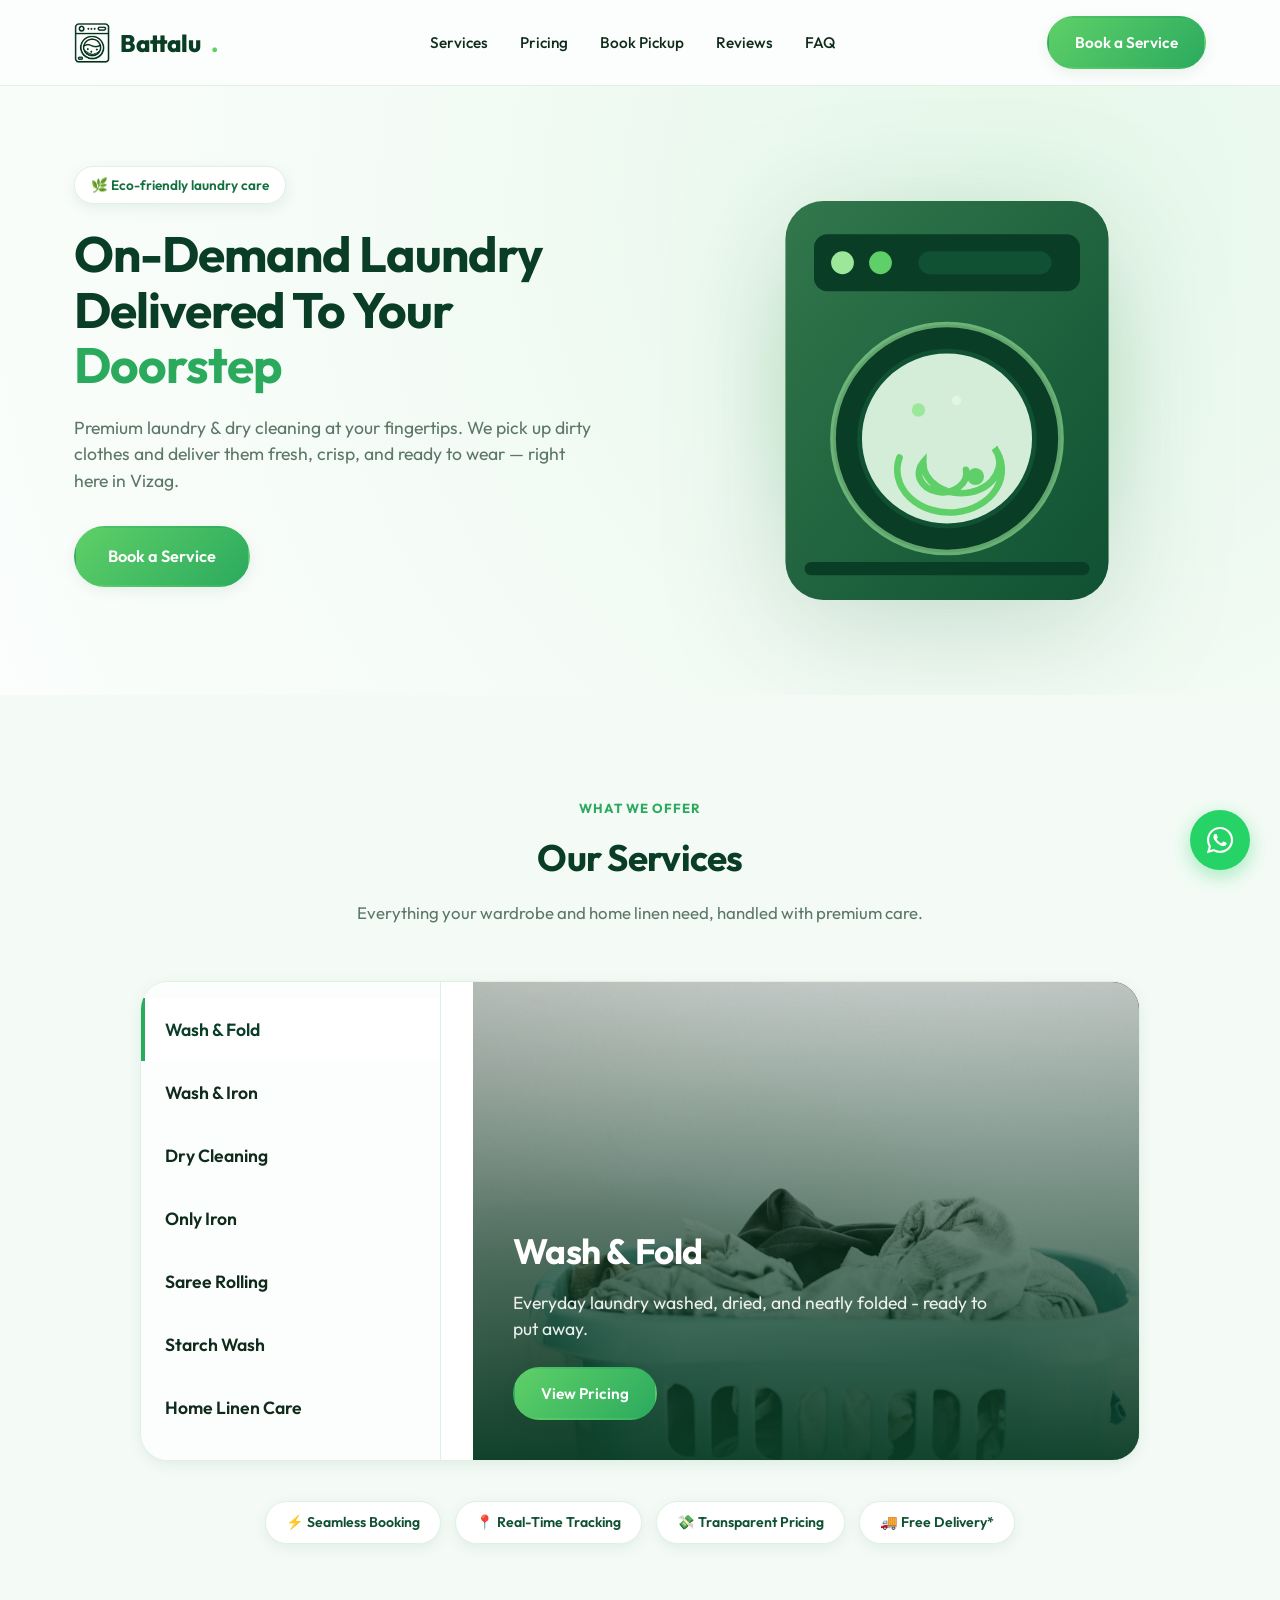
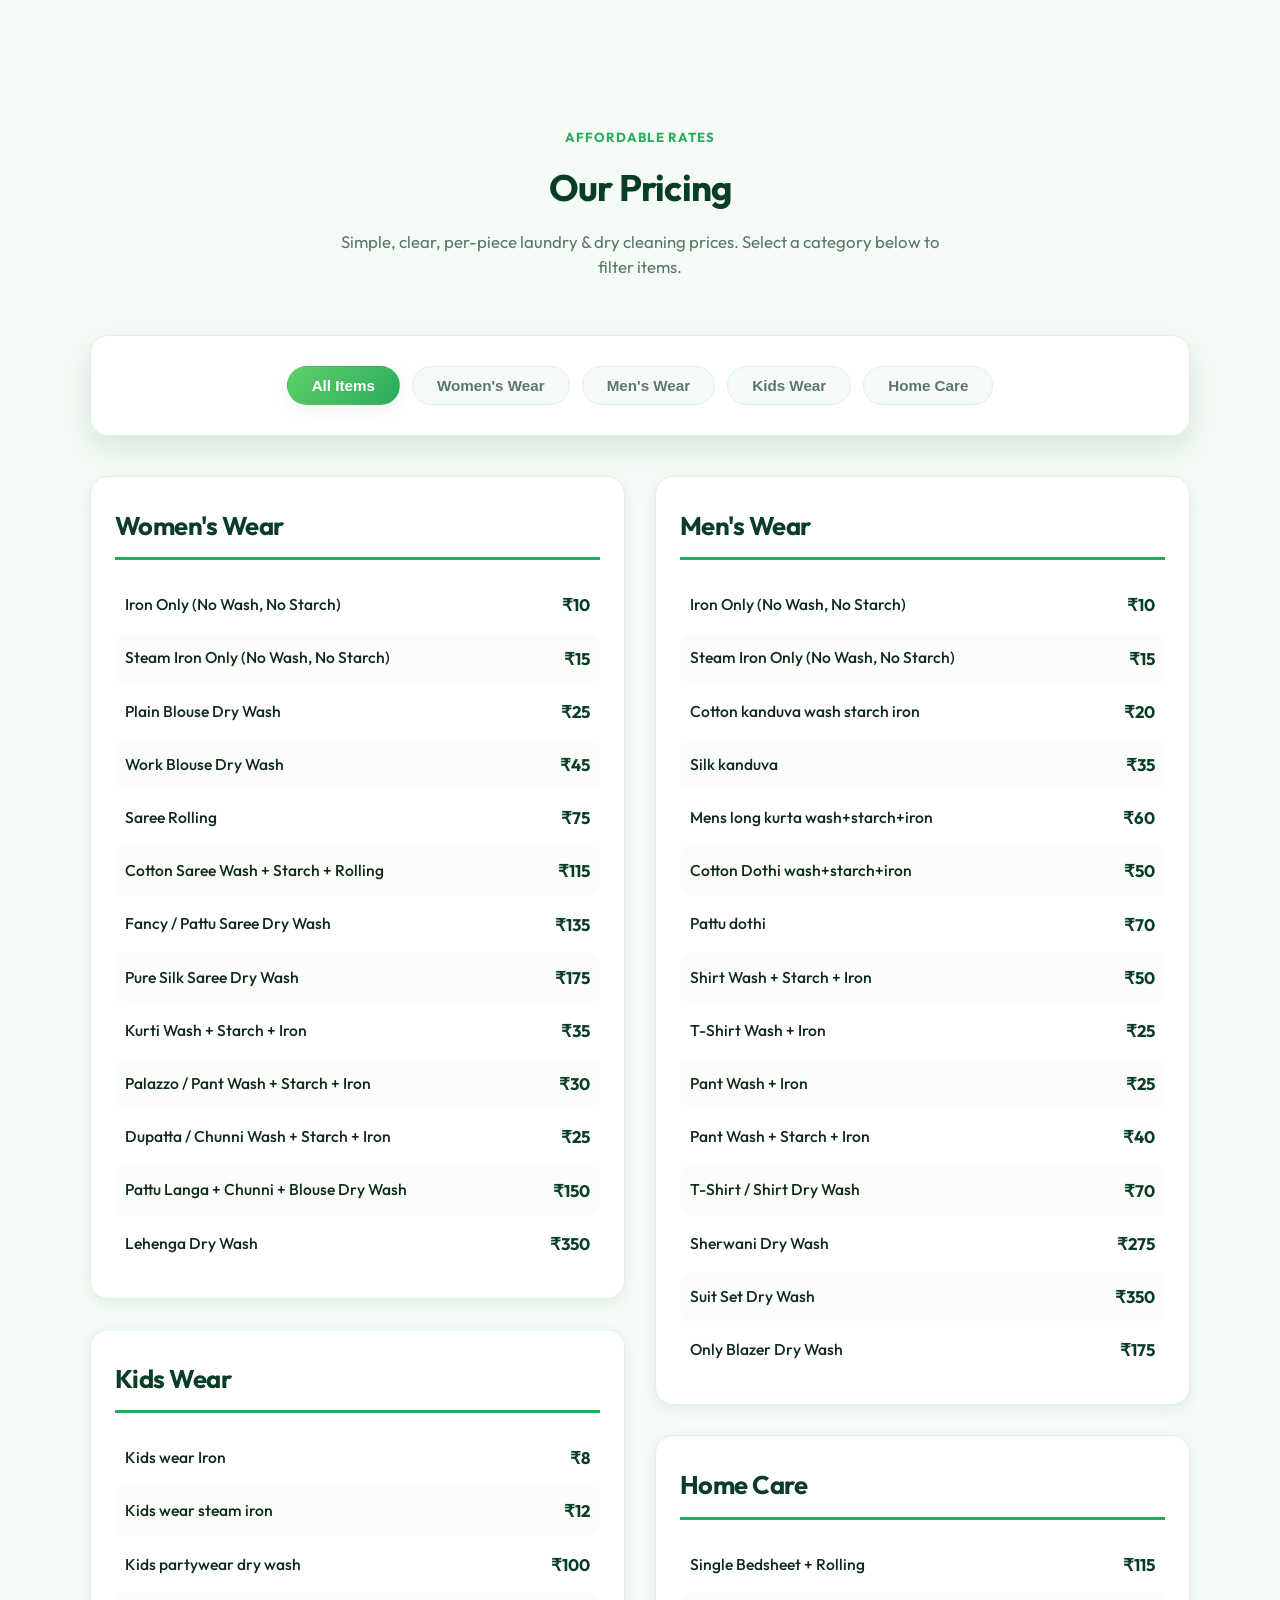
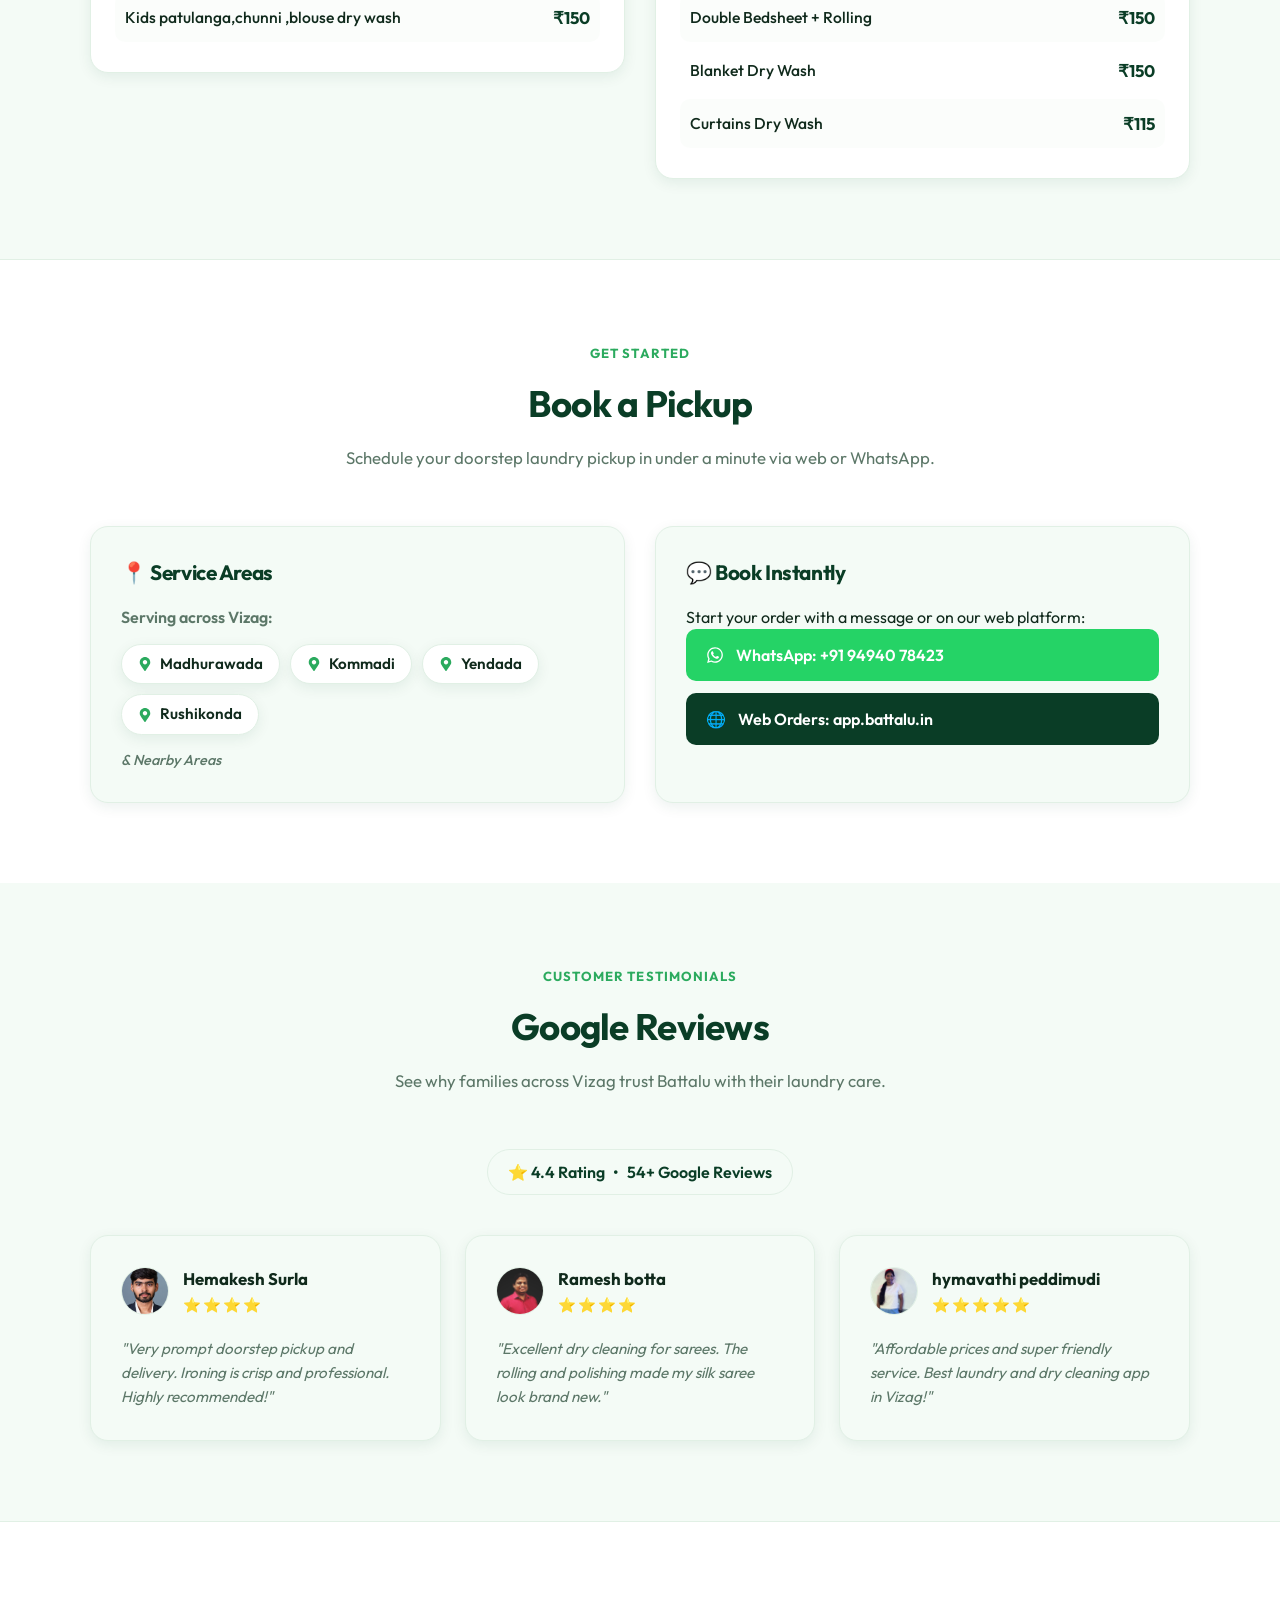
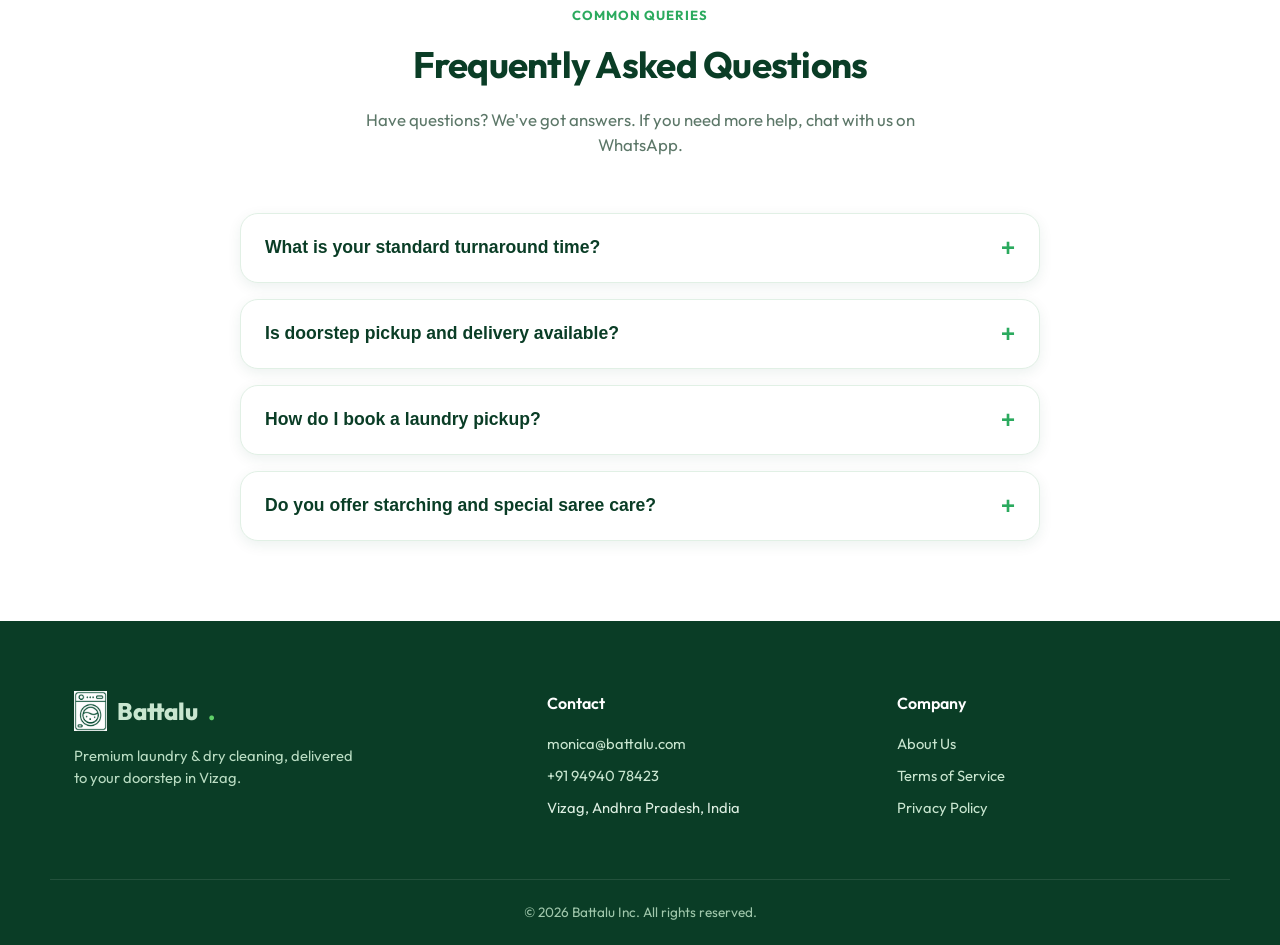
==== index.html @ fcbad914 "google review changes, whatsapp icon" ====
<!DOCTYPE html>
<html lang="en">
<head>
<meta charset="UTF-8">
<meta name="viewport" content="width=device-width, initial-scale=1.0">
<title>Battalu — On-Demand Laundry & Dry Cleaning in Vizag</title>
<meta name="description" content="Premium laundry & dry cleaning at your fingertips. We pick up dirty clothes and deliver them fresh, crisp, and ready to wear. Serving Vizag.">

<!-- Google tag (gtag.js) - Google Analytics -->
<script async src="https://www.googletagmanager.com/gtag/js?id=G-1TDZS9NK8E"></script>
<script>
  window.dataLayer = window.dataLayer || [];
  function gtag(){dataLayer.push(arguments);}
  gtag('js', new Date());

  gtag('config', 'G-1TDZS9NK8E');
</script>

<link rel="preconnect" href="https://fonts.googleapis.com">
<link rel="preconnect" href="https://fonts.gstatic.com" crossorigin>
<link href="https://fonts.googleapis.com/css2?family=Outfit:wght@400;500;600;700;800&display=swap" rel="stylesheet">
<link rel="stylesheet" href="style.css?v=1.0.2">
  <link rel="icon" type="image/png" href="assets/favicon.png">
</head>
<body>

<!-- ===== HEADER ===== -->
<header class="site-header" id="header">
  <div class="container header-inner">
    <a href="#" class="logo" style="display: flex; align-items: center; gap: 10px;">
      <img src="assets/battalu_logo.png" alt="Battalu Logo" style="height: 40px; object-fit: contain;">
      Battalu<span class="dot">.</span>
    </a>

    <nav class="nav-links" id="navLinks">
      <a href="#services">Services</a>
      <a href="#pricing">Pricing</a>
      <a href="#booking">Book Pickup</a>
      <a href="#reviews">Reviews</a>
      <a href="#faq">FAQ</a>
    </nav>

    <div class="header-actions">
      <a href="https://app.battalu.in" class="btn btn-primary">Book a Service</a>
    </div>

    <button class="menu-toggle" id="menuToggle" aria-label="Toggle menu">
      <span></span><span></span><span></span>
    </button>
  </div>
</header>

<!-- ===== HERO ===== -->
<section class="hero">
  <div class="container hero-inner">
    <div class="hero-content">
      <span class="badge">🌿 Eco-friendly laundry care</span>
      <h1>On-Demand Laundry <br> Delivered To Your <span class="text-accent">Doorstep</span></h1>
      <p class="hero-sub">Premium laundry & dry cleaning at your fingertips. We pick up dirty clothes and deliver them fresh, crisp, and ready to wear — right here in Vizag.</p>
      <div class="hero-cta">
        <a href="https://app.battalu.in" class="btn btn-primary btn-lg">Book a Service</a>
      </div>
    </div>

    <div class="hero-visual">
      <div class="blob"></div>
      <div class="machine-illustration" aria-hidden="true">
        <svg viewBox="0 0 400 460" xmlns="http://www.w3.org/2000/svg">
          <rect x="30" y="20" width="340" height="420" rx="40" fill="#0F5132"/>
          <rect x="30" y="20" width="340" height="420" rx="40" fill="url(#grad1)" opacity="0.25"/>
          <rect x="60" y="55" width="280" height="60" rx="14" fill="#0A3D26"/>
          <circle cx="90" cy="85" r="12" fill="#9CE89B"/>
          <circle cx="130" cy="85" r="12" fill="#5FD068"/>
          <rect x="170" y="73" width="140" height="24" rx="12" fill="#0F5132"/>
          <circle cx="200" cy="270" r="120" fill="#0A3D26"/>
          <circle cx="200" cy="270" r="120" fill="none" stroke="#9CE89B" stroke-width="6" opacity="0.6"/>
          <circle cx="200" cy="270" r="92" fill="#dff7e3" opacity="0.95"/>
          <circle cx="200" cy="270" r="92" fill="none" stroke="#0F5132" stroke-width="5"/>
          <path id="bubble-path" d="M150 290 a55 45 0 1 0 100 -10 a40 32 0 1 1 -75 15 a25 20 0 1 0 45 8" fill="none" stroke="#5FD068" stroke-width="7" stroke-linecap="round"/>
          <circle class="bubble" cx="170" cy="240" r="7" fill="#9CE89B"/>
          <circle class="bubble" cx="230" cy="310" r="9" fill="#5FD068"/>
          <circle class="bubble" cx="210" cy="230" r="5" fill="#dff7e3"/>
          <rect x="50" y="400" width="300" height="14" rx="7" fill="#0A3D26"/>
          <defs>
            <linearGradient id="grad1" x1="0" y1="0" x2="1" y2="1">
              <stop offset="0%" stop-color="#9CE89B"/>
              <stop offset="100%" stop-color="#0F5132"/>
            </linearGradient>
          </defs>
        </svg>
      </div>
    </div>
  </div>
</section>



<!-- ===== SERVICES ===== -->
<section class="services" id="services">
  <div class="container">
    <div class="section-head">
      <span class="eyebrow">What We Offer</span>
      <h2>Our Services</h2>
      <p>Everything your wardrobe and home linen need, handled with premium care.</p>
        
      </div>

            <div class="services-tabs-container">
      <div class="services-sidebar">
        <button class="service-tab active" data-target="tab-wash-fold">Wash & Fold</button>
        <button class="service-tab" data-target="tab-wash-iron">Wash & Iron</button>
        <button class="service-tab" data-target="tab-dry-cleaning">Dry Cleaning</button>
        <button class="service-tab" data-target="tab-only-iron">Only Iron</button>
        <button class="service-tab" data-target="tab-saree-rolling">Saree Rolling</button>
        <button class="service-tab" data-target="tab-starch-wash">Starch Wash</button>
        <button class="service-tab" data-target="tab-home-linen">Home Linen Care</button>
      </div>
      
      <div class="services-content-area">
        <div class="service-panel active" id="tab-wash-fold" style="background-image: linear-gradient(to top, rgba(10,61,38,0.95) 0%, rgba(10,61,38,0.1) 100%), url('assets/wash-fold.jpg');">
          <div class="panel-inner">
            <h3>Wash & Fold</h3>
            <p>Everyday laundry washed, dried, and neatly folded - ready to put away.</p>
            <a href="#pricing" class="btn btn-primary">View Pricing</a>
          </div>
        </div>

        <div class="service-panel" id="tab-wash-iron" style="background-image: linear-gradient(to top, rgba(10,61,38,0.95) 0%, rgba(10,61,38,0.1) 100%), url('assets/wash-iron.jpg');">
          <div class="panel-inner">
            <h3>Wash & Iron</h3>
            <p>Clean clothes pressed crisp and sharp, perfect for work or special occasions.</p>
            <a href="#pricing" class="btn btn-primary">View Pricing</a>
          </div>
        </div>

        <div class="service-panel" id="tab-dry-cleaning" style="background-image: linear-gradient(to top, rgba(10,61,38,0.95) 0%, rgba(10,61,38,0.1) 100%), url('assets/dry-cleaning.jpg');">
          <div class="panel-inner">
            <h3>Dry Cleaning</h3>
            <p>Gentle, professional dry cleaning for your delicate and premium fabrics.</p>
            <a href="#pricing" class="btn btn-primary">View Pricing</a>
          </div>
        </div>

        <div class="service-panel" id="tab-only-iron" style="background-image: linear-gradient(to top, rgba(10,61,38,0.95) 0%, rgba(10,61,38,0.1) 100%), url('assets/only-iron.jpg');">
          <div class="panel-inner">
            <h3>Only Iron</h3>
            <p>Perfectly pressed and ironed clothes, removing all wrinkles for a sharp look.</p>
            <a href="#pricing" class="btn btn-primary">View Pricing</a>
          </div>
        </div>

        <div class="service-panel" id="tab-saree-rolling" style="background-image: linear-gradient(to top, rgba(10,61,38,0.95) 0%, rgba(10,61,38,0.1) 100%), url('assets/saree-rolling.jpg');">
          <div class="panel-inner">
            <h3>Saree Rolling</h3>
            <p>Professional rolling and polishing to keep your sarees crisp and elegant.</p>
            <a href="#pricing" class="btn btn-primary">View Pricing</a>
          </div>
        </div>

        <div class="service-panel" id="tab-starch-wash" style="background-image: linear-gradient(to top, rgba(10,61,38,0.95) 0%, rgba(10,61,38,0.1) 100%), url('assets/starch-wash.jpg');">
          <div class="panel-inner">
            <h3>Starch Wash</h3>
            <p>Crisp starching for cottons and linens, giving your clothes that perfect stiffness.</p>
            <a href="#pricing" class="btn btn-primary">View Pricing</a>
          </div>
        </div>

        <div class="service-panel" id="tab-home-linen" style="background-image: linear-gradient(to top, rgba(10,61,38,0.95) 0%, rgba(10,61,38,0.1) 100%), url('assets/home-linen.jpg');">
          <div class="panel-inner">
            <h3>Home Linen Care</h3>
            <p>Bedsheets, curtains, and towels - deep cleaned and delivered fresh.</p>
            <a href="#pricing" class="btn btn-primary">View Pricing</a>
          </div>
        </div>
      </div>
    </div>

    <div class="services-footer">
      <div class="feature-pill">⚡ Seamless Booking</div>
      <div class="feature-pill">📍 Real-Time Tracking</div>
      <div class="feature-pill">💸 Transparent Pricing</div>
      <div class="feature-pill">🚚 Free Delivery*</div>
    </div>
  </div>
</section>

  <!-- ===== PRICES SECTION ===== -->
  <section class="pricing-section" id="pricing">
    <div class="container">
      <div class="section-head animate-reveal">
        <span class="eyebrow">Affordable Rates</span>
        <h2>Our Pricing</h2>
        <p>Simple, clear, per-piece laundry & dry cleaning prices. Select a category below to filter items.</p>
      </div>

      <!-- Filter controls -->
      <div class="pricing-controls">
        <div class="pricing-tabs">
          <button class="pricing-tab-btn active" data-category="all">All Items</button>
          <button class="pricing-tab-btn" data-category="womens">Women's Wear</button>
          <button class="pricing-tab-btn" data-category="mens">Men's Wear</button>
          <button class="pricing-tab-btn" data-category="kids">Kids Wear</button>
          <button class="pricing-tab-btn" data-category="home">Home Care</button>
        </div>
      </div>

      <!-- Pricing Lists Grid -->
      <div class="detailed-pricing-grid" id="pricingGrid">
        <!-- Left Column: Women's Wear & Kids Wear -->
        <div class="pricing-category-column" id="leftPricingCol">
          <!-- Women's Wear Card -->
          <div class="pricing-card-detailed" data-category="womens">
            <div class="category-header">
              <h2>Women's Wear</h2>
            </div>
            <div class="pricing-items-list">
              <div class="pricing-item-row" data-search="iron only no wash no starch">
                <span class="pricing-item-name">Iron Only (No Wash, No Starch)</span>
                <span class="pricing-item-price">₹10</span>
              </div>
              <div class="pricing-item-row" data-search="steam iron only no wash no starch">
                <span class="pricing-item-name">Steam Iron Only (No Wash, No Starch)</span>
                <span class="pricing-item-price">₹15</span>
              </div>
              <div class="pricing-item-row" data-search="plain blouse dry wash">
                <span class="pricing-item-name">Plain Blouse Dry Wash</span>
                <span class="pricing-item-price">₹25</span>
              </div>
              <div class="pricing-item-row" data-search="work blouse dry wash">
                <span class="pricing-item-name">Work Blouse Dry Wash</span>
                <span class="pricing-item-price">₹45</span>
              </div>
              <div class="pricing-item-row" data-search="saree rolling">
                <span class="pricing-item-name">Saree Rolling</span>
                <span class="pricing-item-price">₹75</span>
              </div>
              <div class="pricing-item-row" data-search="cotton saree wash starch rolling">
                <span class="pricing-item-name">Cotton Saree Wash + Starch + Rolling</span>
                <span class="pricing-item-price">₹115</span>
              </div>
              <div class="pricing-item-row" data-search="fancy pattu saree dry wash">
                <span class="pricing-item-name">Fancy / Pattu Saree Dry Wash</span>
                <span class="pricing-item-price">₹135</span>
              </div>
              <div class="pricing-item-row" data-search="pure silk saree dry wash">
                <span class="pricing-item-name">Pure Silk Saree Dry Wash</span>
                <span class="pricing-item-price">₹175</span>
              </div>
              <div class="pricing-item-row" data-search="kurti wash starch iron">
                <span class="pricing-item-name">Kurti Wash + Starch + Iron</span>
                <span class="pricing-item-price">₹35</span>
              </div>
              <div class="pricing-item-row" data-search="palazzo pant wash starch iron">
                <span class="pricing-item-name">Palazzo / Pant Wash + Starch + Iron</span>
                <span class="pricing-item-price">₹30</span>
              </div>
              <div class="pricing-item-row" data-search="dupatta chunni wash starch iron">
                <span class="pricing-item-name">Dupatta / Chunni Wash + Starch + Iron</span>
                <span class="pricing-item-price">₹25</span>
              </div>
              <div class="pricing-item-row" data-search="pattu langa chunni blouse dry wash">
                <span class="pricing-item-name">Pattu Langa + Chunni + Blouse Dry Wash</span>
                <span class="pricing-item-price">₹150</span>
              </div>
              <div class="pricing-item-row" data-search="lehenga dry wash">
                <span class="pricing-item-name">Lehenga Dry Wash</span>
                <span class="pricing-item-price">₹350</span>
              </div>
            </div>
          </div>

          <!-- Kids Wear Card -->
          <div class="pricing-card-detailed" data-category="kids">
            <div class="category-header">
              <h2>Kids Wear</h2>
            </div>
            <div class="pricing-items-list">
              <div class="pricing-item-row" data-search="kids wear iron">
                <span class="pricing-item-name">Kids wear Iron</span>
                <span class="pricing-item-price">₹8</span>
              </div>
              <div class="pricing-item-row" data-search="kids wear steam iron">
                <span class="pricing-item-name">Kids wear steam iron</span>
                <span class="pricing-item-price">₹12</span>
              </div>
              <div class="pricing-item-row" data-search="kids partywear dry wash">
                <span class="pricing-item-name">Kids partywear dry wash</span>
                <span class="pricing-item-price">₹100</span>
              </div>
              <div class="pricing-item-row" data-search="kids patulanga chunni blouse dry wash">
                <span class="pricing-item-name">Kids patulanga,chunni ,blouse dry wash</span>
                <span class="pricing-item-price">₹150</span>
              </div>
            </div>
          </div>
        </div>

        <!-- Right Column: Men's Wear & Home Care -->
        <div class="pricing-category-column" id="rightPricingCol">
          <!-- Men's Wear Card -->
          <div class="pricing-card-detailed" data-category="mens">
            <div class="category-header">
              <h2>Men's Wear</h2>
            </div>
            <div class="pricing-items-list">
              <div class="pricing-item-row" data-search="iron only no wash no starch">
                <span class="pricing-item-name">Iron Only (No Wash, No Starch)</span>
                <span class="pricing-item-price">₹10</span>
              </div>
              <div class="pricing-item-row" data-search="steam iron only no wash no starch">
                <span class="pricing-item-name">Steam Iron Only (No Wash, No Starch)</span>
                <span class="pricing-item-price">₹15</span>
              </div>
              <div class="pricing-item-row" data-search="cotton kanduva wash starch iron">
                <span class="pricing-item-name">Cotton kanduva wash starch iron</span>
                <span class="pricing-item-price">₹20</span>
              </div>
              <div class="pricing-item-row" data-search="silk kanduva">
                <span class="pricing-item-name">Silk kanduva</span>
                <span class="pricing-item-price">₹35</span>
              </div>
              <div class="pricing-item-row" data-search="mens long kurta wash starch iron">
                <span class="pricing-item-name">Mens long kurta wash+starch+iron</span>
                <span class="pricing-item-price">₹60</span>
              </div>
              <div class="pricing-item-row" data-search="cotton dothi wash starch iron">
                <span class="pricing-item-name">Cotton Dothi wash+starch+iron</span>
                <span class="pricing-item-price">₹50</span>
              </div>
              <div class="pricing-item-row" data-search="pattu dothi">
                <span class="pricing-item-name">Pattu dothi</span>
                <span class="pricing-item-price">₹70</span>
              </div>
              <div class="pricing-item-row" data-search="shirt wash starch iron">
                <span class="pricing-item-name">Shirt Wash + Starch + Iron</span>
                <span class="pricing-item-price">₹50</span>
              </div>
              <div class="pricing-item-row" data-search="tshirt wash iron">
                <span class="pricing-item-name">T-Shirt Wash + Iron</span>
                <span class="pricing-item-price">₹25</span>
              </div>
              <div class="pricing-item-row" data-search="pant wash iron">
                <span class="pricing-item-name">Pant Wash + Iron</span>
                <span class="pricing-item-price">₹25</span>
              </div>
              <div class="pricing-item-row" data-search="pant wash starch iron">
                <span class="pricing-item-name">Pant Wash + Starch + Iron</span>
                <span class="pricing-item-price">₹40</span>
              </div>
              <div class="pricing-item-row" data-search="tshirt shirt dry wash">
                <span class="pricing-item-name">T-Shirt / Shirt Dry Wash</span>
                <span class="pricing-item-price">₹70</span>
              </div>
              <div class="pricing-item-row" data-search="sherwani dry wash">
                <span class="pricing-item-name">Sherwani Dry Wash</span>
                <span class="pricing-item-price">₹275</span>
              </div>
              <div class="pricing-item-row" data-search="suit set dry wash">
                <span class="pricing-item-name">Suit Set Dry Wash</span>
                <span class="pricing-item-price">₹350</span>
              </div>
              <div class="pricing-item-row" data-search="only blazer dry wash">
                <span class="pricing-item-name">Only Blazer Dry Wash</span>
                <span class="pricing-item-price">₹175</span>
              </div>
            </div>
          </div>

          <!-- Home Care Card -->
          <div class="pricing-card-detailed" data-category="home">
            <div class="category-header">
              <h2>Home Care</h2>
            </div>
            <div class="pricing-items-list">
              <div class="pricing-item-row" data-search="single bedsheet rolling">
                <span class="pricing-item-name">Single Bedsheet + Rolling</span>
                <span class="pricing-item-price">₹115</span>
              </div>
              <div class="pricing-item-row" data-search="double bedsheet rolling">
                <span class="pricing-item-name">Double Bedsheet + Rolling</span>
                <span class="pricing-item-price">₹150</span>
              </div>
              <div class="pricing-item-row" data-search="blanket dry wash">
                <span class="pricing-item-name">Blanket Dry Wash</span>
                <span class="pricing-item-price">₹150</span>
              </div>
              <div class="pricing-item-row" data-search="curtains dry wash">
                <span class="pricing-item-name">Curtains Dry Wash</span>
                <span class="pricing-item-price">₹115</span>
              </div>
            </div>
          </div>
        </div>
      </div>
    </div>
  </section>

  <!-- ===== BOOKING SECTION ===== -->
  <section class="booking-section" id="booking">
    <div class="container">
      <div class="section-head animate-reveal">
        <span class="eyebrow">Get Started</span>
        <h2>Book a Pickup</h2>
        <p>Schedule your doorstep laundry pickup in under a minute via web or WhatsApp.</p>
      </div>

      <div class="booking-grid">
        <!-- Left Column: Service Areas -->
        <div class="info-card service-areas-card">
          <h3>📍 Service Areas</h3>
          <p class="service-subtitle">Serving across Vizag:</p>
          <div class="area-chips">
            <div class="area-chip">
              <svg class="loc-pin" xmlns="http://www.w3.org/2000/svg" viewBox="0 0 384 512" width="14" height="14" fill="var(--green-500)">
                <path d="M172.268 501.67C26.97 291.031 0 269.413 0 192 0 85.961 85.961 0 192 0s192 85.961 192 192c0 77.413-26.97 99.031-172.268 309.67-9.535 13.774-29.93 13.773-39.464 0zM192 272c44.183 0 80-35.817 80-80s-35.817-80-80-80-80 35.817-80 80 35.817 80 80 80z"/>
              </svg>
              Madhurawada
            </div>
            <div class="area-chip">
              <svg class="loc-pin" xmlns="http://www.w3.org/2000/svg" viewBox="0 0 384 512" width="14" height="14" fill="var(--green-500)">
                <path d="M172.268 501.67C26.97 291.031 0 269.413 0 192 0 85.961 85.961 0 192 0s192 85.961 192 192c0 77.413-26.97 99.031-172.268 309.67-9.535 13.774-29.93 13.773-39.464 0zM192 272c44.183 0 80-35.817 80-80s-35.817-80-80-80-80 35.817-80 80 35.817 80 80 80z"/>
              </svg>
              Kommadi
            </div>
            <div class="area-chip">
              <svg class="loc-pin" xmlns="http://www.w3.org/2000/svg" viewBox="0 0 384 512" width="14" height="14" fill="var(--green-500)">
                <path d="M172.268 501.67C26.97 291.031 0 269.413 0 192 0 85.961 85.961 0 192 0s192 85.961 192 192c0 77.413-26.97 99.031-172.268 309.67-9.535 13.774-29.93 13.773-39.464 0zM192 272c44.183 0 80-35.817 80-80s-35.817-80-80-80-80 35.817-80 80 35.817 80 80 80z"/>
              </svg>
              Yendada
            </div>
            <div class="area-chip">
              <svg class="loc-pin" xmlns="http://www.w3.org/2000/svg" viewBox="0 0 384 512" width="14" height="14" fill="var(--green-500)">
                <path d="M172.268 501.67C26.97 291.031 0 269.413 0 192 0 85.961 85.961 0 192 0s192 85.961 192 192c0 77.413-26.97 99.031-172.268 309.67-9.535 13.774-29.93 13.773-39.464 0zM192 272c44.183 0 80-35.817 80-80s-35.817-80-80-80-80 35.817-80 80 35.817 80 80 80z"/>
              </svg>
              Rushikonda
            </div>
          </div>
          <span class="nearby-text">& Nearby Areas</span>
        </div>
        
        <!-- Right Column: Book Instantly -->
        <div class="info-card contact-card">
          <h3>💬 Book Instantly</h3>
          <p>Start your order with a message or on our web platform:</p>
          <div class="contact-links">
            <a href="https://wa.me/919494078423" class="contact-btn whatsapp" target="_blank" rel="noopener">
              <svg xmlns="http://www.w3.org/2000/svg" viewBox="0 0 448 512" width="18" height="18" fill="currentColor" style="flex-shrink: 0;">
                <path d="M380.9 97.1C339 55.1 283.2 32 223.9 32c-122.4 0-222 99.6-222 222 0 39.1 10.2 77.3 29.6 111L0 480l117.7-30.9c32.4 17.7 68.9 27 106.1 27h.1c122.3 0 224.1-99.6 224.1-222 0-59.3-25.2-115-67.1-157zm-157 341.6c-33.2 0-65.7-8.9-94-25.7l-6.7-4-69.8 18.3L72 359.2l-4.4-7c-18.5-29.4-28.2-63.3-28.2-98.2 0-101.7 82.8-184.5 184.6-184.5 49.3 0 95.6 19.2 130.4 54.1 34.8 34.9 56.2 81.2 56.1 130.5 0 101.8-84.9 184.6-186.6 184.6zm101.2-138.2c-5.5-2.8-32.8-16.2-37.9-18-5.1-1.9-8.8-2.8-12.5 2.8-3.7 5.6-14.3 18-17.6 21.8-3.2 3.7-6.5 4.2-12 1.4-32.6-16.3-54-29.1-75.5-66-5.7-9.8 5.7-9.1 16.3-30.3 1.8-3.7 .9-6.9-.5-9.7-1.4-2.8-12.5-30.1-17.1-41.2-4.5-10.8-9.1-9.3-12.5-9.5-3.2-.2-6.9-.2-10.6-.2-3.7 0-9.7 1.4-14.8 6.9-5.1 5.6-19.4 19-19.4 46.3 0 27.3 19.9 53.7 22.6 57.4 2.8 3.7 39.1 59.7 94.8 83.8 35.2 15.2 49 16.5 66.6 13.9 10.7-1.6 32.8-13.4 37.4-26.4 4.6-13 4.6-24.1 3.2-26.4-1.3-2.5-5-3.9-10.5-6.6z"/>
              </svg>
              WhatsApp: +91 94940 78423
            </a>
            <a href="https://app.battalu.in" class="contact-btn web-app" target="_blank" rel="noopener">
              <span class="btn-icon">🌐</span> Web Orders: app.battalu.in
            </a>
          </div>
        </div>
      </div>
    </div>
  </section>

  <!-- ===== GOOGLE REVIEWS SECTION ===== -->
  <section class="reviews-section" id="reviews">
    <div class="container">
      <div class="section-head animate-reveal">
        <span class="eyebrow">Customer Testimonials</span>
        <h2>Google Reviews</h2>
        <p>See why families across Vizag trust Battalu with their laundry care.</p>
      </div>

      <div class="reviews-badge-container">
        <div class="reviews-badge">
          <span>⭐ 4.4 Rating</span>
          <span>•</span>
          <span>54+ Google Reviews</span>
        </div>
      </div>

      <div class="reviews-grid">
        <div class="review-card">
          <div class="review-header">
            <div class="reviewer-info">
              <div class="reviewer-avatar-container">
                <img src="assets/Hemakesh.jpg" alt="Hemakesh Surla avatar" class="reviewer-avatar" draggable="false" oncontextmenu="return false;">
                <div class="avatar-overlay"></div>
              </div>
              <div class="reviewer-meta">
                <span class="reviewer-name">Hemakesh Surla</span>
                <span class="review-stars">⭐⭐⭐⭐</span>
              </div>
            </div>
          </div>
          <p class="review-text">"Very prompt doorstep pickup and delivery. Ironing is crisp and professional. Highly recommended!"</p>
        </div>
        <div class="review-card">
          <div class="review-header">
            <div class="reviewer-info">
              <div class="reviewer-avatar-container">
                <img src="assets/Ramesh.jpg" alt="Ramesh botta avatar" class="reviewer-avatar" draggable="false" oncontextmenu="return false;">
                <div class="avatar-overlay"></div>
              </div>
              <div class="reviewer-meta">
                <span class="reviewer-name">Ramesh botta</span>
                <span class="review-stars">⭐⭐⭐⭐</span>
              </div>
            </div>
          </div>
          <p class="review-text">"Excellent dry cleaning for sarees. The rolling and polishing made my silk saree look brand new."</p>
        </div>
        <div class="review-card">
          <div class="review-header">
            <div class="reviewer-info">
              <div class="reviewer-avatar-container">
                <img src="assets/Hyma.jpg" alt="hymavathi peddimudi avatar" class="reviewer-avatar" draggable="false" oncontextmenu="return false;">
                <div class="avatar-overlay"></div>
              </div>
              <div class="reviewer-meta">
                <span class="reviewer-name">hymavathi peddimudi</span>
                <span class="review-stars">⭐⭐⭐⭐⭐</span>
              </div>
            </div>
          </div>
          <p class="review-text">"Affordable prices and super friendly service. Best laundry and dry cleaning app in Vizag!"</p>
        </div>
      </div>
    </div>
  </section>

  <!-- ===== FAQ SECTION ===== -->
  <section class="faq-section" id="faq">
    <div class="container">
      <div class="section-head animate-reveal">
        <span class="eyebrow">Common Queries</span>
        <h2>Frequently Asked Questions</h2>
        <p>Have questions? We've got answers. If you need more help, chat with us on WhatsApp.</p>
      </div>

      <div class="faq-container">
        <div class="faq-item">
          <button class="faq-question">What is your standard turnaround time?</button>
          <div class="faq-answer">
            <p>Our standard turnaround time is 24 to 48 hours to ensure your clothes receive the highest quality wash, iron, and care.</p>
          </div>
        </div>
        <div class="faq-item">
          <button class="faq-question">Is doorstep pickup and delivery available?</button>
          <div class="faq-answer">
            <p>Yes, doorstep pickup and delivery is available across all our service areas (Madhurawada, Kommadi, Yendada, Rushikonda, and nearby areas).</p>
          </div>
        </div>
        <div class="faq-item">
          <button class="faq-question">How do I book a laundry pickup?</button>
          <div class="faq-answer">
            <p>You can book in under a minute directly via our web platform (battalu.in) by clicking the 'Book a Service' button, or simply chat with us directly via WhatsApp!</p>
          </div>
        </div>
        <div class="faq-item">
          <button class="faq-question">Do you offer starching and special saree care?</button>
          <div class="faq-answer">
            <p>Yes! We specialize in cotton care and saree care, including Saree Rolling and Cotton Saree Wash + Starch + Rolling, as well as premium dry washing and steam ironing.</p>
          </div>
        </div>
      </div>
    </div>
  </section>

  <!-- ===== FLOATING WHATSAPP BUTTON ===== -->
  <a href="https://wa.me/919494078423" class="whatsapp-float" target="_blank" rel="noopener" aria-label="Order on WhatsApp">
    <svg xmlns="http://www.w3.org/2000/svg" viewBox="0 0 448 512" width="30" height="30" fill="currentColor">
      <path d="M380.9 97.1C339 55.1 283.2 32 223.9 32c-122.4 0-222 99.6-222 222 0 39.1 10.2 77.3 29.6 111L0 480l117.7-30.9c32.4 17.7 68.9 27 106.1 27h.1c122.3 0 224.1-99.6 224.1-222 0-59.3-25.2-115-67.1-157zm-157 341.6c-33.2 0-65.7-8.9-94-25.7l-6.7-4-69.8 18.3L72 359.2l-4.4-7c-18.5-29.4-28.2-63.3-28.2-98.2 0-101.7 82.8-184.5 184.6-184.5 49.3 0 95.6 19.2 130.4 54.1 34.8 34.9 56.2 81.2 56.1 130.5 0 101.8-84.9 184.6-186.6 184.6zm101.2-138.2c-5.5-2.8-32.8-16.2-37.9-18-5.1-1.9-8.8-2.8-12.5 2.8-3.7 5.6-14.3 18-17.6 21.8-3.2 3.7-6.5 4.2-12 1.4-32.6-16.3-54-29.1-75.5-66-5.7-9.8 5.7-9.1 16.3-30.3 1.8-3.7 .9-6.9-.5-9.7-1.4-2.8-12.5-30.1-17.1-41.2-4.5-10.8-9.1-9.3-12.5-9.5-3.2-.2-6.9-.2-10.6-.2-3.7 0-9.7 1.4-14.8 6.9-5.1 5.6-19.4 19-19.4 46.3 0 27.3 19.9 53.7 22.6 57.4 2.8 3.7 39.1 59.7 94.8 83.8 35.2 15.2 49 16.5 66.6 13.9 10.7-1.6 32.8-13.4 37.4-26.4 4.6-13 4.6-24.1 3.2-26.4-1.3-2.5-5-3.9-10.5-6.6z"/>
    </svg>
  </a>
</main>

<!-- ===== FOOTER ===== -->
<footer class="site-footer" id="footer">
  <div class="container footer-inner">
    <div class="footer-col footer-brand">
      <a href="#" class="logo logo-light" style="display: flex; align-items: center; gap: 10px;"> <img src="assets/logo_bg.png" alt="Battalu Logo" style="height: 40px; object-fit: contain;">
        Battalu<span class="dot">.</span>
      </a>
      <p>Premium laundry & dry cleaning, delivered to your doorstep in Vizag.</p>
    </div>

    <div class="footer-col">
      <h4>Contact</h4>
      <p><a href="mailto:monica@battalu.com">monica@battalu.com</a></p>
      <p><a href="https://wa.me/919494078423" target="_blank" rel="noopener">+91 94940 78423</a></p>
      <p>Vizag, Andhra Pradesh, India</p>
    </div>

    <div class="footer-col">
      <h4>Company</h4>
      <p><a href="about.html">About Us</a></p>
      <p><a href="terms.html">Terms of Service</a></p>
      <p><a href="privacy-policy.html">Privacy Policy</a></p>
    </div>
  </div>

  <div class="footer-bottom">
    <div class="container">
      <p>&copy; 2026 Battalu Inc. All rights reserved.</p>
    </div>
  </div>
</footer>

<script src="script.js"></script>
<script>
  document.addEventListener('DOMContentLoaded', () => {
    // Pricing Tabs Category Toggling
    const tabs = document.querySelectorAll('.pricing-tab-btn');
    const categories = document.querySelectorAll('.pricing-card-detailed');

    function filterItems(currentCategory) {
      categories.forEach(cat => {
        const catName = cat.getAttribute('data-category');
        if (currentCategory === 'all' || currentCategory === catName) {
          cat.style.display = 'block';
        } else {
          cat.style.display = 'none';
        }
      });
    }

    tabs.forEach(tab => {
      tab.addEventListener('click', () => {
        tabs.forEach(t => t.classList.remove('active'));
        tab.classList.add('active');
        const currentCategory = tab.getAttribute('data-category');
        filterItems(currentCategory);
      });
    });

    // FAQ Accordion Toggling
    const faqQuestions = document.querySelectorAll('.faq-question');
    faqQuestions.forEach(q => {
      q.addEventListener('click', () => {
        const faqItem = q.parentElement;
        faqItem.classList.toggle('active');
      });
    });
  });
</script>
</body>
</html>
---- style.css ----
/* ============================
   BATTALU — Style Sheet
============================ */

:root {
  --green-900: #0A3D26;
  --green-800: #0F5132;
  --green-700: #15703F;
  --green-500: #2BAA5E;
  --mint: #5FD068;
  --lime: #9CE89B;
  --bg-soft: #F4FBF6;`n  --green-100: #E6F4EA;
  --bg-card: #FFFFFF;
  --off-white: #FBFEFC;
  --text-dark: #102A1C;
  --text-muted: #5C7768;
  --border-soft: #E1F0E5;

  --radius-sm: 10px;
  --radius-md: 18px;
  --radius-lg: 28px;

  --shadow-sm: 0 4px 14px rgba(15, 81, 50, 0.08);
  --shadow-md: 0 12px 30px rgba(15, 81, 50, 0.12);
  --shadow-lg: 0 24px 60px rgba(15, 81, 50, 0.18);

  --container-w: 1180px;
}

* { margin: 0; padding: 0; box-sizing: border-box; }

html { scroll-behavior: smooth; }

body {
  font-family: 'Outfit', 'Inter', sans-serif;
  color: var(--text-dark);
  background: var(--off-white);
  line-height: 1.5;
  -webkit-font-smoothing: antialiased;
  display: flex;
  flex-direction: column;
  min-height: 100vh;
}

img, svg { display: block; max-width: 100%; }

a { text-decoration: none; color: inherit; }

ul { list-style: none; }

.container {
  width: 100%;
  max-width: var(--container-w);
  margin: 0 auto;
  padding: 0 24px;
}

h1, h2, h3 {
  font-weight: 700;
  letter-spacing: -0.02em;
  color: var(--green-900);
}

.text-accent { color: var(--green-500); }

/* ============== BUTTONS ============== */
.btn {
  display: inline-flex;
  align-items: center;
  justify-content: center;
  padding: 13px 26px;
  border-radius: 999px;
  font-weight: 600;
  font-size: 0.96rem;
  cursor: pointer;
  border: 2px solid transparent;
  transition: transform 0.2s ease, box-shadow 0.2s ease, background 0.2s ease;
  white-space: nowrap;
}

.btn-primary {
  background: linear-gradient(135deg, var(--mint), var(--green-500));
  color: #fff;
  box-shadow: var(--shadow-sm);
}

.btn-primary:hover {
  transform: translateY(-2px);
  box-shadow: var(--shadow-md);
}

.btn-outline {
  background: transparent;
  border-color: var(--green-800);
  color: var(--green-800);
}

.btn-outline:hover {
  background: var(--green-800);
  color: #fff;
  transform: translateY(-2px);
}

.btn-lg {
  padding: 16px 32px;
  font-size: 1.02rem;
}

/* ============== HEADER ============== */
.site-header {
  position: sticky;
  top: 0;
  z-index: 100;
  background: rgba(251, 254, 252, 0.85);
  backdrop-filter: blur(14px);
  -webkit-backdrop-filter: blur(14px);
  border-bottom: 1px solid var(--border-soft);
}

.header-inner {
  display: flex;
  align-items: center;
  justify-content: space-between;
  padding-top: 16px;
  padding-bottom: 16px;
}

.logo {
  font-size: 1.5rem;
  font-weight: 800;
  color: var(--green-900);
}

.logo .dot { color: var(--mint); }

.logo-light { color: #fff; }
.logo-light .dot { color: var(--mint); }

.nav-links {
  display: flex;
  gap: 32px;
}

.nav-links a {
  font-weight: 500;
  color: var(--text-dark);
  font-size: 0.96rem;
  position: relative;
  transition: color 0.2s;
}

.nav-links a:hover { color: var(--green-700); }

.header-actions {
  display: flex;
  align-items: center;
  gap: 12px;
}

.menu-toggle {
  display: none;
  flex-direction: column;
  gap: 5px;
  background: none;
  border: none;
  cursor: pointer;
  padding: 4px;
}

.menu-toggle span {
  width: 24px;
  height: 2.5px;
  background: var(--green-900);
  border-radius: 2px;
  transition: all 0.25s ease;
}

/* ============== HERO ============== */
.hero {
  background: radial-gradient(circle at 80% 20%, #E5F8E9 0%, var(--bg-soft) 55%, var(--off-white) 100%);
  padding: 80px 0 60px;
  overflow: hidden;
}

.hero-inner {
  display: grid;
  grid-template-columns: 1.05fr 0.95fr;
  align-items: center;
  gap: 40px;
}

.badge {
  display: inline-block;
  background: #fff;
  border: 1px solid var(--border-soft);
  padding: 8px 16px;
  border-radius: 999px;
  font-size: 0.85rem;
  font-weight: 600;
  color: var(--green-700);
  box-shadow: var(--shadow-sm);
  margin-bottom: 22px;
}

.hero-content h1 {
  font-size: 3.1rem;
  line-height: 1.12;
  margin-bottom: 22px;
}

.hero-sub {
  font-size: 1.1rem;
  color: var(--text-muted);
  max-width: 520px;
  margin-bottom: 32px;
}

.hero-cta {
  display: flex;
  gap: 16px;
  flex-wrap: wrap;
  margin-bottom: 48px;
}

.hero-stats {
  display: flex;
  gap: 40px;
}

.stat { display: flex; flex-direction: column; }

.stat strong {
  font-size: 1.6rem;
  color: var(--green-900);
  font-weight: 800;
}

.stat span {
  font-size: 0.88rem;
  color: var(--text-muted);
}

.hero-visual {
  position: relative;
  display: flex;
  align-items: center;
  justify-content: center;
}

.blob {
  position: absolute;
  width: 440px;
  height: 440px;
  background: radial-gradient(circle, var(--lime) 0%, transparent 70%);
  opacity: 0.5;
  filter: blur(10px);
  border-radius: 50%;
  z-index: 0;
}

.machine-illustration {
  position: relative;
  z-index: 1;
  width: 100%;
  max-width: 380px;
  filter: drop-shadow(var(--shadow-lg));
  animation: float 5s ease-in-out infinite;
}

@keyframes float {
  0%, 100% { transform: translateY(0); }
  50% { transform: translateY(-14px); }
}

.bubble {
  animation: bubble-float 3s ease-in-out infinite;
  transform-origin: center;
}

.bubble:nth-child(odd) { animation-delay: 0.6s; }

@keyframes bubble-float {
  0%, 100% { transform: translateY(0) scale(1); opacity: 0.9; }
  50% { transform: translateY(-8px) scale(1.15); opacity: 1; }
}

/* ============== SECTION HEAD ============== */
.section-head {
  text-align: center;
  max-width: 600px;
  margin: 0 auto 56px;
}

.eyebrow {
  display: inline-block;
  font-size: 0.82rem;
  font-weight: 700;
  letter-spacing: 0.08em;
  text-transform: uppercase;
  color: var(--green-500);
  margin-bottom: 12px;
}

.eyebrow-light { color: var(--lime); }

.section-head h2 {
  font-size: 2.3rem;
  margin-bottom: 14px;
}

.section-head p {
  color: var(--text-muted);
  font-size: 1.05rem;
}

/* ============== HOW IT WORKS ============== */
.how-it-works {
  padding: 100px 0;
  background: var(--off-white);
}

.steps-grid {
  display: grid;
  grid-template-columns: repeat(4, 1fr);
  gap: 24px;
}

.step-card {
  background: var(--bg-card);
  border: 1px solid var(--border-soft);
  border-radius: var(--radius-md);
  padding: 32px 24px;
  position: relative;
  transition: transform 0.25s ease, box-shadow 0.25s ease;
}

.step-card:hover {
  transform: translateY(-6px);
  box-shadow: var(--shadow-md);
  border-color: transparent;
}

.step-num {
  font-size: 0.85rem;
  font-weight: 800;
  color: var(--lime);
  -webkit-text-stroke: 1px var(--green-500);
  margin-bottom: 18px;
}

.step-icon {
  font-size: 2.1rem;
  margin-bottom: 16px;
}

.step-card h3 {
  font-size: 1.12rem;
  margin-bottom: 8px;
}

.step-card p {
  font-size: 0.92rem;
  color: var(--text-muted);
}

/* ============== SERVICES ============== */
.services {
  padding: 100px 0;
  background: var(--bg-soft);
}

.services-grid {
  display: grid;
  grid-template-columns: repeat(4, 1fr);
  gap: 24px;
  margin-bottom: 56px;
}

.service-card {
  border-radius: 24px;
  padding: 40px 32px;
  text-align: left;
  border: 1px solid var(--border-soft);
  box-shadow: 0 8px 24px rgba(0, 0, 0, 0.08);
  transition: all 0.3s cubic-bezier(0.25, 0.8, 0.25, 1);
  display: flex;
  flex-direction: column;
  justify-content: flex-end;
  position: relative;
  overflow: hidden;
  min-height: 380px;
  background-size: cover;
  background-position: center;
  background-repeat: no-repeat;
}

.service-card::after {
  content: '';
  position: absolute;
  top: 0; left: 0; right: 0; bottom: 0;
  background: inherit;
  filter: brightness(0.8) contrast(1.1);
  z-index: -1;
  transition: transform 0.5s ease;
}

.service-card:hover {
  transform: translateY(-8px);
  box-shadow: 0 24px 48px rgba(10, 61, 38, 0.25);
  border-color: rgba(43, 170, 94, 0.5);
}

.service-card:hover::after {
  transform: scale(1.05);
}

.service-card h3 {
  font-size: 1.4rem;
  margin-bottom: 12px;
  font-weight: 800;
  color: #ffffff;
  position: relative;
  z-index: 2;
}

.service-card p {
  font-size: 0.95rem;
  color: rgba(255, 255, 255, 0.85);
  line-height: 1.6;
  margin-bottom: 24px;
  position: relative;
  z-index: 2;
}

.card-link {
  font-size: 0.95rem;
  font-weight: 700;
  color: var(--lime);
  display: inline-flex;
  align-items: center;
  gap: 6px;
  transition: gap 0.2s, color 0.2s;
  margin-top: auto;
  position: relative;
  z-index: 2;
}

.service-card:hover .card-link {
  gap: 12px;
  color: #ffffff;
}.services-footer {
  display: flex;
  flex-wrap: wrap;
  justify-content: center;
  gap: 14px;
}

.feature-pill {
  background: #fff;
  border: 1px solid var(--border-soft);
  padding: 10px 20px;
  border-radius: 999px;
  font-size: 0.88rem;
  font-weight: 600;
  color: var(--green-800);
  box-shadow: var(--shadow-sm);
}

/* ============== SERVICE AREA ============== */
.service-area {
  padding: 100px 0;
  background: linear-gradient(135deg, var(--green-900), var(--green-800) 60%, var(--green-700));
  color: #fff;
  position: relative;
  overflow: hidden;
}

.service-area::before {
  content: "";
  position: absolute;
  width: 500px;
  height: 500px;
  background: radial-gradient(circle, var(--mint) 0%, transparent 70%);
  opacity: 0.18;
  top: -150px;
  right: -100px;
  border-radius: 50%;
}

.area-inner { position: relative; z-index: 1; }

.area-content {
  max-width: 600px;
  margin: 0 auto;
  text-align: center;
}

.service-area h2 {
  color: #fff;
  font-size: 2.1rem;
  margin: 10px 0 16px;
}

.service-area p {
  color: #D7EFDD;
  margin-bottom: 36px;
  font-size: 1.02rem;
}

.pincode-form {
  display: flex;
  gap: 12px;
  background: rgba(255,255,255,0.08);
  border: 1px solid rgba(255,255,255,0.18);
  padding: 8px;
  border-radius: 999px;
  backdrop-filter: blur(8px);
}

.pincode-form input {
  flex: 1;
  border: none;
  background: transparent;
  padding: 12px 18px;
  font-family: inherit;
  font-size: 1rem;
  color: #fff;
  outline: none;
}

.pincode-form input::placeholder { color: #B9DCC2; }

.pincode-form .btn { flex-shrink: 0; }

.pincode-result {
  margin-top: 20px;
  font-weight: 600;
  font-size: 0.96rem;
  min-height: 24px;
}

.pincode-result.success { color: var(--lime); }
.pincode-result.fail { color: #FFD2A8; }

/* ============== DOWNLOAD CTA ============== */
.download-cta {
  padding: 90px 0;
  background: var(--off-white);
  text-align: center;
}

.download-inner h2 {
  font-size: 2.1rem;
  margin-bottom: 14px;
}

.download-inner p {
  color: var(--text-muted);
  margin-bottom: 34px;
  font-size: 1.05rem;
}

.store-buttons {
  display: flex;
  justify-content: center;
  gap: 16px;
  flex-wrap: wrap;
}

.store-btn {
  background: var(--green-900);
  color: #fff;
  padding: 14px 28px;
  border-radius: var(--radius-sm);
  font-weight: 600;
  box-shadow: var(--shadow-sm);
  transition: transform 0.2s ease, background 0.2s ease;
}

.store-btn:hover {
  background: var(--green-700);
  transform: translateY(-3px);
}

/* ============== FOOTER ============== */
.site-footer {
  background: var(--green-900);
  color: #DCEEE1;
  padding-top: 70px;
  margin-top: auto;
}

.footer-inner {
  display: grid;
  grid-template-columns: 1.4fr 1fr 1fr;
  gap: 40px;
  padding-bottom: 50px;
  border-bottom: 1px solid rgba(255,255,255,0.1);
}

.footer-brand p {
  margin-top: 14px;
  font-size: 0.92rem;
  color: #B9DCC2;
  max-width: 280px;
}

.footer-col h4 {
  color: #fff;
  font-size: 1rem;
  margin-bottom: 18px;
  font-weight: 600;
}

.footer-col p { margin-bottom: 10px; font-size: 0.92rem; }

.footer-col a { color: #C9E6D0; transition: color 0.2s; }
.footer-col a:hover { color: var(--lime); }

.footer-bottom {
  padding: 22px 0;
  text-align: center;
  font-size: 0.85rem;
  color: #9FC7AB;
}

/* ============== RESPONSIVE ============== */
@media (max-width: 980px) {
  .hero-inner { grid-template-columns: 1fr; text-align: center; }
  .hero-content h1 { font-size: 2.5rem; }
  .hero-sub { margin-left: auto; margin-right: auto; }
  .hero-cta { justify-content: center; }
  .hero-stats { justify-content: center; }
  .hero-visual { order: -1; margin-bottom: 20px; }
  .machine-illustration { max-width: 280px; }

  .steps-grid { grid-template-columns: repeat(2, 1fr); }
  .services-grid { grid-template-columns: repeat(2, 1fr); }

  .footer-inner { grid-template-columns: 1fr 1fr; }
  .footer-brand { grid-column: 1 / -1; }
}

@media (max-width: 768px) {
  .nav-links { display: none; }
  .header-actions .btn-outline { display: none; }
  .header-actions .btn-primary { 
    padding: 8px 16px; 
    font-size: 0.85rem; 
  }
  .menu-toggle { display: flex; }

  .nav-links.open {
    display: flex;
    flex-direction: column;
    position: absolute;
    top: 100%;
    left: 0;
    right: 0;
    background: #fff;
    padding: 20px 24px;
    gap: 18px;
    box-shadow: var(--shadow-md);
    border-bottom: 1px solid var(--border-soft);
  }

  .hero { padding: 50px 0 40px; }
  .hero-content h1 { font-size: 2.1rem; }
  .section-head h2 { font-size: 1.8rem; }

  .pincode-form { flex-direction: column; border-radius: var(--radius-md); }
  .pincode-form .btn { width: 100%; }
}

@media (max-width: 560px) {
  .steps-grid { grid-template-columns: 1fr; }
  .services-grid { grid-template-columns: 1fr; }
  .hero-stats { gap: 24px; flex-wrap: wrap; }
  .footer-inner { grid-template-columns: 1fr; }
}
/* ============== PRICING ============== */
.pricing {
  padding: 100px 0;
  background: var(--bg-card);
}
.pricing-inner {
  max-width: 900px;
  margin: 0 auto;
}
.pricing-table {
  width: 100%;
  border-collapse: collapse;
  margin-top: 40px;
  background: #fff;
  border-radius: var(--radius-md);
  overflow: hidden;
  box-shadow: var(--shadow-sm);
}
.pricing-table th, .pricing-table td {
  padding: 16px 20px;
  text-align: left;
  border-bottom: 1px solid var(--border-soft);
}
.pricing-table th {
  background: var(--green-900);
  color: #fff;
  font-weight: 600;
}
.pricing-table tr:last-child td {
  border-bottom: none;
}
.pricing-table td {
  color: var(--text-dark);
  font-weight: 500;
}



/* ============== INTERACTIVE TABS (SERVICES) ============== */
.services-tabs-container {
  display: flex;
  gap: 32px;
  max-width: 1000px;
  margin: 0 auto 40px;
  min-height: 480px;
  background: var(--bg-card);
  border-radius: var(--radius-lg);
  box-shadow: var(--shadow-sm);
  border: 1px solid var(--border-soft);
  overflow: hidden;
}

.services-sidebar {
  flex: 0 0 300px;
  display: flex;
  flex-direction: column;
  border-right: 1px solid var(--border-soft);
  background: var(--off-white);
  padding: 16px 0;
}

.service-tab {
  background: transparent;
  border: none;
  text-align: left;
  padding: 20px 24px;
  font-size: 1.1rem;
  font-weight: 600;
  color: var(--text-dark);
  cursor: pointer;
  transition: all 0.2s ease;
  position: relative;
  font-family: inherit;
}

.service-tab:hover {
  background: rgba(43, 170, 94, 0.05);
}

.service-tab.active {
  background: #fff;
  color: var(--green-900);
}

.service-tab.active::before {
  content: '';
  position: absolute;
  left: 0; top: 0; bottom: 0;
  width: 4px;
  background: var(--green-500);
}

.services-content-area {
  flex: 1;
  position: relative;
  background: #000; /* Fallback */
}

.service-panel {
  position: absolute;
  top: 0; left: 0; right: 0; bottom: 0;
  padding: 40px;
  opacity: 0;
  visibility: hidden;
  transition: opacity 0.4s ease, visibility 0.4s ease;
  background-size: cover;
  background-position: center;
  background-repeat: no-repeat;
  display: flex;
  flex-direction: column;
  justify-content: flex-end;
}

.service-panel.active {
  opacity: 1;
  visibility: visible;
}

.panel-inner {
  position: relative;
  z-index: 2;
  transform: translateY(20px);
  opacity: 0;
  transition: all 0.4s ease 0.1s;
}

.service-panel.active .panel-inner {
  transform: translateY(0);
  opacity: 1;
}

.service-panel h3 {
  font-size: 2.2rem;
  color: #fff;
  margin-bottom: 12px;
}

.service-panel p {
  font-size: 1.1rem;
  color: rgba(255, 255, 255, 0.9);
  max-width: 500px;
  margin-bottom: 24px;
  line-height: 1.5;
}

@media (max-width: 768px) {
  .services-tabs-container {
    flex-direction: column;
    min-height: auto;
  }
  .services-sidebar {
    flex: none;
    flex-direction: row;
    overflow-x: auto;
    border-right: none;
    border-bottom: 1px solid var(--border-soft);
    padding: 0;
    scroll-snap-type: x mandatory;
    -webkit-overflow-scrolling: touch;
    scrollbar-width: none; /* Firefox */
  }
  .services-sidebar::-webkit-scrollbar {
    display: none; /* Safari and Chrome */
  }
  .service-tab {
    white-space: nowrap;
    padding: 16px 20px;
    scroll-snap-align: start;
  }
  .service-tab.active::before {
    left: 0; right: 0; top: auto; bottom: 0;
    width: 100%; height: 3px;
  }
  .services-content-area {
    min-height: 420px;
  }
  .service-panel {
    padding: 24px 20px;
  }
  .service-panel h3 {
    font-size: 1.6rem;
  }
  .service-panel p {
    font-size: 1rem;
  }
}

/* ============== DETAILED PRICING ============== */
.pricing-section {
  padding: 80px 20px;
  background: var(--bg-soft);
}
.pricing-controls {
  max-width: 1100px;
  margin: 0 auto 40px;
  background: var(--bg-card);
  border-radius: var(--radius-md);
  padding: 30px;
  box-shadow: var(--shadow-md);
  border: 1px solid var(--border-soft);
  position: relative;
  z-index: 10;
}
.pricing-tabs {
  display: flex;
  justify-content: center;
  gap: 12px;
  flex-wrap: wrap;
}
.pricing-tab-btn {
  background: var(--bg-soft);
  border: 1px solid var(--border-soft);
  color: var(--text-muted);
  padding: 10px 24px;
  border-radius: 999px;
  font-weight: 600;
  cursor: pointer;
  font-size: 0.95rem;
  transition: all 0.2s ease;
}
.pricing-tab-btn:hover {
  color: var(--green-800);
  border-color: var(--green-500);
  background: #fff;
}
.pricing-tab-btn.active {
  background: linear-gradient(135deg, var(--mint), var(--green-500));
  color: #fff;
  border-color: transparent;
  box-shadow: var(--shadow-sm);
}
.delivery-notice-banner {
  display: flex;
  align-items: center;
  gap: 20px;
  max-width: 1100px;
  margin: 0 auto 30px;
  background: linear-gradient(135deg, var(--green-100), var(--bg-soft));
  border: 1px solid var(--border-soft);
  border-radius: var(--radius-md);
  padding: 20px 30px;
  box-shadow: var(--shadow-sm);
}
.banner-icon {
  font-size: 2.5rem;
  background: #fff;
  width: 60px;
  height: 60px;
  border-radius: 50%;
  display: flex;
  align-items: center;
  justify-content: center;
  box-shadow: var(--shadow-sm);
}
.banner-text h3 {
  font-size: 1.25rem;
  color: var(--green-900);
  margin-bottom: 4px;
  font-weight: 700;
}
.banner-text p {
  font-size: 0.95rem;
  color: var(--text-muted);
}
@media (max-width: 600px) {
  .delivery-notice-banner {
    flex-direction: column;
    text-align: center;
    padding: 20px;
  }
}
.detailed-pricing-grid {
  display: grid;
  grid-template-columns: 1fr 1fr;
  gap: 30px;
  max-width: 1100px;
  margin: 0 auto;
}
@media (max-width: 900px) {
  .detailed-pricing-grid {
    grid-template-columns: 1fr;
  }
}
.pricing-category-column {
  display: flex;
  flex-direction: column;
  gap: 30px;
}
.pricing-card-detailed {
  background: var(--bg-card);
  border-radius: var(--radius-md);
  padding: 30px 24px;
  box-shadow: var(--shadow-sm);
  border: 1px solid var(--border-soft);
  transition: transform 0.3s ease, box-shadow 0.3s ease;
}
.pricing-card-detailed:hover {
  transform: translateY(-2px);
  box-shadow: var(--shadow-md);
}
.category-header {
  margin-bottom: 20px;
  padding-bottom: 12px;
  border-bottom: 3px solid var(--green-500);
}
.category-header h2 {
  font-size: 1.6rem;
  color: var(--green-900);
  display: flex;
  align-items: center;
  gap: 10px;
}
.pricing-items-list {
  display: flex;
  flex-direction: column;
  gap: 4px;
}
.pricing-item-row {
  display: flex;
  justify-content: space-between;
  align-items: center;
  padding: 12px 10px;
  border-radius: var(--radius-sm);
  transition: background-color 0.2s ease;
}
.pricing-item-row:hover {
  background-color: var(--bg-soft);
}
.pricing-item-row:nth-child(even) {
  background-color: rgba(244, 251, 246, 0.4);
}
.pricing-item-row:nth-child(even):hover {
  background-color: var(--bg-soft);
}
.pricing-item-name {
  font-weight: 500;
  color: var(--text-dark);
  font-size: 0.98rem;
}
.pricing-item-price {
  font-weight: 700;
  color: var(--green-900);
  font-size: 1.05rem;
}
.no-results-card {
  text-align: center;
  padding: 40px;
  background: var(--bg-card);
  border-radius: var(--radius-md);
  box-shadow: var(--shadow-sm);
  border: 1px dashed var(--border-soft);
  grid-column: 1 / -1;
  max-width: 1100px;
  margin: 0 auto;
  width: 100%;
}
.no-results-card p {
  font-size: 1.1rem;
  color: var(--text-muted);
}

/* ============== GOOGLE REVIEWS ============== */
.reviews-section {
  padding: 80px 20px;
  background: var(--bg-soft);
}
.reviews-badge-container {
  display: flex;
  justify-content: center;
  align-items: center;
  gap: 12px;
  margin-bottom: 40px;
}
.reviews-badge {
  background: var(--bg-soft);
  border: 1px solid var(--border-soft);
  padding: 10px 20px;
  border-radius: 999px;
  display: inline-flex;
  align-items: center;
  gap: 8px;
  font-weight: 600;
  color: var(--green-900);
}
.reviews-grid {
  display: grid;
  grid-template-columns: repeat(auto-fit, minmax(320px, 1fr));
  gap: 24px;
  max-width: 1100px;
  margin: 0 auto;
}
.review-card {
  background: var(--bg-soft);
  border: 1px solid var(--border-soft);
  border-radius: var(--radius-md);
  padding: 30px;
  box-shadow: var(--shadow-sm);
  transition: transform 0.2s ease;
}
.review-card:hover {
  transform: translateY(-4px);
  box-shadow: var(--shadow-md);
}
.review-header {
  display: flex;
  align-items: center;
  gap: 16px;
  margin-bottom: 20px;
}
.reviewer-info {
  display: flex;
  align-items: center;
  gap: 14px;
}
.reviewer-avatar-container {
  position: relative;
  width: 48px;
  height: 48px;
  border-radius: 50%;
  overflow: hidden;
  background: var(--bg-soft);
  border: 1px solid var(--border-soft);
  flex-shrink: 0;
  transform: translateZ(0); /* Forces GPU clipping to sharpen borders */
}
.reviewer-avatar {
  width: 100%;
  height: 100%;
  object-fit: cover;
  pointer-events: none;
  user-select: none;
  -webkit-user-drag: none;
  image-rendering: smooth; /* High quality scaling for photographic avatars */
  image-rendering: high-quality;
  transform: translateZ(0); /* Forces hardware acceleration */
}
.avatar-overlay {
  position: absolute;
  top: 0;
  left: 0;
  width: 100%;
  height: 100%;
  background: transparent;
  z-index: 5;
  user-select: none;
  pointer-events: auto;
}
.reviewer-meta {
  display: flex;
  flex-direction: column;
  gap: 4px;
}
.reviewer-name {
  font-weight: 700;
  color: var(--text-dark);
  font-size: 1.05rem;
}
.review-stars {
  color: #FFC107;
  letter-spacing: 2px;
  font-size: 0.9rem;
}
.review-text {
  color: var(--text-muted);
  font-size: 0.95rem;
  line-height: 1.6;
  font-style: italic;
}

/* ============== FAQ ACCORDION ============== */
.faq-section {
  padding: 80px 20px;
  background: #fff;
  border-top: 1px solid var(--border-soft);
}
.faq-container {
  max-width: 800px;
  margin: 0 auto;
  display: flex;
  flex-direction: column;
  gap: 16px;
}
.faq-item {
  background: var(--bg-card);
  border: 1px solid var(--border-soft);
  border-radius: var(--radius-md);
  overflow: hidden;
  box-shadow: var(--shadow-sm);
  transition: all 0.3s ease;
}
.faq-question {
  width: 100%;
  background: none;
  border: none;
  text-align: left;
  padding: 20px 24px;
  font-size: 1.1rem;
  font-weight: 700;
  color: var(--green-900);
  cursor: pointer;
  display: flex;
  justify-content: space-between;
  align-items: center;
  outline: none;
}
.faq-question::after {
  content: "+";
  font-size: 1.5rem;
  color: var(--green-500);
  transition: transform 0.3s ease;
}
.faq-item.active .faq-question::after {
  content: "−";
  transform: rotate(180deg);
}
.faq-answer {
  max-height: 0;
  overflow: hidden;
  transition: max-height 0.3s ease-out, padding 0.3s ease;
  padding: 0 24px;
  color: var(--text-muted);
  font-size: 0.96rem;
  line-height: 1.6;
}
.faq-item.active .faq-answer {
  max-height: 200px;
  padding-bottom: 20px;
  border-top: 1px solid var(--border-soft);
  padding-top: 16px;
}

/* ============== FLOATING WHATSAPP BUTTON ============== */
.whatsapp-float {
  position: fixed;
  bottom: 30px;
  right: 30px;
  background: #25D366;
  color: white;
  width: 60px;
  height: 60px;
  border-radius: 50%;
  display: flex;
  align-items: center;
  justify-content: center;
  font-size: 30px;
  box-shadow: 0 6px 20px rgba(37, 211, 102, 0.4);
  z-index: 999;
  transition: transform 0.2s ease, box-shadow 0.2s ease;
}
.whatsapp-float:hover {
  transform: scale(1.1);
  box-shadow: 0 8px 24px rgba(37, 211, 102, 0.6);
  color: white;
}
@media (max-width: 768px) {
  .whatsapp-float {
    bottom: 20px;
    right: 20px;
    width: 50px;
    height: 50px;
    font-size: 24px;
  }
}

/* ============== BOOKING SECTION ============== */
.booking-section {
  padding: 80px 20px;
  background: #fff;
  border-top: 1px solid var(--border-soft);
}
.booking-grid {
  display: grid;
  grid-template-columns: 1fr 1fr;
  gap: 30px;
  max-width: 1100px;
  margin: 0 auto;
}
@media (max-width: 768px) {
  .booking-grid {
    grid-template-columns: 1fr;
  }
}
.info-card {
  background: var(--bg-soft);
  border: 1px solid var(--border-soft);
  border-radius: var(--radius-md);
  padding: 30px;
  box-shadow: var(--shadow-sm);
  transition: transform 0.2s ease;
}
.info-card:hover {
  transform: translateY(-2px);
  box-shadow: var(--shadow-md);
}
.info-card h3 {
  font-size: 1.3rem;
  margin-bottom: 16px;
  color: var(--green-900);
}
.service-subtitle {
  color: var(--text-muted);
  font-weight: 600;
  margin-bottom: 12px;
}
.area-chips {
  display: flex;
  flex-wrap: wrap;
  gap: 10px;
  margin-top: 15px;
}
.area-chip {
  background: #fff;
  border: 1px solid var(--border-soft);
  border-radius: 999px;
  padding: 8px 16px;
  font-size: 0.95rem;
  font-weight: 600;
  color: var(--text-dark);
  display: inline-flex;
  align-items: center;
  gap: 8px;
  box-shadow: var(--shadow-sm);
  transition: all 0.2s ease;
}
.area-chip:hover {
  transform: translateY(-2px);
  border-color: var(--green-500);
  box-shadow: var(--shadow-md);
}
.nearby-text {
  display: block;
  margin-top: 15px;
  font-size: 0.9rem;
  color: var(--text-muted);
  font-weight: 500;
  font-style: italic;
}
.contact-links {
  display: flex;
  flex-direction: column;
  gap: 12px;
}
.contact-btn {
  display: flex;
  align-items: center;
  gap: 12px;
  padding: 14px 20px;
  border-radius: var(--radius-sm);
  font-weight: 600;
  color: #fff;
  transition: transform 0.2s ease, box-shadow 0.2s ease;
}
.contact-btn.whatsapp {
  background: #25D366;
}
.contact-btn.web-app {
  background: var(--green-900);
}
.contact-btn:hover {
  transform: translateY(-2px);
  box-shadow: var(--shadow-sm);
}
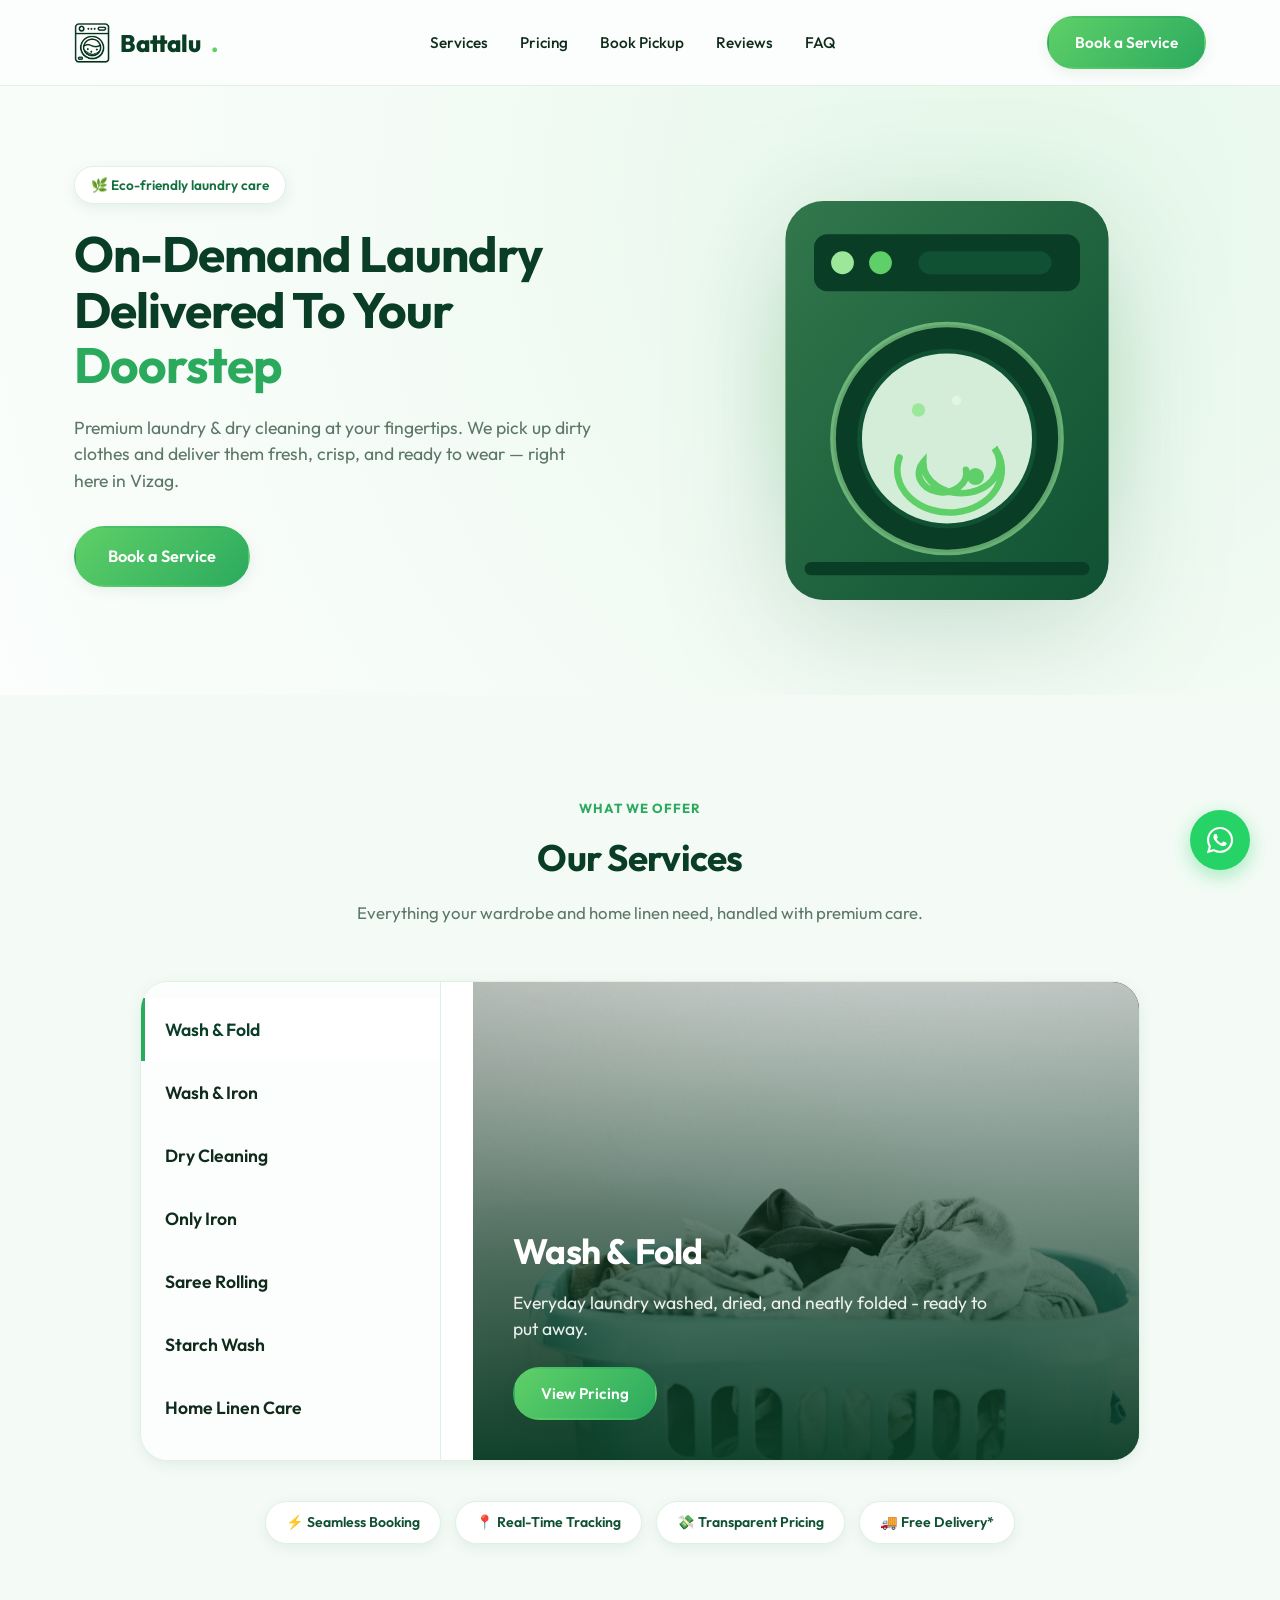
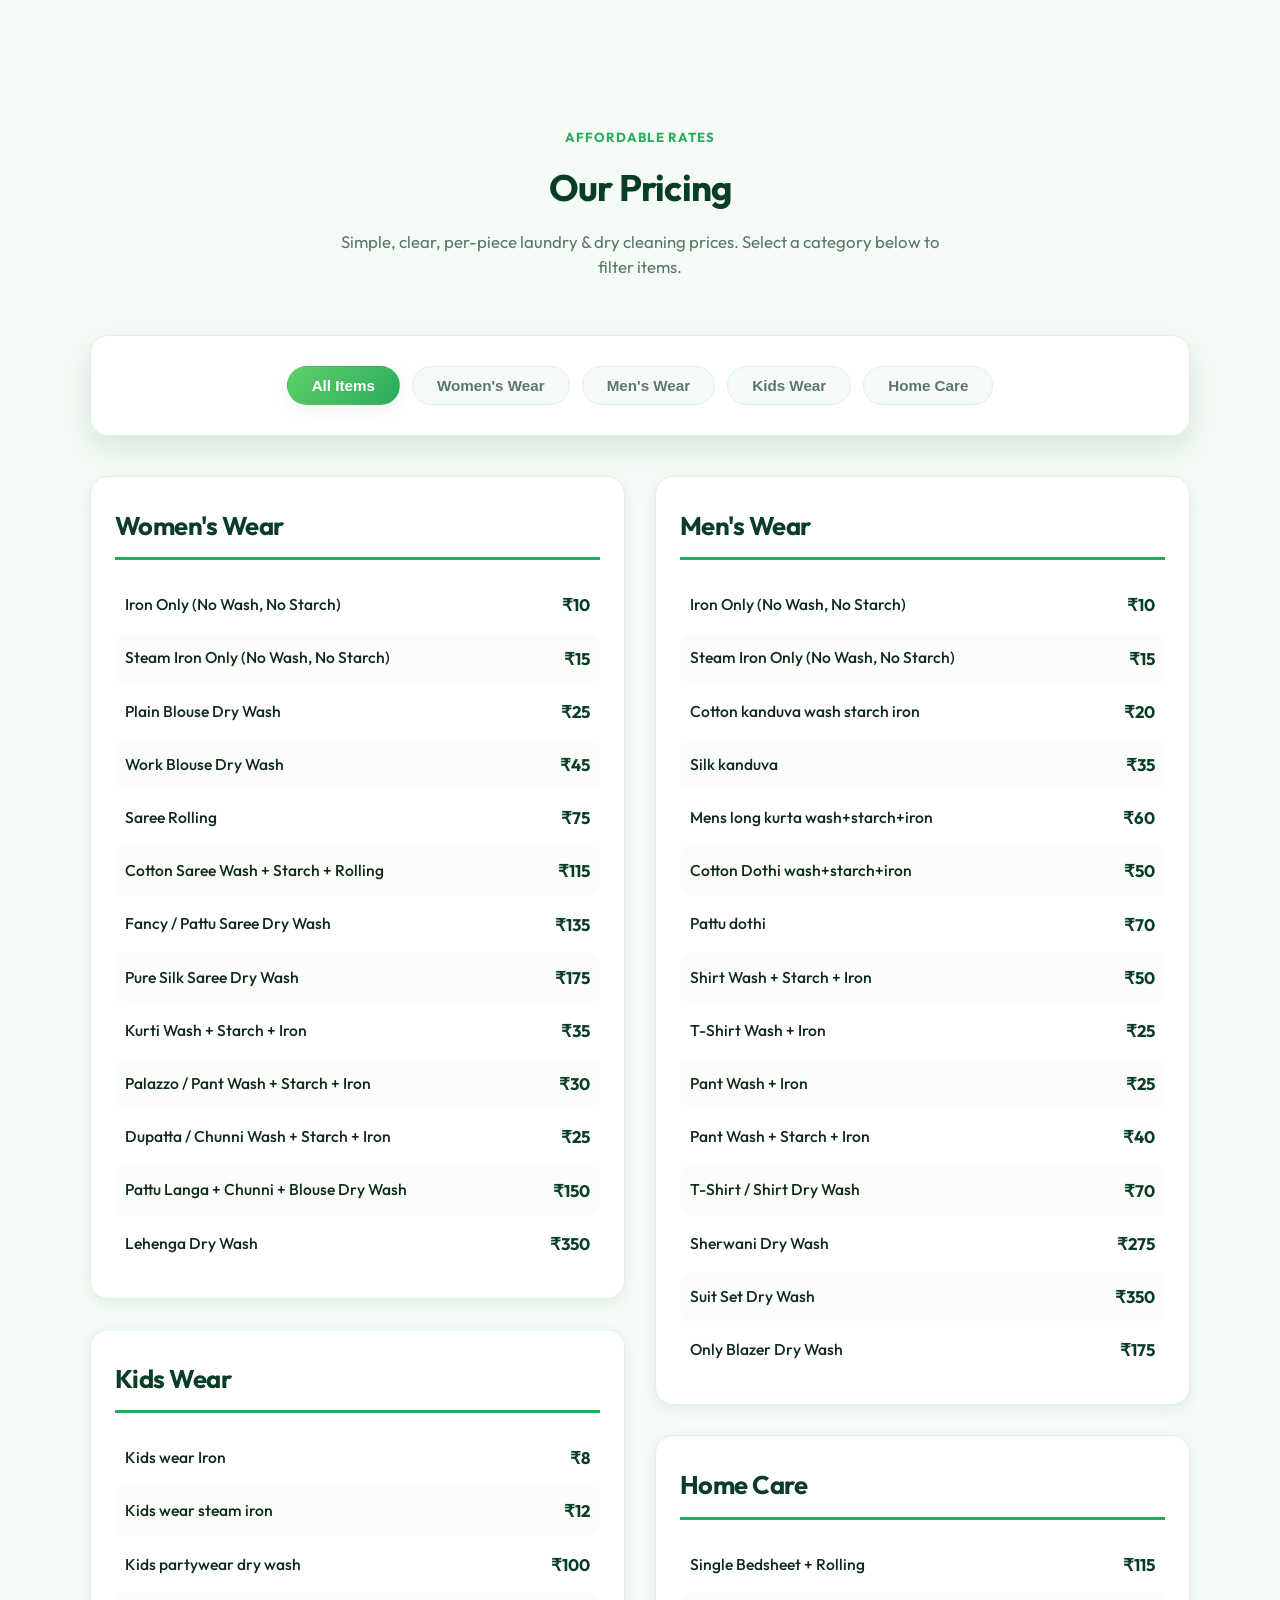
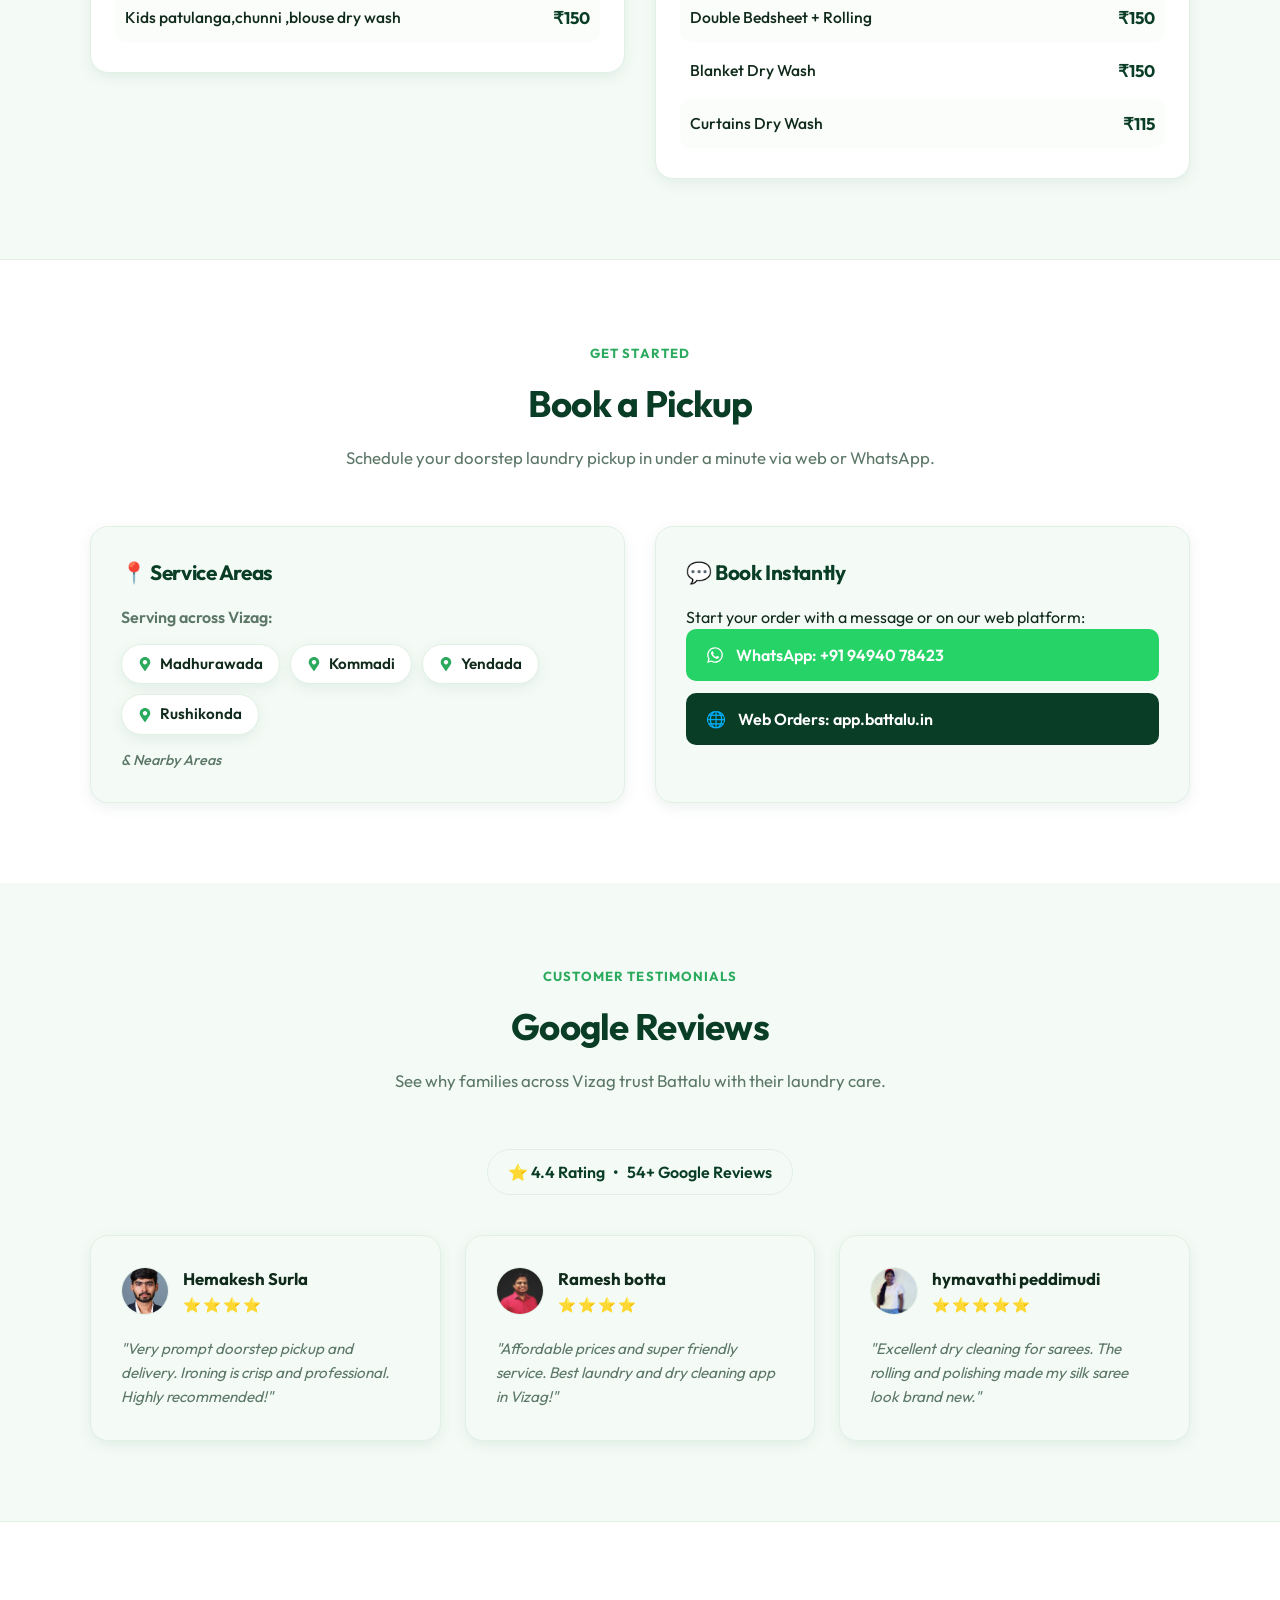
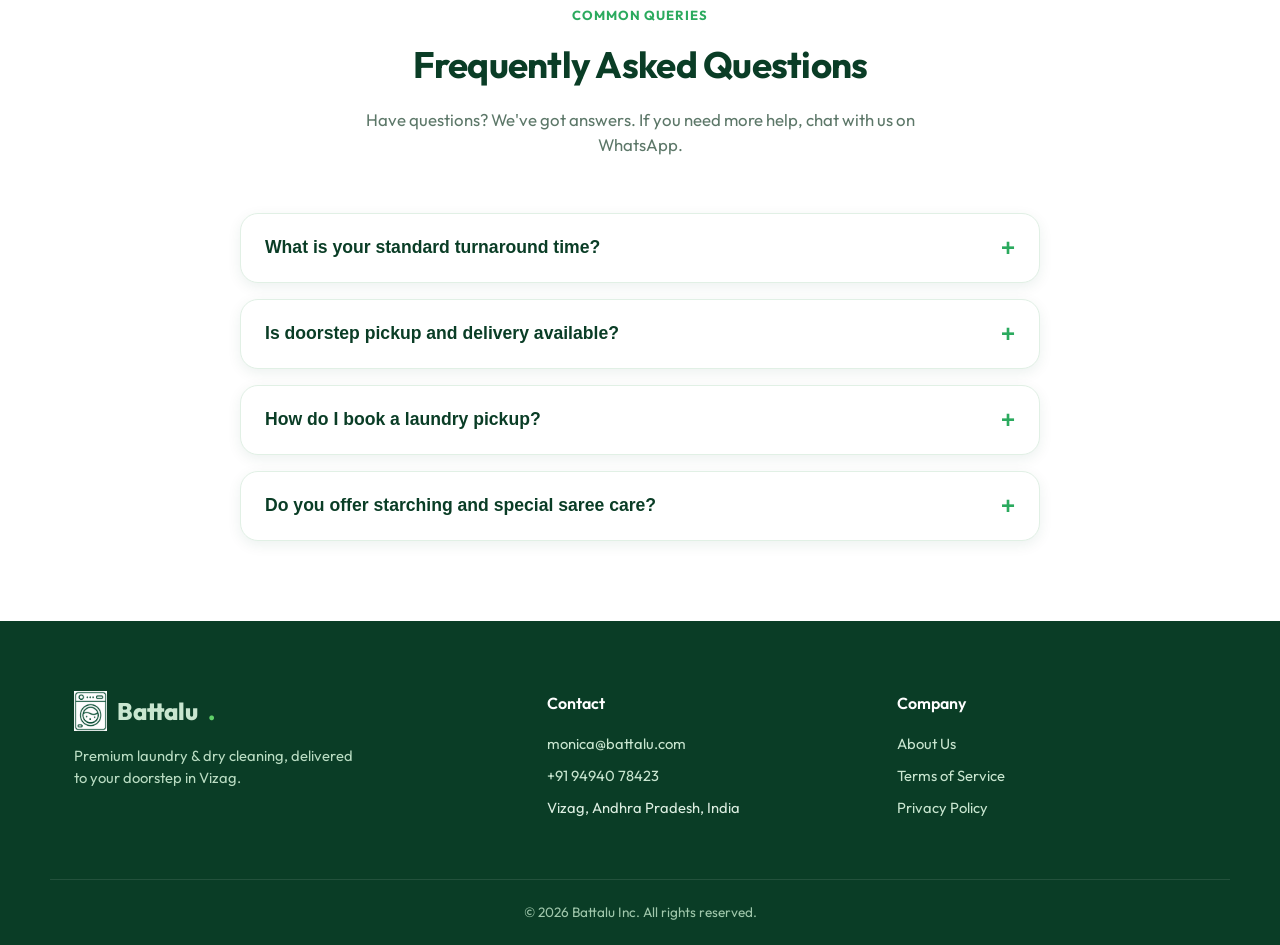
==== commit 53e7d3c2: "Update index.html" ====
--- a/index.html
+++ b/index.html
@@ -504,7 +504,7 @@
               </div>
             </div>
           </div>
-          <p class="review-text">"Excellent dry cleaning for sarees. The rolling and polishing made my silk saree look brand new."</p>
+          <p class="review-text">"Affordable prices and super friendly service. Best laundry and dry cleaning app in Vizag!"</p>
         </div>
         <div class="review-card">
           <div class="review-header">
@@ -519,7 +519,7 @@
               </div>
             </div>
           </div>
-          <p class="review-text">"Affordable prices and super friendly service. Best laundry and dry cleaning app in Vizag!"</p>
+          <p class="review-text">"Excellent dry cleaning for sarees. The rolling and polishing made my silk saree look brand new."</p>
         </div>
       </div>
     </div>
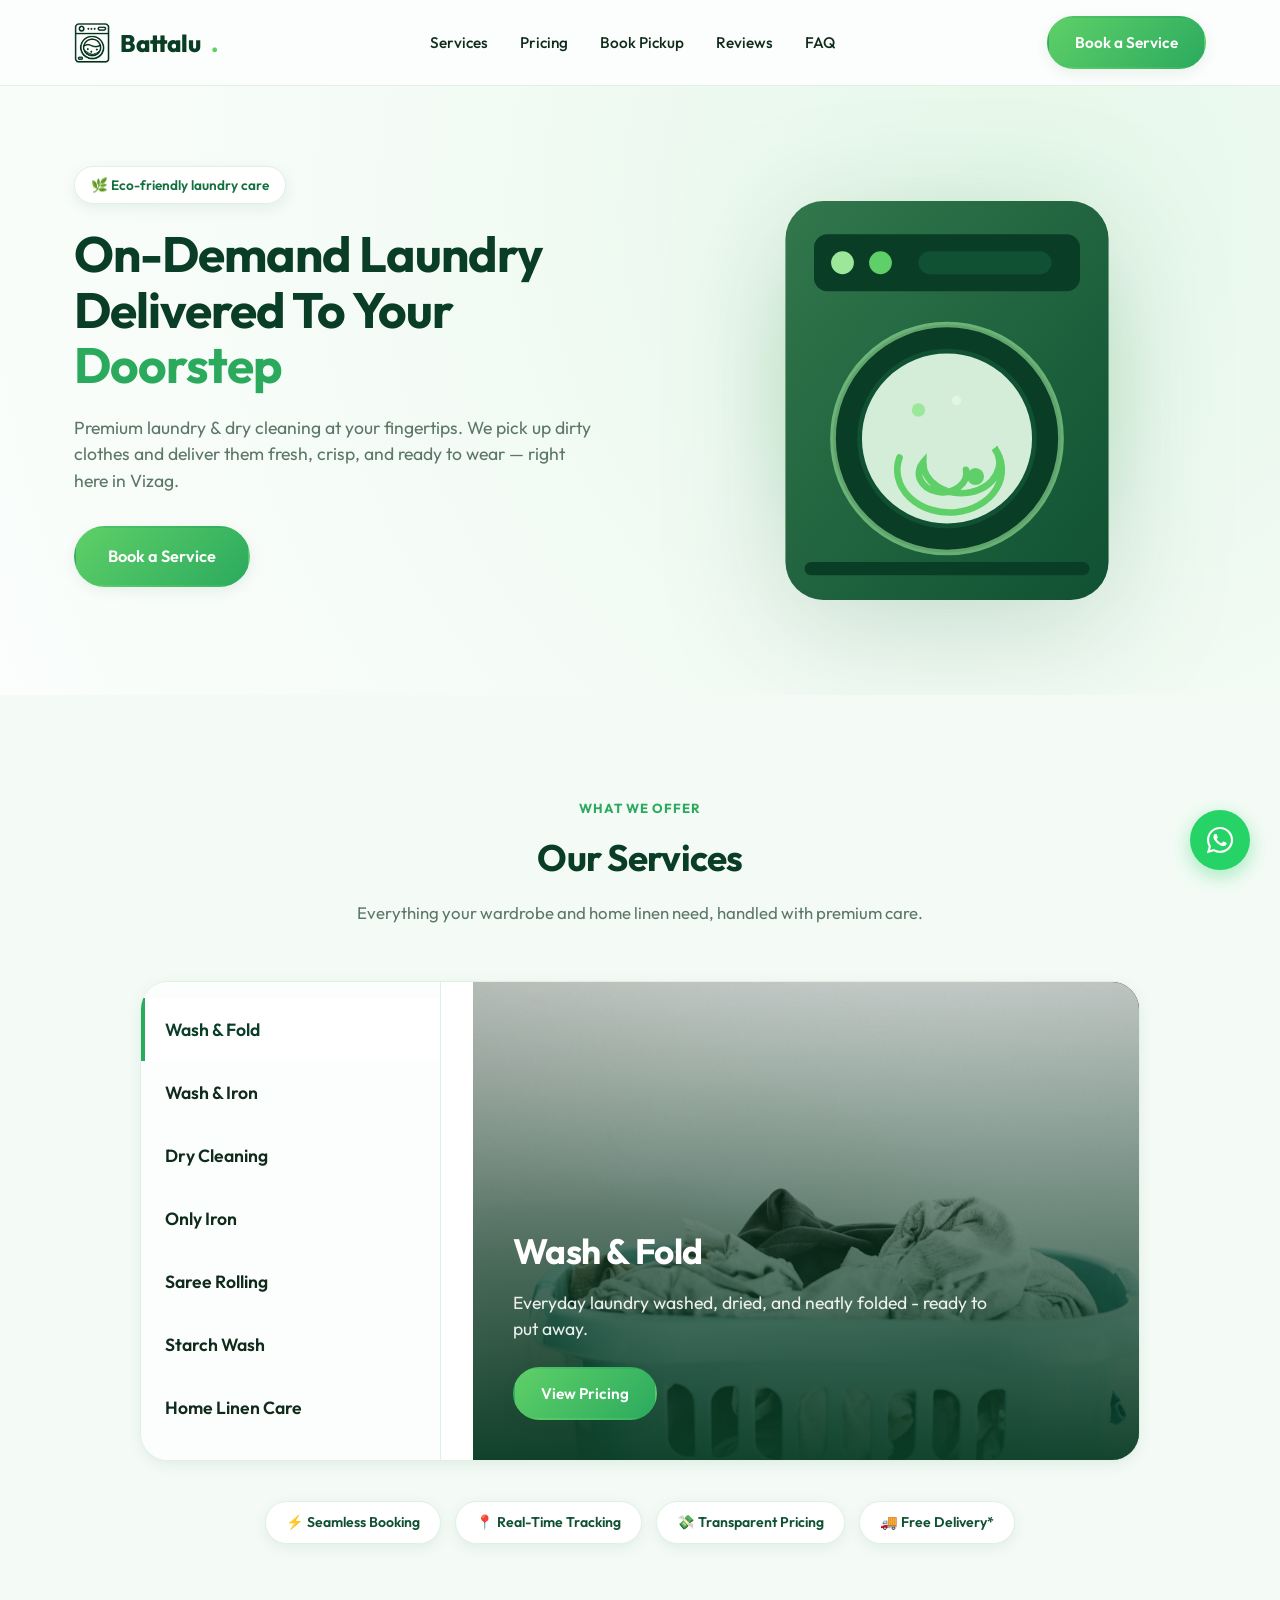
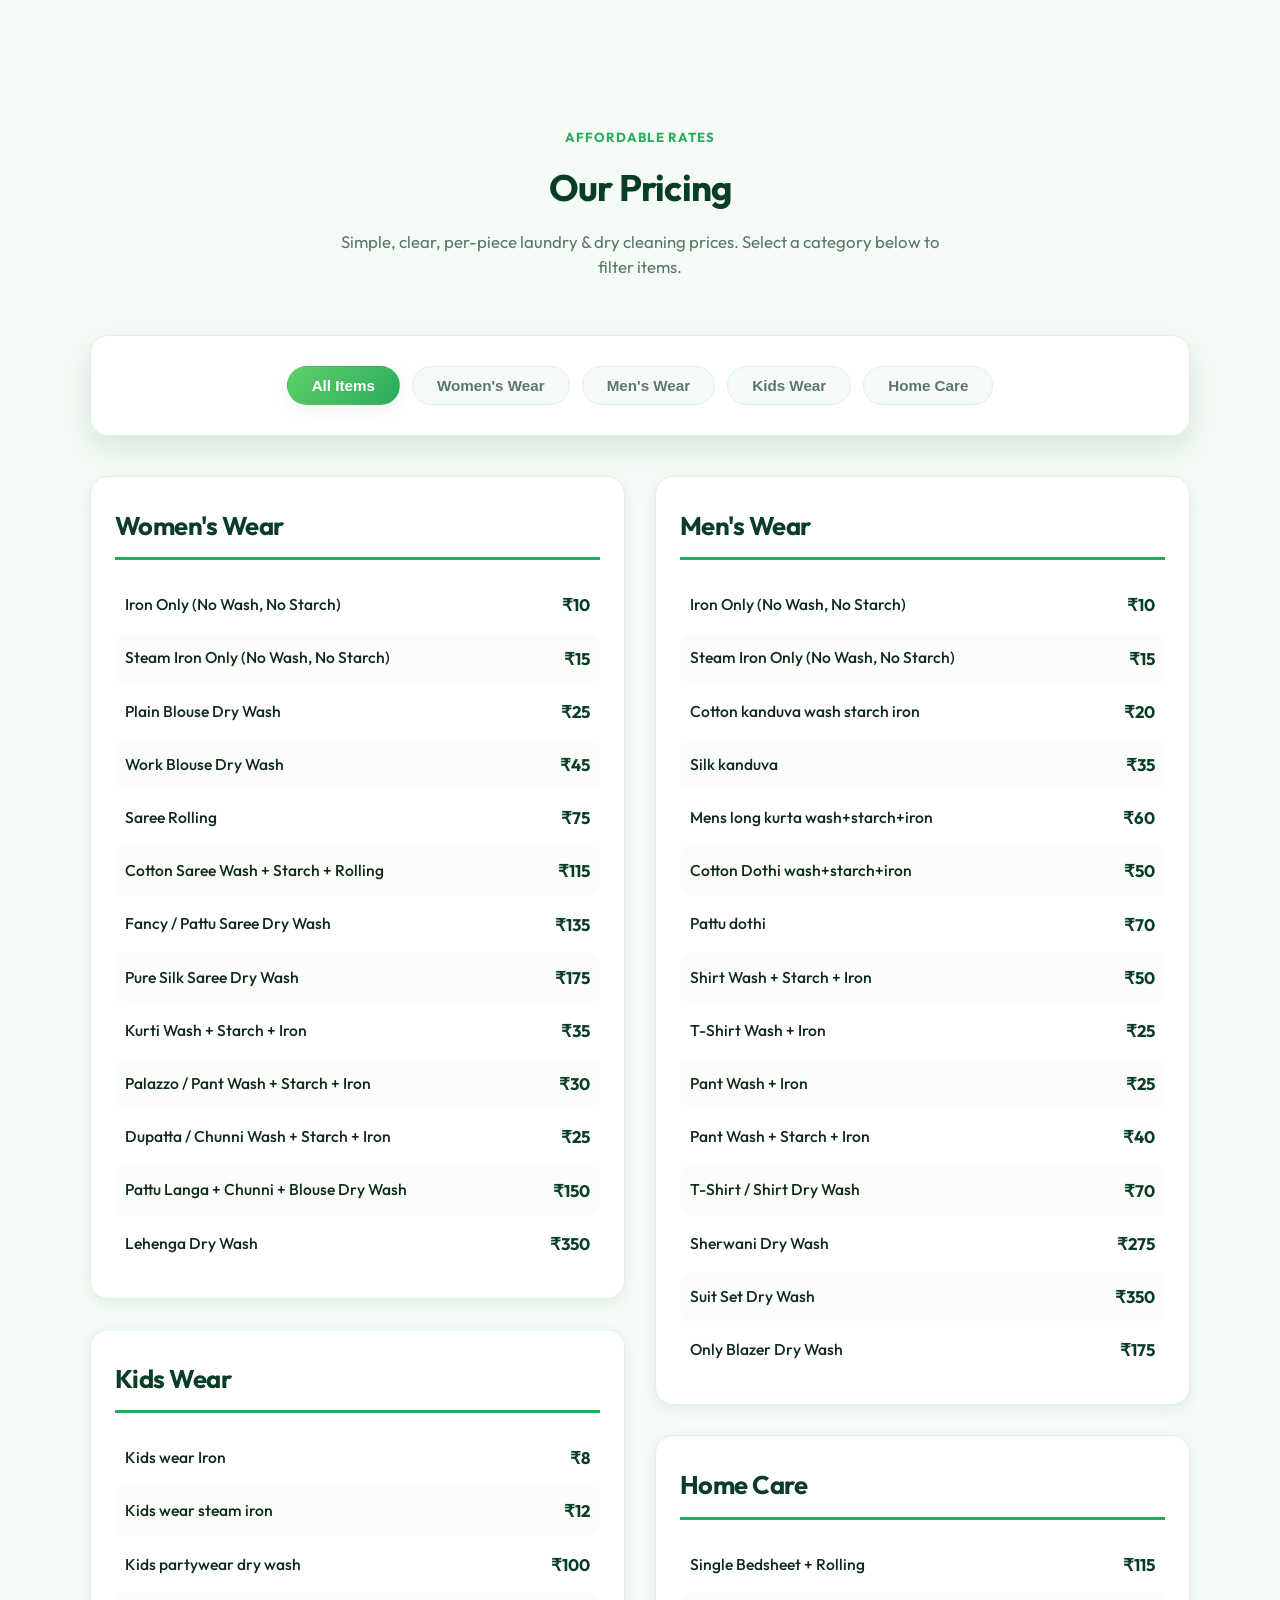
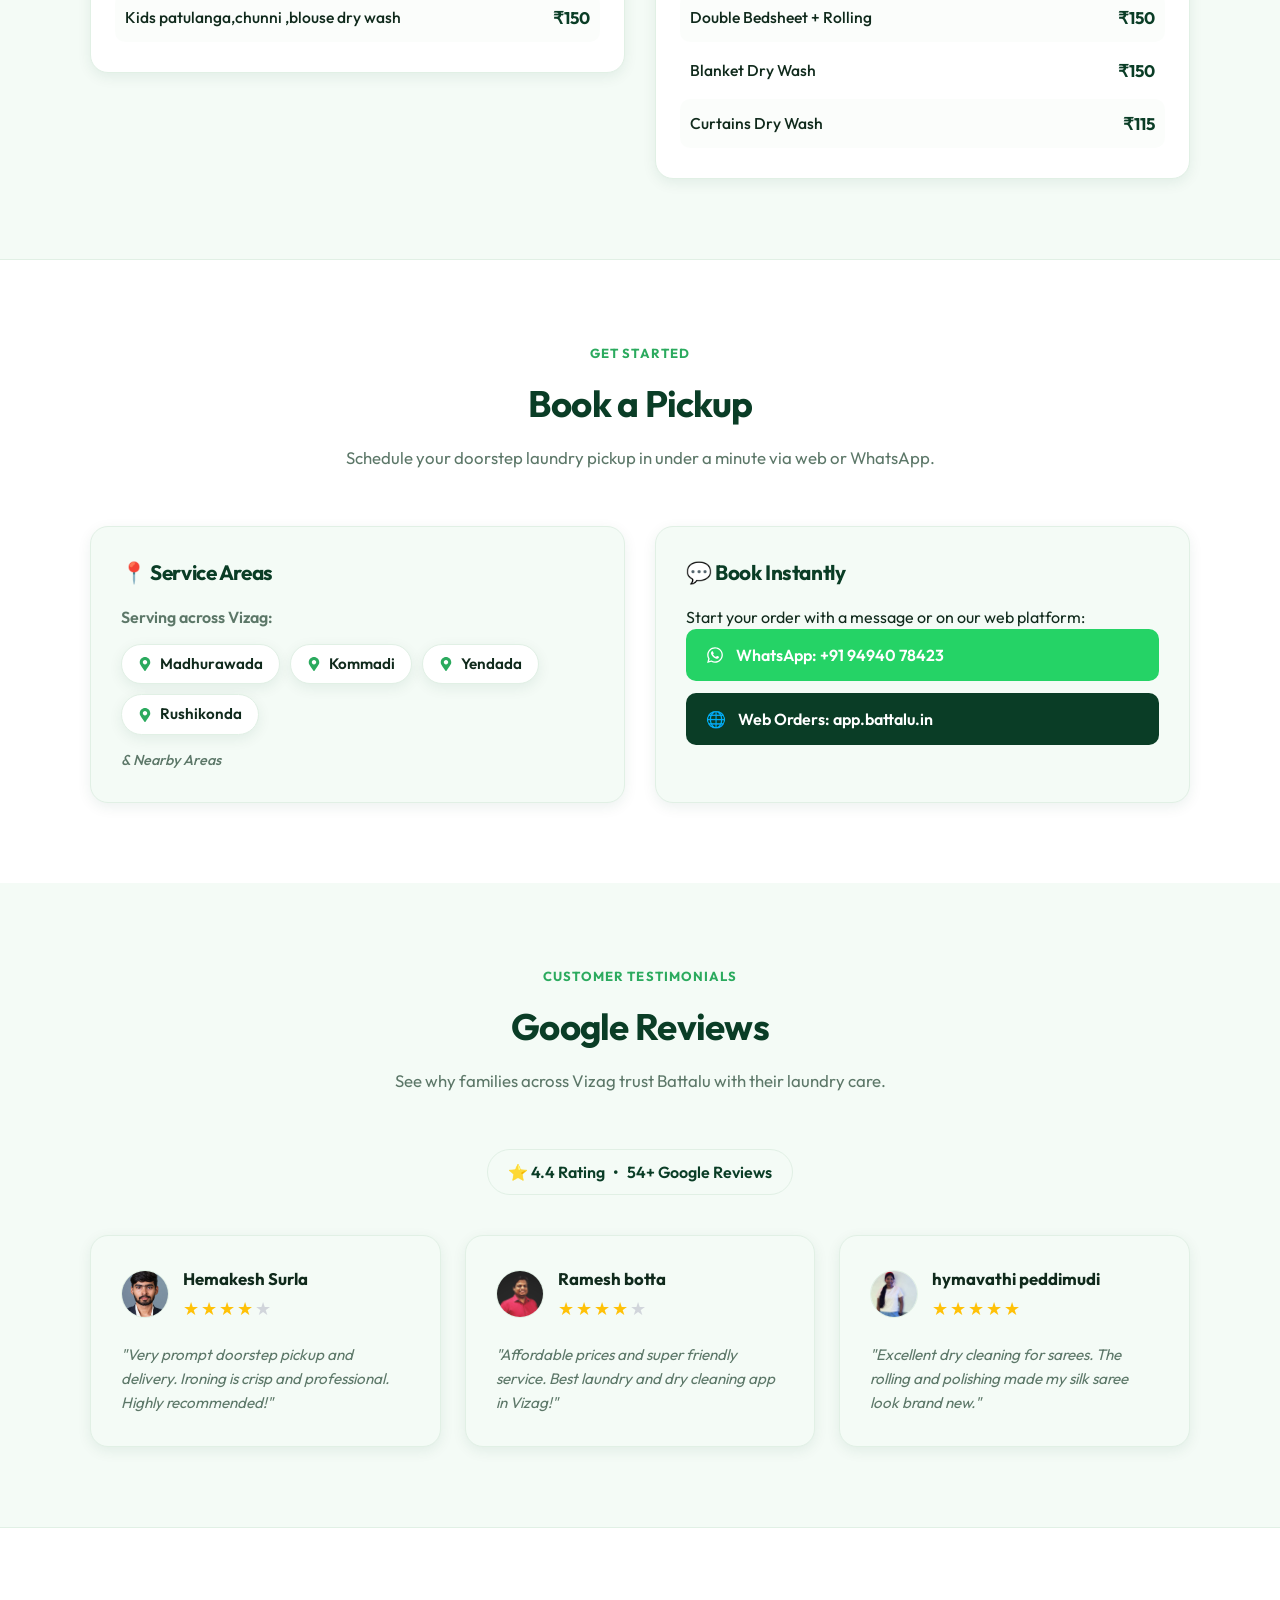
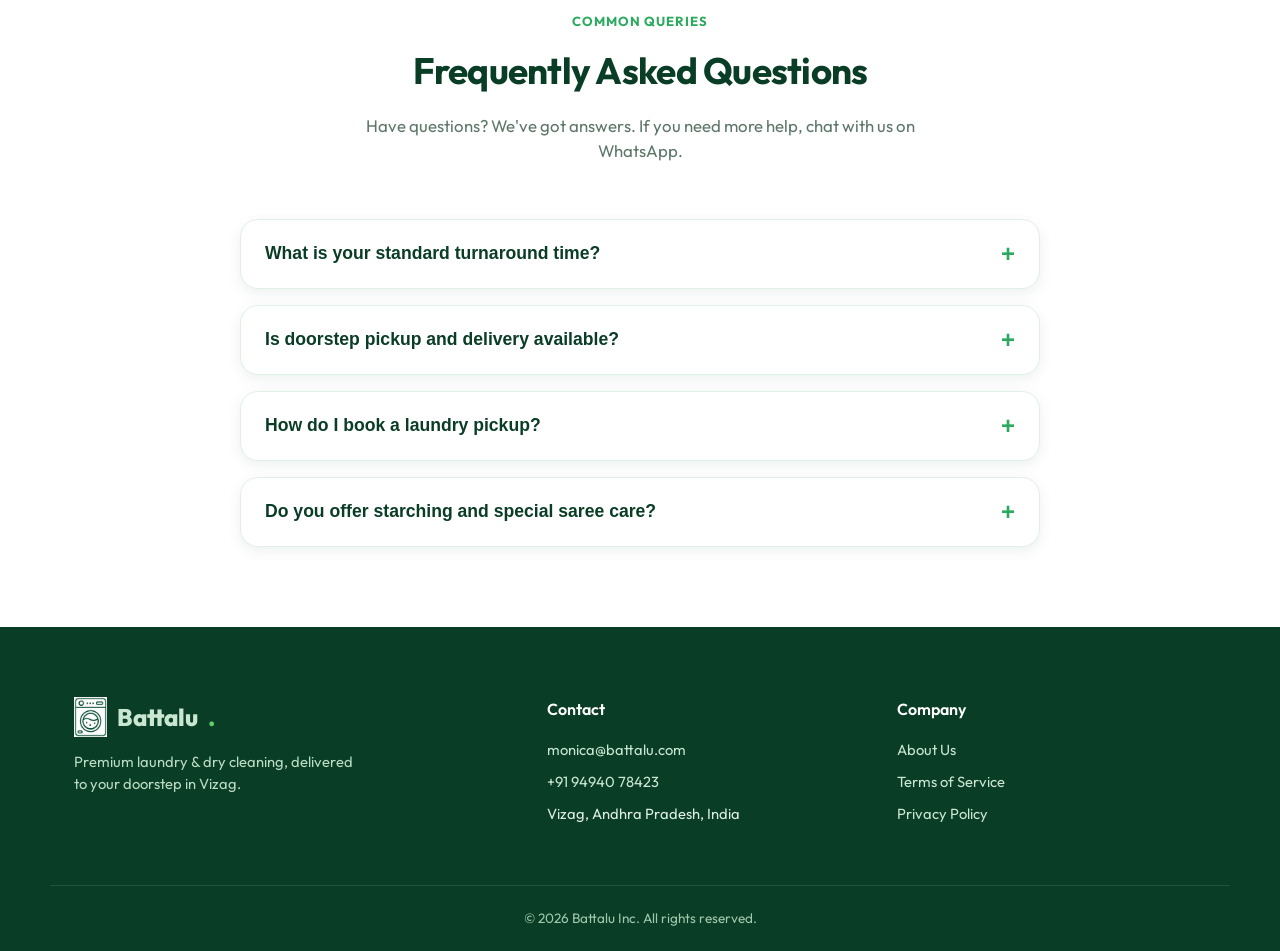
==== commit ec2355e3: "review changes" ====
--- a/index.html
+++ b/index.html
@@ -485,7 +485,7 @@
               </div>
               <div class="reviewer-meta">
                 <span class="reviewer-name">Hemakesh Surla</span>
-                <span class="review-stars">⭐⭐⭐⭐</span>
+                <span class="review-stars" aria-label="4 out of 5 stars">★★★★<span class="star-empty">★</span></span>
               </div>
             </div>
           </div>
@@ -500,7 +500,7 @@
               </div>
               <div class="reviewer-meta">
                 <span class="reviewer-name">Ramesh botta</span>
-                <span class="review-stars">⭐⭐⭐⭐</span>
+                <span class="review-stars" aria-label="4 out of 5 stars">★★★★<span class="star-empty">★</span></span>
               </div>
             </div>
           </div>
@@ -515,7 +515,7 @@
               </div>
               <div class="reviewer-meta">
                 <span class="reviewer-name">hymavathi peddimudi</span>
-                <span class="review-stars">⭐⭐⭐⭐⭐</span>
+                <span class="review-stars" aria-label="5 out of 5 stars">★★★★★</span>
               </div>
             </div>
           </div>
--- a/style.css
+++ b/style.css
@@ -1138,7 +1138,10 @@
 .review-stars {
   color: #FFC107;
   letter-spacing: 2px;
-  font-size: 0.9rem;
+  font-size: 1.15rem;
+}
+.review-stars .star-empty {
+  color: #D1D5DB;
 }
 .review-text {
   color: var(--text-muted);
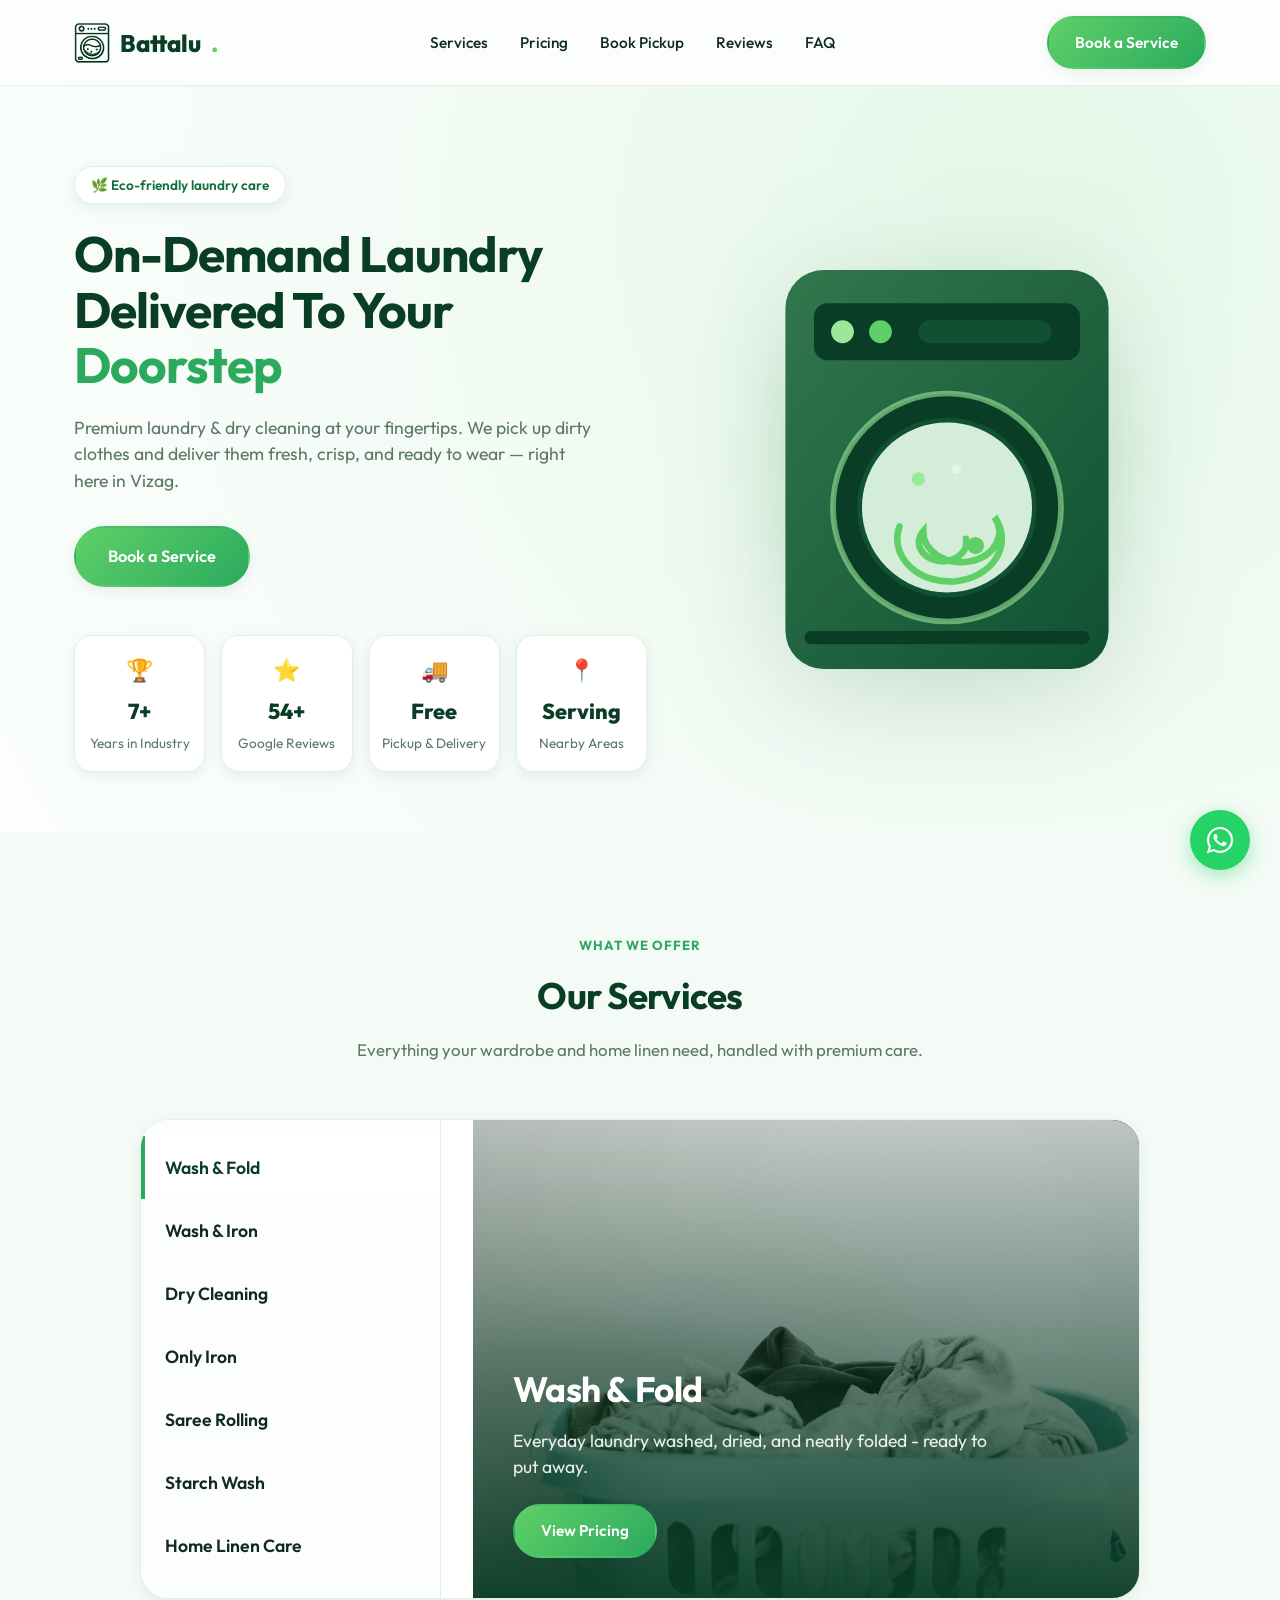
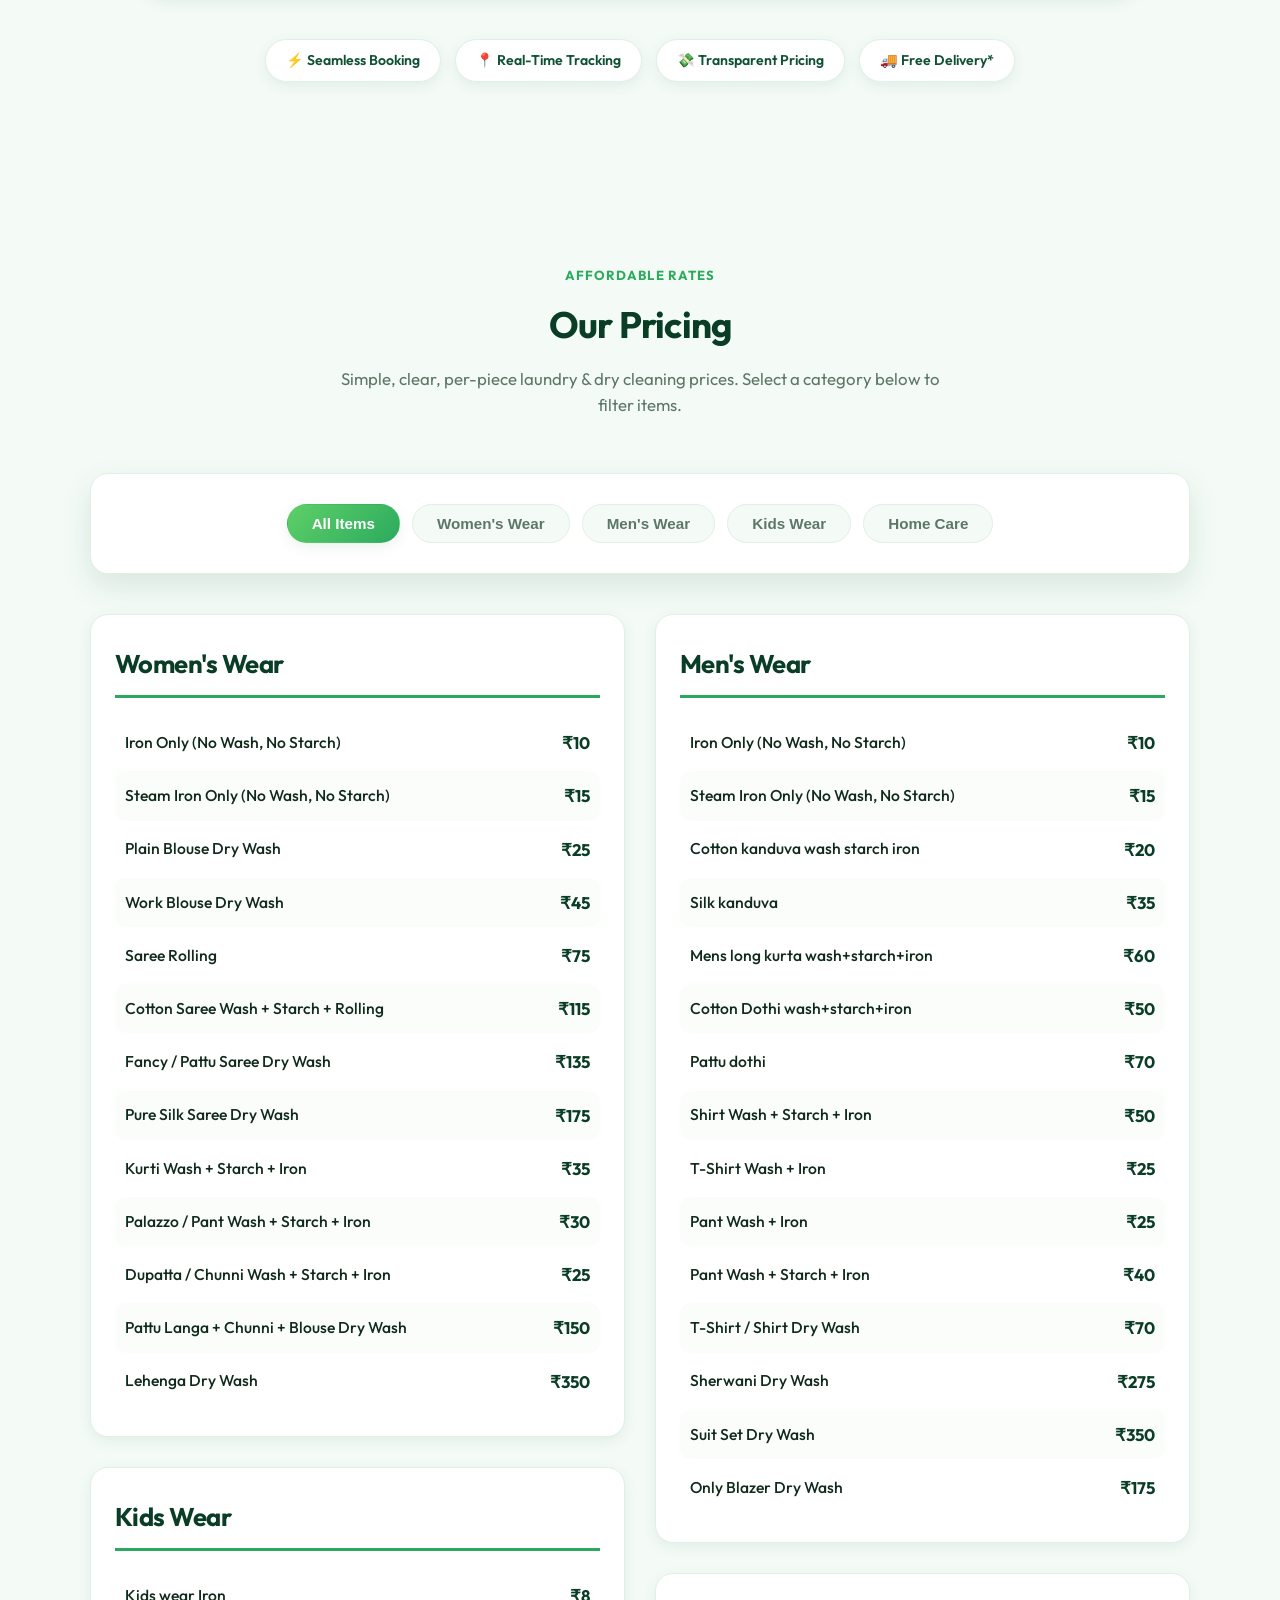
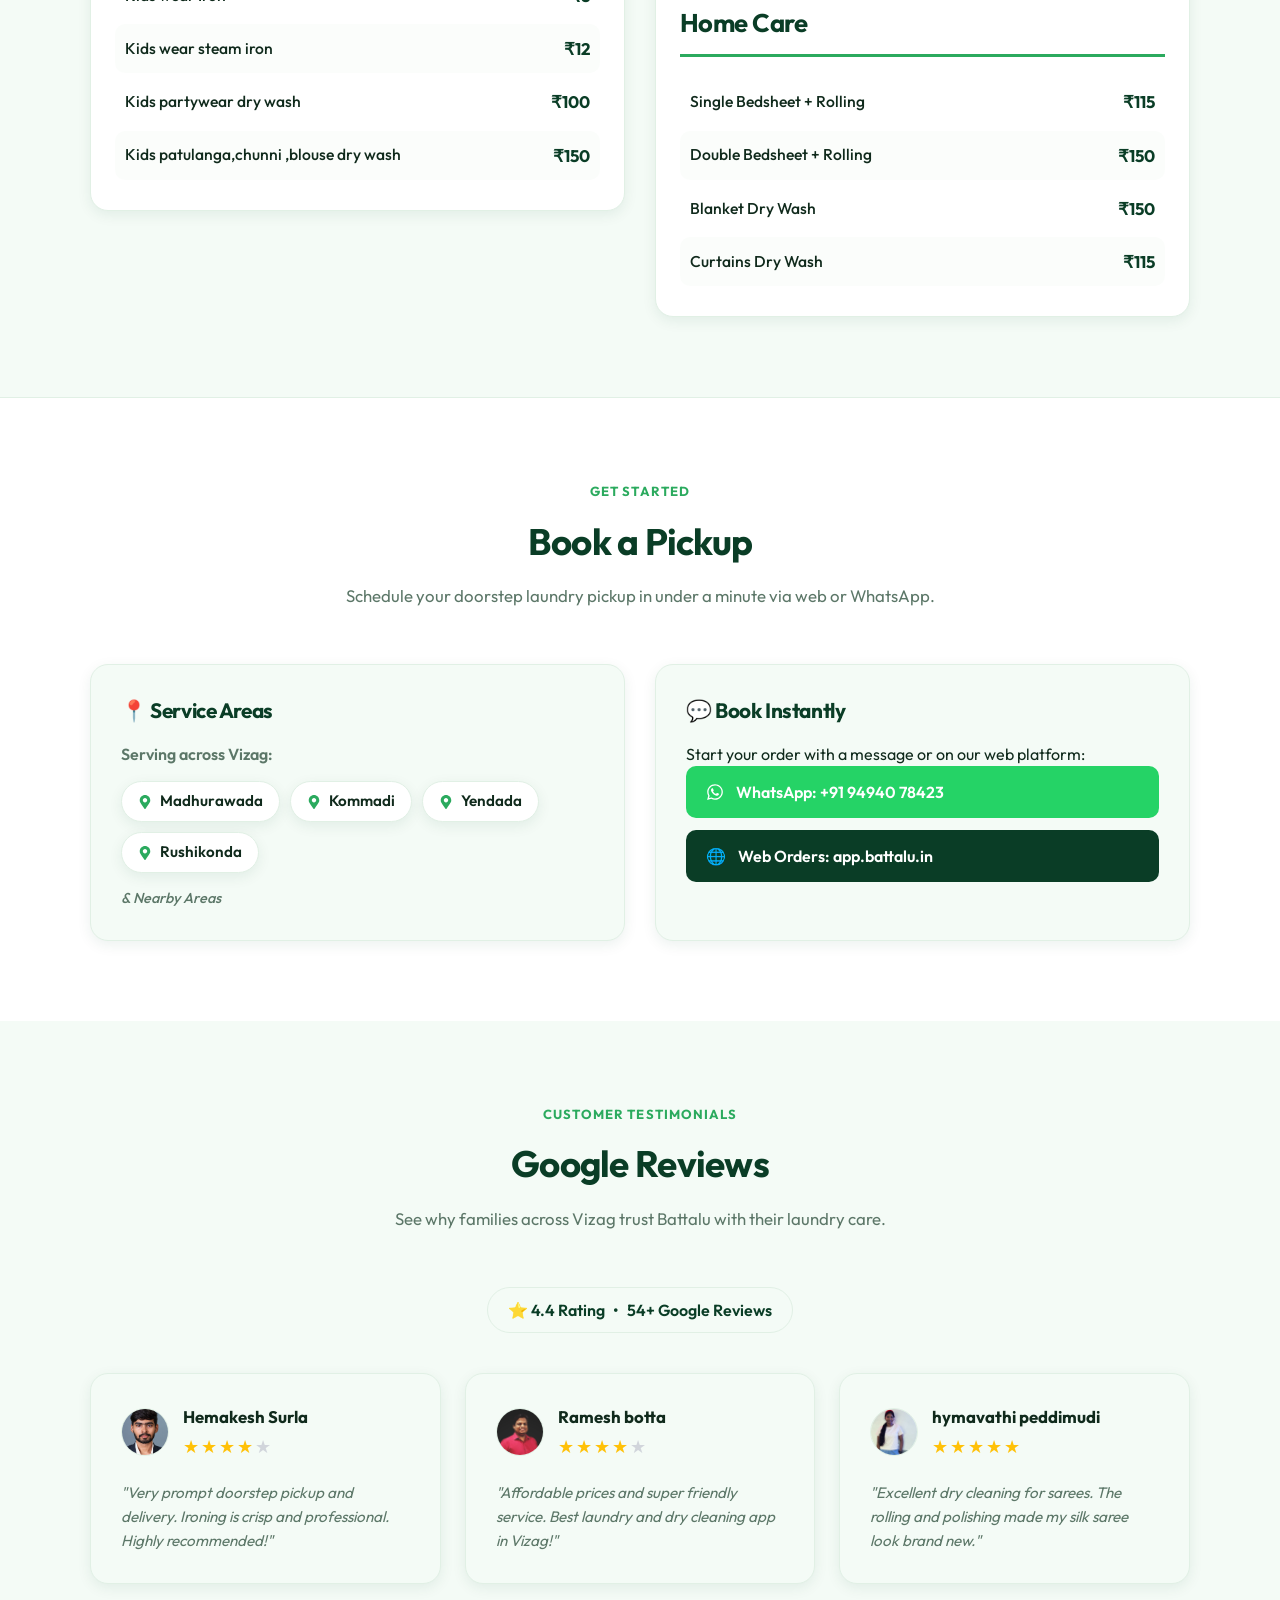
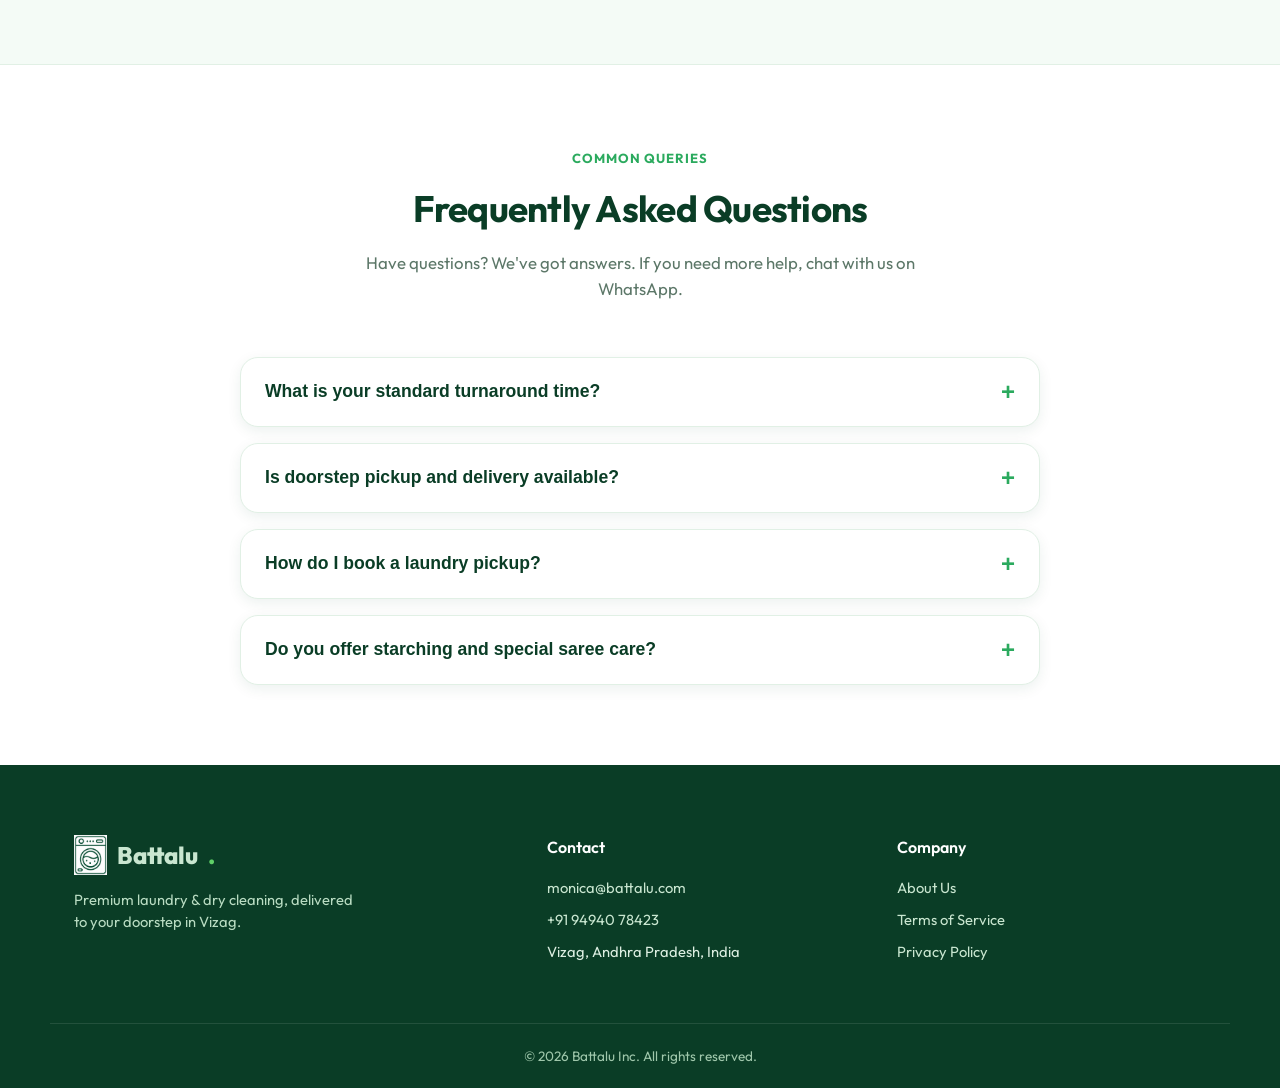
==== commit 85216320: "added trust card" ====
--- a/index.html
+++ b/index.html
@@ -60,6 +60,34 @@
       <div class="hero-cta">
         <a href="https://app.battalu.in" class="btn btn-primary btn-lg">Book a Service</a>
       </div>
+
+       <div class="hero-trust-grid">
+
+    <div class="trust-card">
+        <span class="trust-icon">🏆</span>
+        <strong>7+</strong>
+        <span>Years in Industry</span>
+    </div>
+
+    <div class="trust-card">
+        <span class="trust-icon">⭐</span>
+        <strong>54+</strong>
+        <span>Google Reviews</span>
+    </div>
+
+    <div class="trust-card">
+        <span class="trust-icon">🚚</span>
+        <strong>Free</strong>
+        <span>Pickup & Delivery</span>
+    </div>
+
+    <div class="trust-card">
+        <span class="trust-icon">📍</span>
+        <strong>Serving</strong>
+        <span>Nearby Areas</span>
+    </div>
+
+</div>
     </div>
 
     <div class="hero-visual">
--- a/style.css
+++ b/style.css
@@ -247,6 +247,50 @@
   justify-content: center;
 }
 
+/* HERO TRUST */
+
+.hero-trust-grid{
+    display:grid;
+    grid-template-columns:repeat(4,1fr);
+    gap:16px;
+    margin-top:10px;
+}
+
+.trust-card{
+    background:#fff;
+    border:1px solid var(--border-soft);
+    border-radius:18px;
+    padding:18px 12px;
+    text-align:center;
+    box-shadow:var(--shadow-sm);
+    transition:.25s;
+}
+
+.trust-card:hover{
+    transform:translateY(-4px);
+    box-shadow:var(--shadow-md);
+}
+
+.trust-icon{
+    font-size:22px;
+    display:block;
+    margin-bottom:8px;
+}
+
+.trust-card strong{
+    display:block;
+    font-size:1.35rem;
+    color:var(--green-900);
+    font-weight:800;
+}
+
+.trust-card span:last-child{
+    display:block;
+    font-size:.85rem;
+    color:var(--text-muted);
+    margin-top:6px;
+}
+
 .blob {
   position: absolute;
   width: 440px;
@@ -630,6 +674,7 @@
   .hero-content h1 { font-size: 2.5rem; }
   .hero-sub { margin-left: auto; margin-right: auto; }
   .hero-cta { justify-content: center; }
+  .hero-trust-grid{ grid-template-columns:repeat(2,1fr); }
   .hero-stats { justify-content: center; }
   .hero-visual { order: -1; margin-bottom: 20px; }
   .machine-illustration { max-width: 280px; }
@@ -677,6 +722,14 @@
   .services-grid { grid-template-columns: 1fr; }
   .hero-stats { gap: 24px; flex-wrap: wrap; }
   .footer-inner { grid-template-columns: 1fr; }
+  .hero-trust-grid{
+    grid-template-columns:repeat(2,1fr);
+    gap:12px;
+}
+
+.trust-card{
+    padding:14px 10px;
+}
 }
 /* ============== PRICING ============== */
 .pricing {
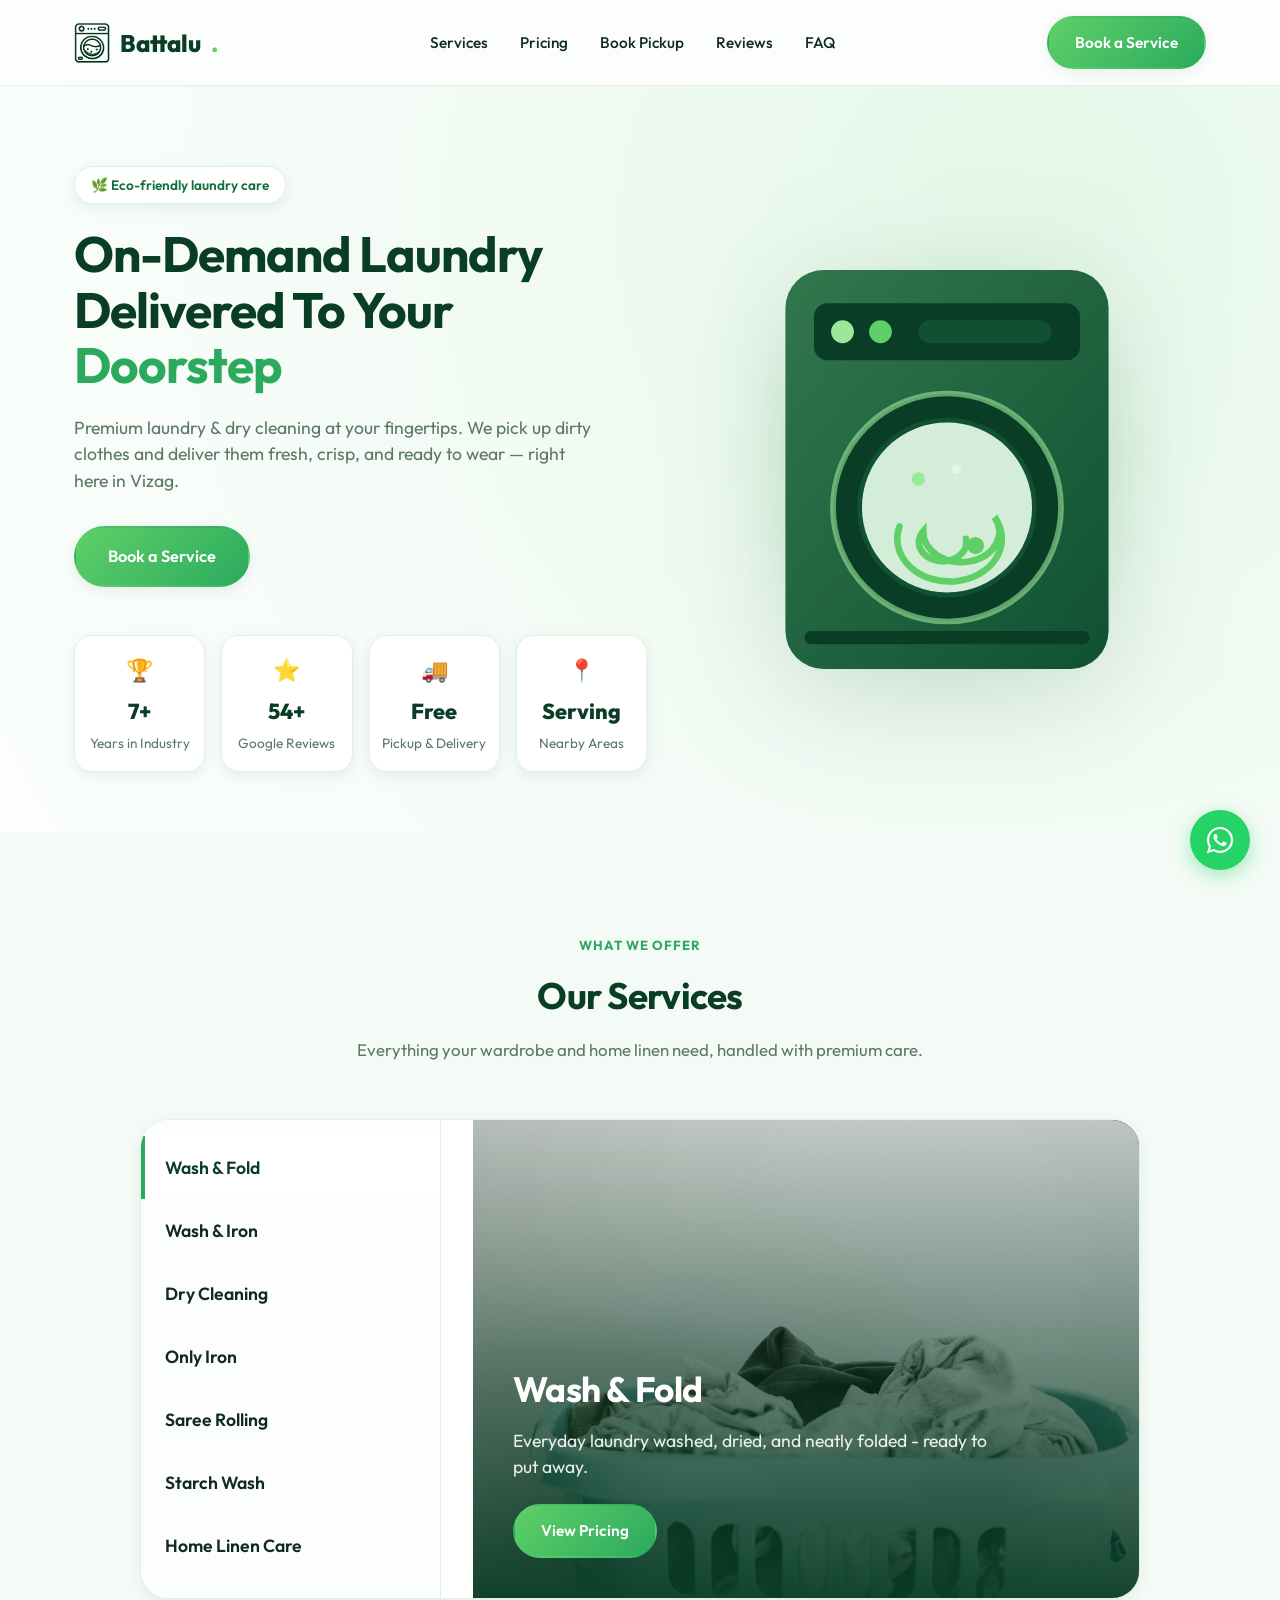
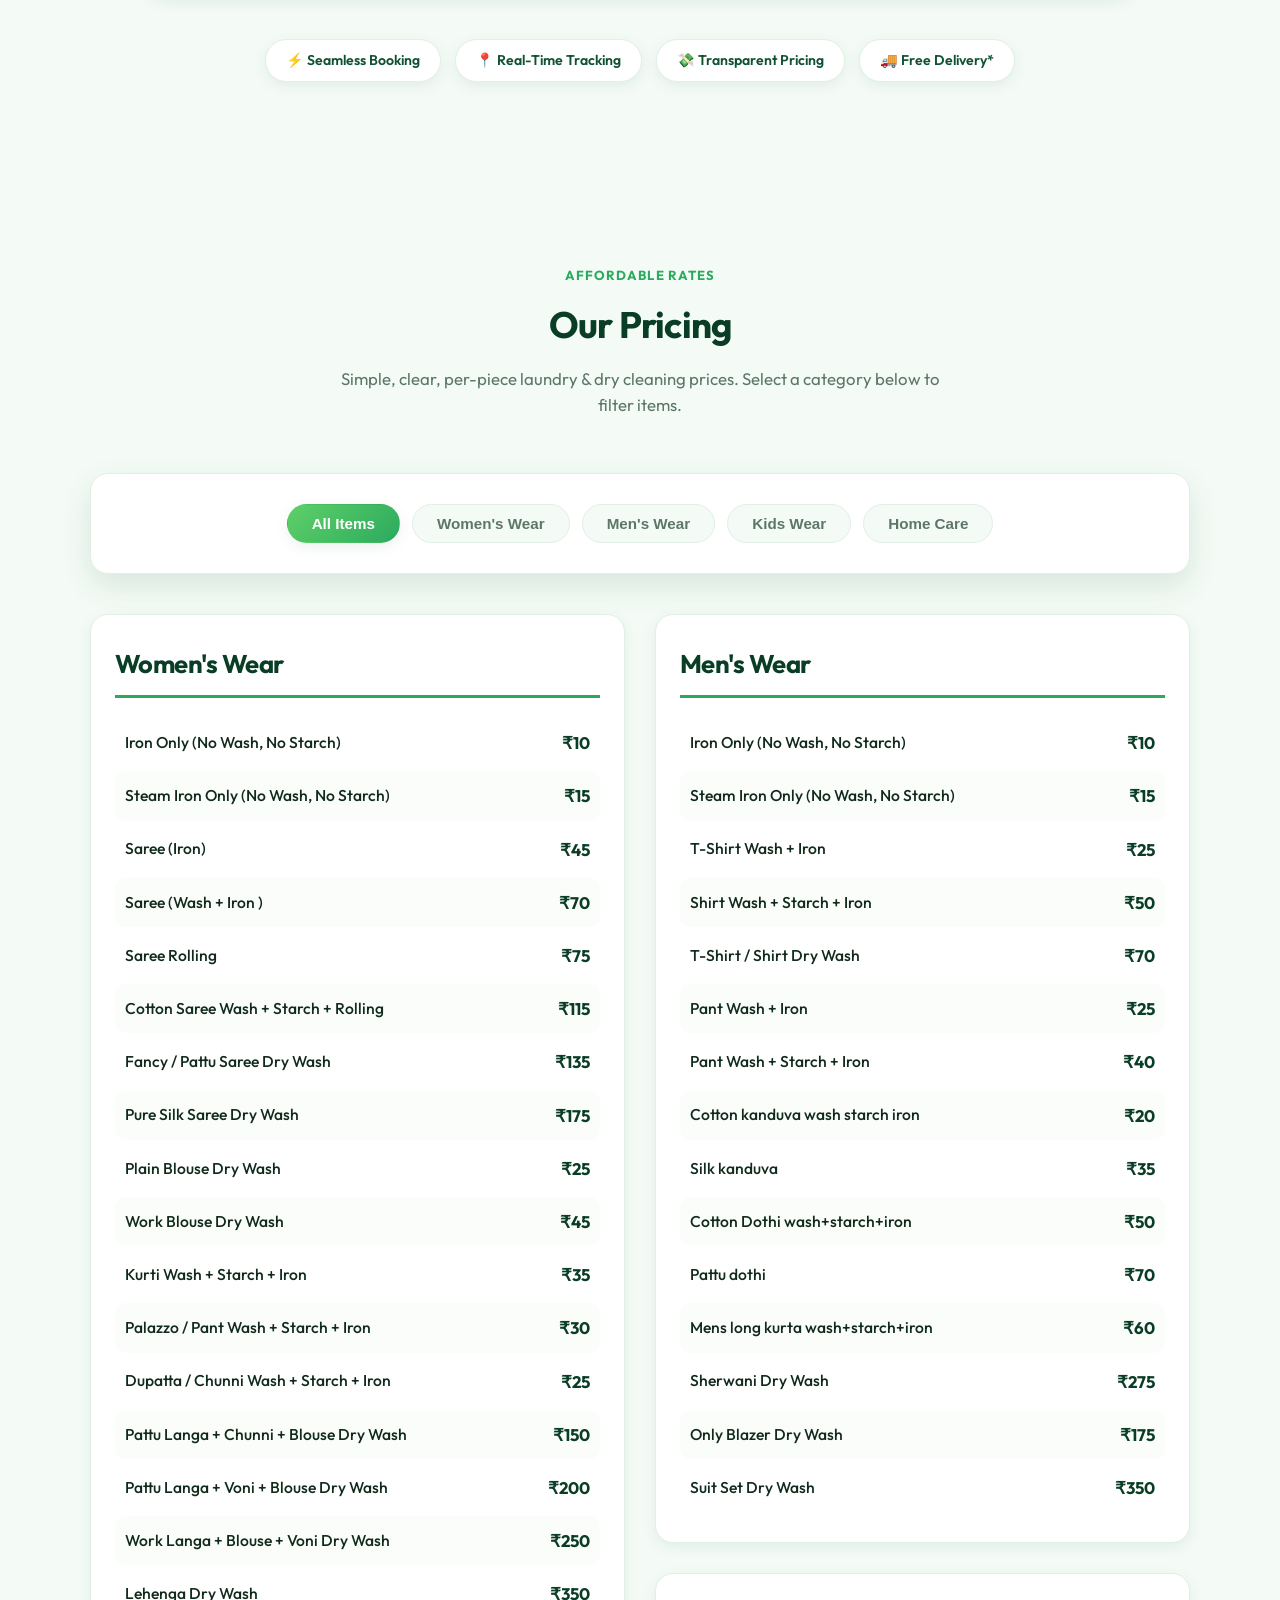
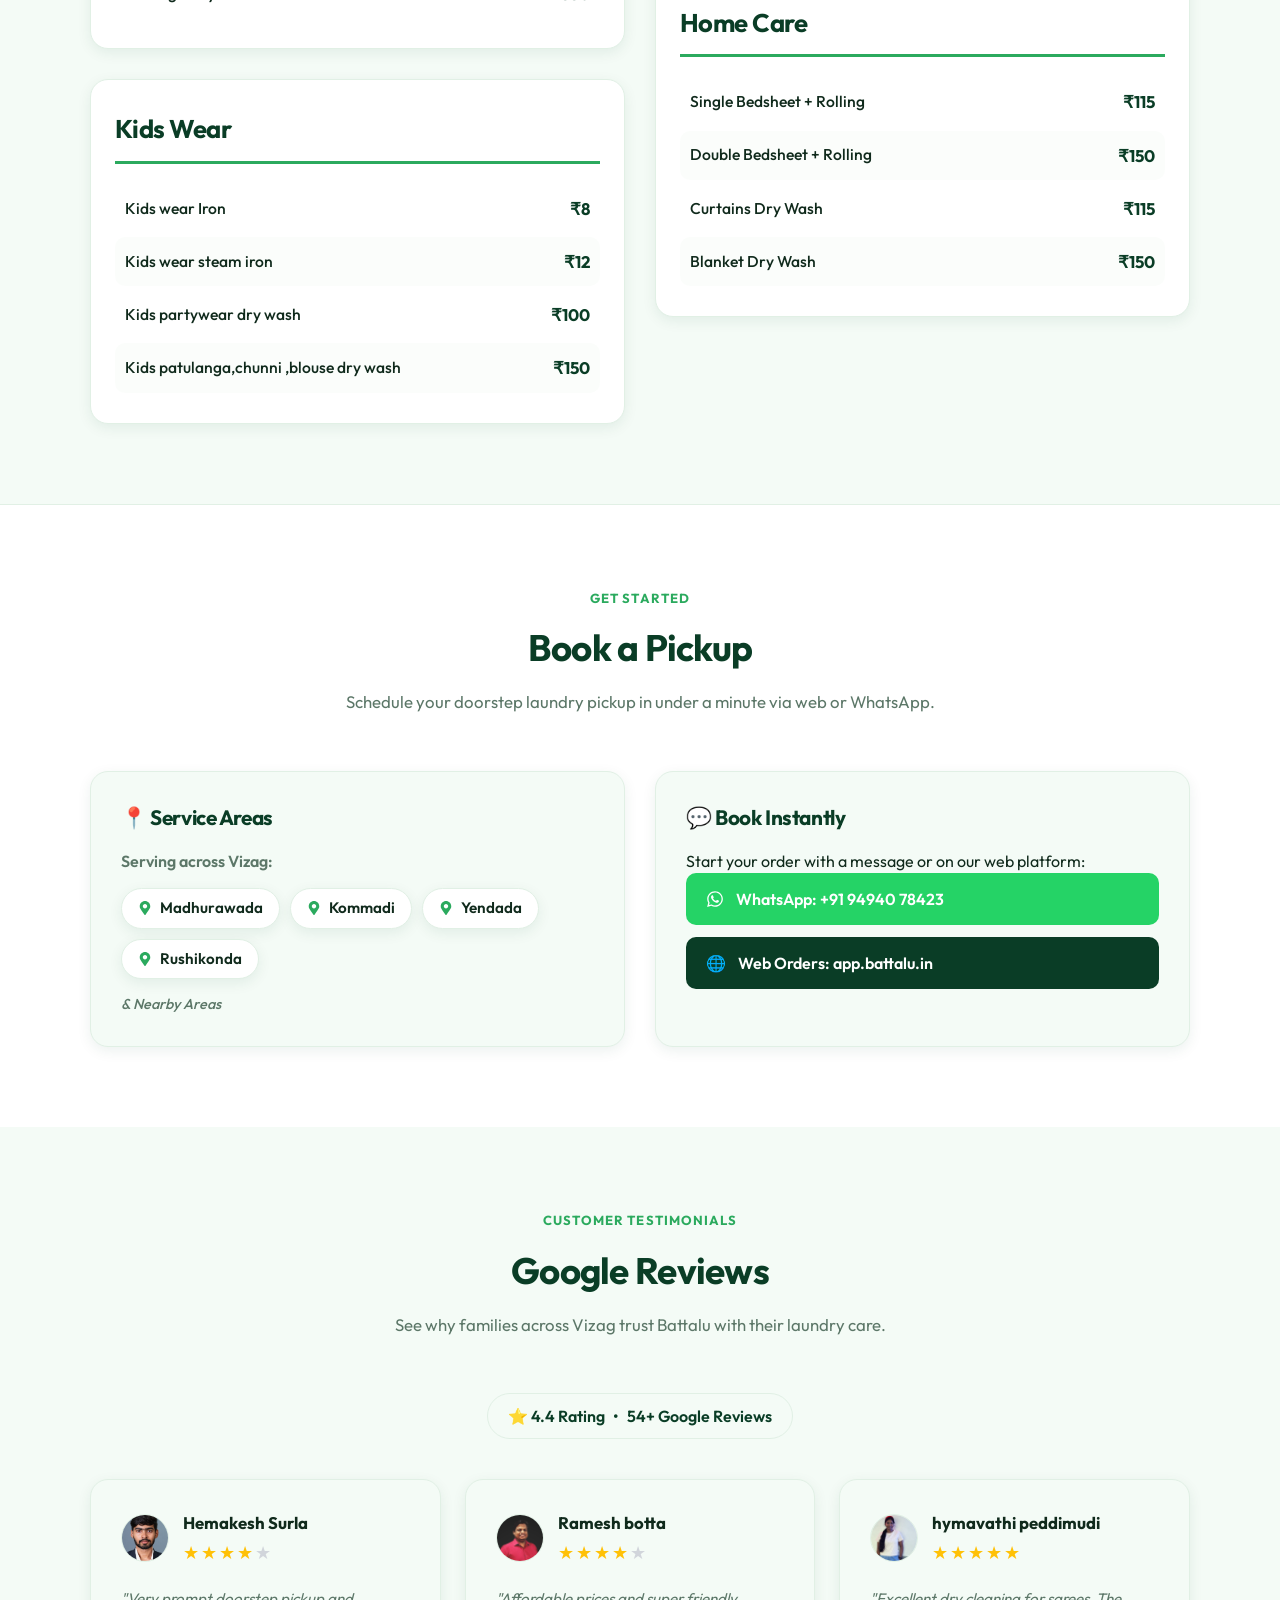
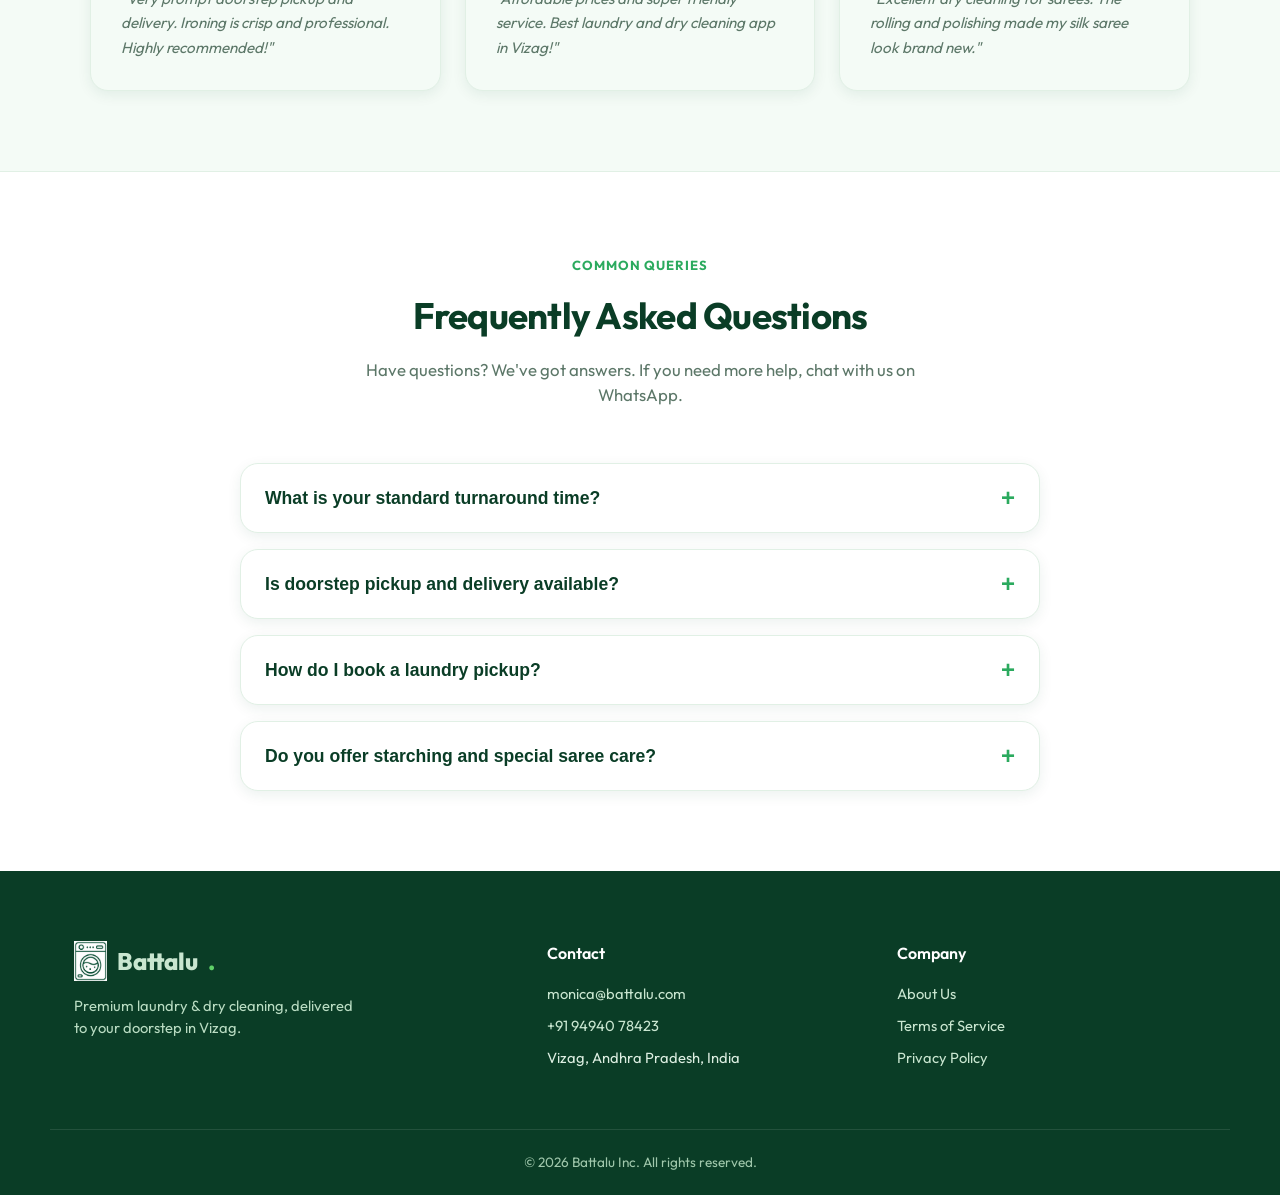
==== commit 129b5d24: "fixes" ====
--- a/index.html
+++ b/index.html
@@ -242,58 +242,7 @@
               <h2>Women's Wear</h2>
             </div>
             <div class="pricing-items-list">
-              <div class="pricing-item-row" data-search="iron only no wash no starch">
-                <span class="pricing-item-name">Iron Only (No Wash, No Starch)</span>
-                <span class="pricing-item-price">₹10</span>
-              </div>
-              <div class="pricing-item-row" data-search="steam iron only no wash no starch">
-                <span class="pricing-item-name">Steam Iron Only (No Wash, No Starch)</span>
-                <span class="pricing-item-price">₹15</span>
-              </div>
-              <div class="pricing-item-row" data-search="plain blouse dry wash">
-                <span class="pricing-item-name">Plain Blouse Dry Wash</span>
-                <span class="pricing-item-price">₹25</span>
-              </div>
-              <div class="pricing-item-row" data-search="work blouse dry wash">
-                <span class="pricing-item-name">Work Blouse Dry Wash</span>
-                <span class="pricing-item-price">₹45</span>
-              </div>
-              <div class="pricing-item-row" data-search="saree rolling">
-                <span class="pricing-item-name">Saree Rolling</span>
-                <span class="pricing-item-price">₹75</span>
-              </div>
-              <div class="pricing-item-row" data-search="cotton saree wash starch rolling">
-                <span class="pricing-item-name">Cotton Saree Wash + Starch + Rolling</span>
-                <span class="pricing-item-price">₹115</span>
-              </div>
-              <div class="pricing-item-row" data-search="fancy pattu saree dry wash">
-                <span class="pricing-item-name">Fancy / Pattu Saree Dry Wash</span>
-                <span class="pricing-item-price">₹135</span>
-              </div>
-              <div class="pricing-item-row" data-search="pure silk saree dry wash">
-                <span class="pricing-item-name">Pure Silk Saree Dry Wash</span>
-                <span class="pricing-item-price">₹175</span>
-              </div>
-              <div class="pricing-item-row" data-search="kurti wash starch iron">
-                <span class="pricing-item-name">Kurti Wash + Starch + Iron</span>
-                <span class="pricing-item-price">₹35</span>
-              </div>
-              <div class="pricing-item-row" data-search="palazzo pant wash starch iron">
-                <span class="pricing-item-name">Palazzo / Pant Wash + Starch + Iron</span>
-                <span class="pricing-item-price">₹30</span>
-              </div>
-              <div class="pricing-item-row" data-search="dupatta chunni wash starch iron">
-                <span class="pricing-item-name">Dupatta / Chunni Wash + Starch + Iron</span>
-                <span class="pricing-item-price">₹25</span>
-              </div>
-              <div class="pricing-item-row" data-search="pattu langa chunni blouse dry wash">
-                <span class="pricing-item-name">Pattu Langa + Chunni + Blouse Dry Wash</span>
-                <span class="pricing-item-price">₹150</span>
-              </div>
-              <div class="pricing-item-row" data-search="lehenga dry wash">
-                <span class="pricing-item-name">Lehenga Dry Wash</span>
-                <span class="pricing-item-price">₹350</span>
-              </div>
+              <!-- Items are auto-generated from prices.js -->
             </div>
           </div>
 
@@ -303,22 +252,7 @@
               <h2>Kids Wear</h2>
             </div>
             <div class="pricing-items-list">
-              <div class="pricing-item-row" data-search="kids wear iron">
-                <span class="pricing-item-name">Kids wear Iron</span>
-                <span class="pricing-item-price">₹8</span>
-              </div>
-              <div class="pricing-item-row" data-search="kids wear steam iron">
-                <span class="pricing-item-name">Kids wear steam iron</span>
-                <span class="pricing-item-price">₹12</span>
-              </div>
-              <div class="pricing-item-row" data-search="kids partywear dry wash">
-                <span class="pricing-item-name">Kids partywear dry wash</span>
-                <span class="pricing-item-price">₹100</span>
-              </div>
-              <div class="pricing-item-row" data-search="kids patulanga chunni blouse dry wash">
-                <span class="pricing-item-name">Kids patulanga,chunni ,blouse dry wash</span>
-                <span class="pricing-item-price">₹150</span>
-              </div>
+              <!-- Items are auto-generated from prices.js -->
             </div>
           </div>
         </div>
@@ -331,66 +265,7 @@
               <h2>Men's Wear</h2>
             </div>
             <div class="pricing-items-list">
-              <div class="pricing-item-row" data-search="iron only no wash no starch">
-                <span class="pricing-item-name">Iron Only (No Wash, No Starch)</span>
-                <span class="pricing-item-price">₹10</span>
-              </div>
-              <div class="pricing-item-row" data-search="steam iron only no wash no starch">
-                <span class="pricing-item-name">Steam Iron Only (No Wash, No Starch)</span>
-                <span class="pricing-item-price">₹15</span>
-              </div>
-              <div class="pricing-item-row" data-search="cotton kanduva wash starch iron">
-                <span class="pricing-item-name">Cotton kanduva wash starch iron</span>
-                <span class="pricing-item-price">₹20</span>
-              </div>
-              <div class="pricing-item-row" data-search="silk kanduva">
-                <span class="pricing-item-name">Silk kanduva</span>
-                <span class="pricing-item-price">₹35</span>
-              </div>
-              <div class="pricing-item-row" data-search="mens long kurta wash starch iron">
-                <span class="pricing-item-name">Mens long kurta wash+starch+iron</span>
-                <span class="pricing-item-price">₹60</span>
-              </div>
-              <div class="pricing-item-row" data-search="cotton dothi wash starch iron">
-                <span class="pricing-item-name">Cotton Dothi wash+starch+iron</span>
-                <span class="pricing-item-price">₹50</span>
-              </div>
-              <div class="pricing-item-row" data-search="pattu dothi">
-                <span class="pricing-item-name">Pattu dothi</span>
-                <span class="pricing-item-price">₹70</span>
-              </div>
-              <div class="pricing-item-row" data-search="shirt wash starch iron">
-                <span class="pricing-item-name">Shirt Wash + Starch + Iron</span>
-                <span class="pricing-item-price">₹50</span>
-              </div>
-              <div class="pricing-item-row" data-search="tshirt wash iron">
-                <span class="pricing-item-name">T-Shirt Wash + Iron</span>
-                <span class="pricing-item-price">₹25</span>
-              </div>
-              <div class="pricing-item-row" data-search="pant wash iron">
-                <span class="pricing-item-name">Pant Wash + Iron</span>
-                <span class="pricing-item-price">₹25</span>
-              </div>
-              <div class="pricing-item-row" data-search="pant wash starch iron">
-                <span class="pricing-item-name">Pant Wash + Starch + Iron</span>
-                <span class="pricing-item-price">₹40</span>
-              </div>
-              <div class="pricing-item-row" data-search="tshirt shirt dry wash">
-                <span class="pricing-item-name">T-Shirt / Shirt Dry Wash</span>
-                <span class="pricing-item-price">₹70</span>
-              </div>
-              <div class="pricing-item-row" data-search="sherwani dry wash">
-                <span class="pricing-item-name">Sherwani Dry Wash</span>
-                <span class="pricing-item-price">₹275</span>
-              </div>
-              <div class="pricing-item-row" data-search="suit set dry wash">
-                <span class="pricing-item-name">Suit Set Dry Wash</span>
-                <span class="pricing-item-price">₹350</span>
-              </div>
-              <div class="pricing-item-row" data-search="only blazer dry wash">
-                <span class="pricing-item-name">Only Blazer Dry Wash</span>
-                <span class="pricing-item-price">₹175</span>
-              </div>
+              <!-- Items are auto-generated from prices.js -->
             </div>
           </div>
 
@@ -400,22 +275,7 @@
               <h2>Home Care</h2>
             </div>
             <div class="pricing-items-list">
-              <div class="pricing-item-row" data-search="single bedsheet rolling">
-                <span class="pricing-item-name">Single Bedsheet + Rolling</span>
-                <span class="pricing-item-price">₹115</span>
-              </div>
-              <div class="pricing-item-row" data-search="double bedsheet rolling">
-                <span class="pricing-item-name">Double Bedsheet + Rolling</span>
-                <span class="pricing-item-price">₹150</span>
-              </div>
-              <div class="pricing-item-row" data-search="blanket dry wash">
-                <span class="pricing-item-name">Blanket Dry Wash</span>
-                <span class="pricing-item-price">₹150</span>
-              </div>
-              <div class="pricing-item-row" data-search="curtains dry wash">
-                <span class="pricing-item-name">Curtains Dry Wash</span>
-                <span class="pricing-item-price">₹115</span>
-              </div>
+              <!-- Items are auto-generated from prices.js -->
             </div>
           </div>
         </div>
@@ -631,6 +491,7 @@
   </div>
 </footer>
 
+<script src="prices.js"></script>
 <script src="script.js"></script>
 <script>
   document.addEventListener('DOMContentLoaded', () => {
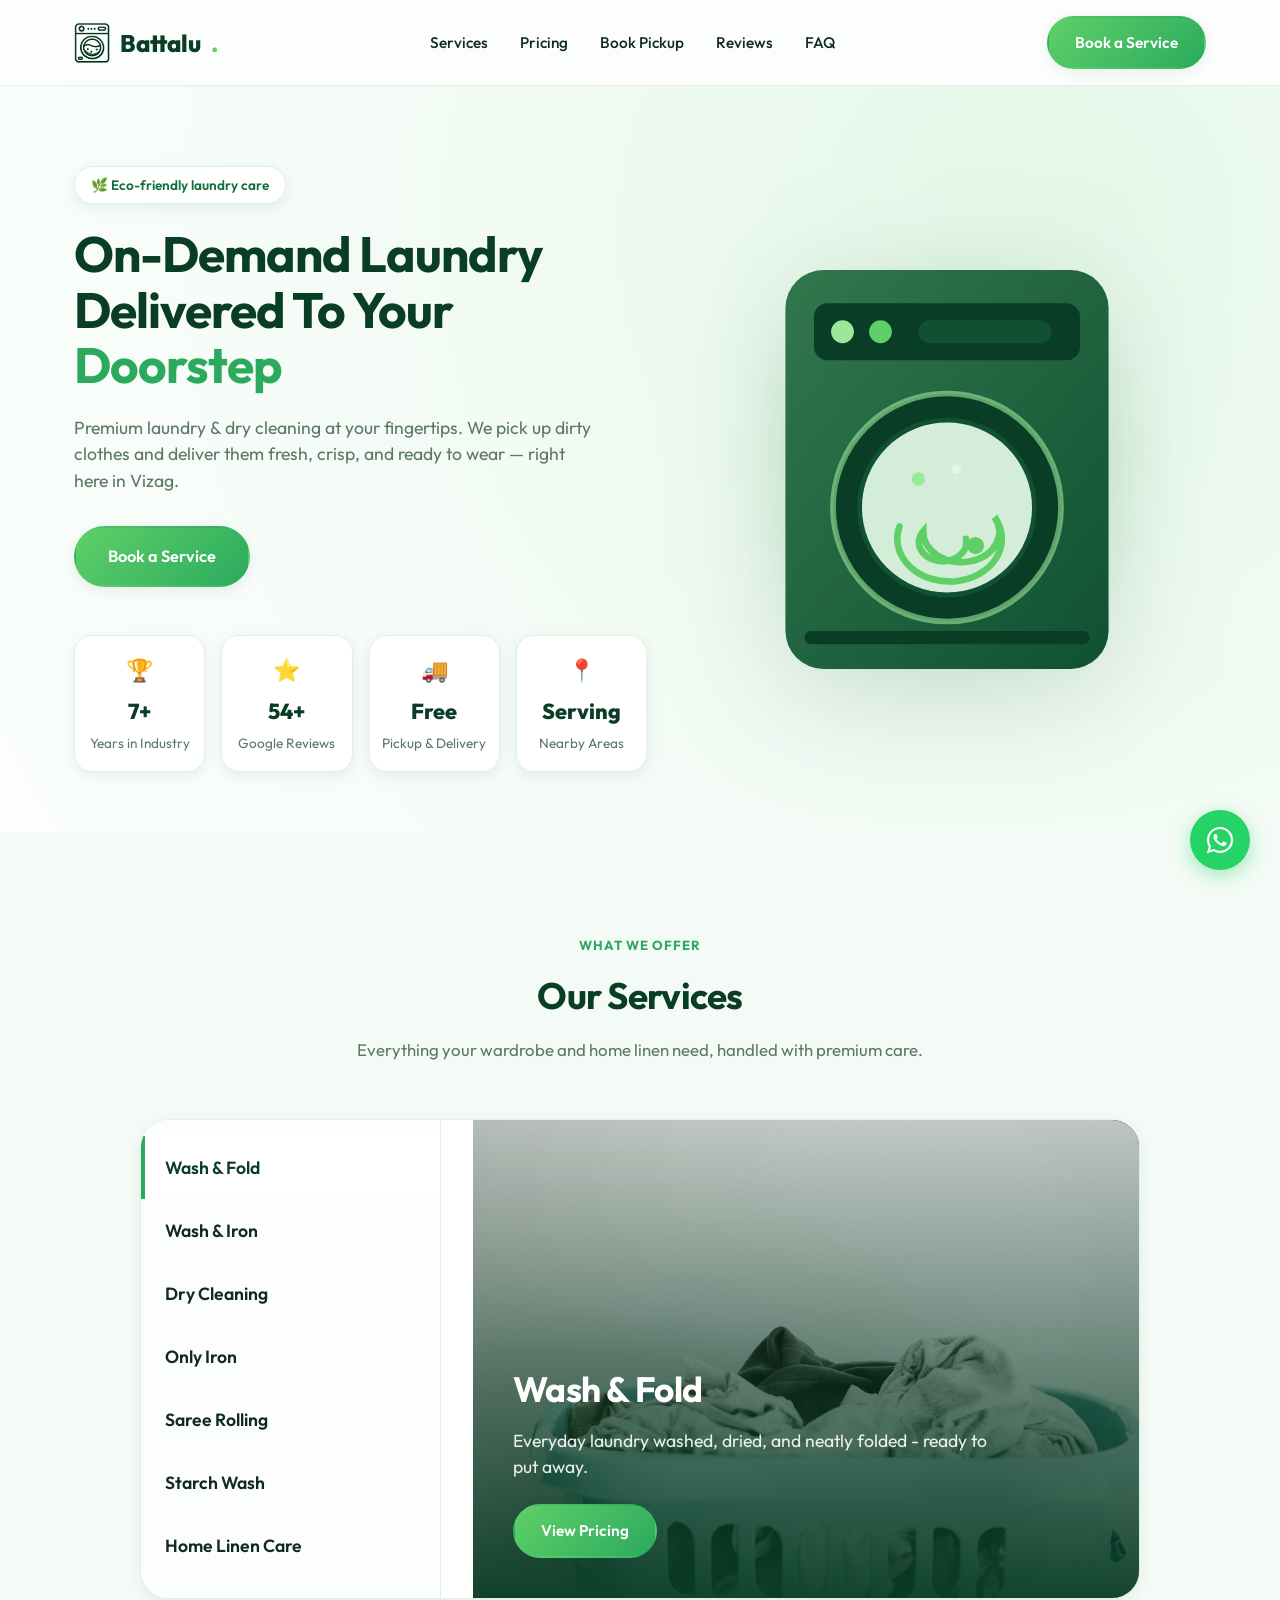
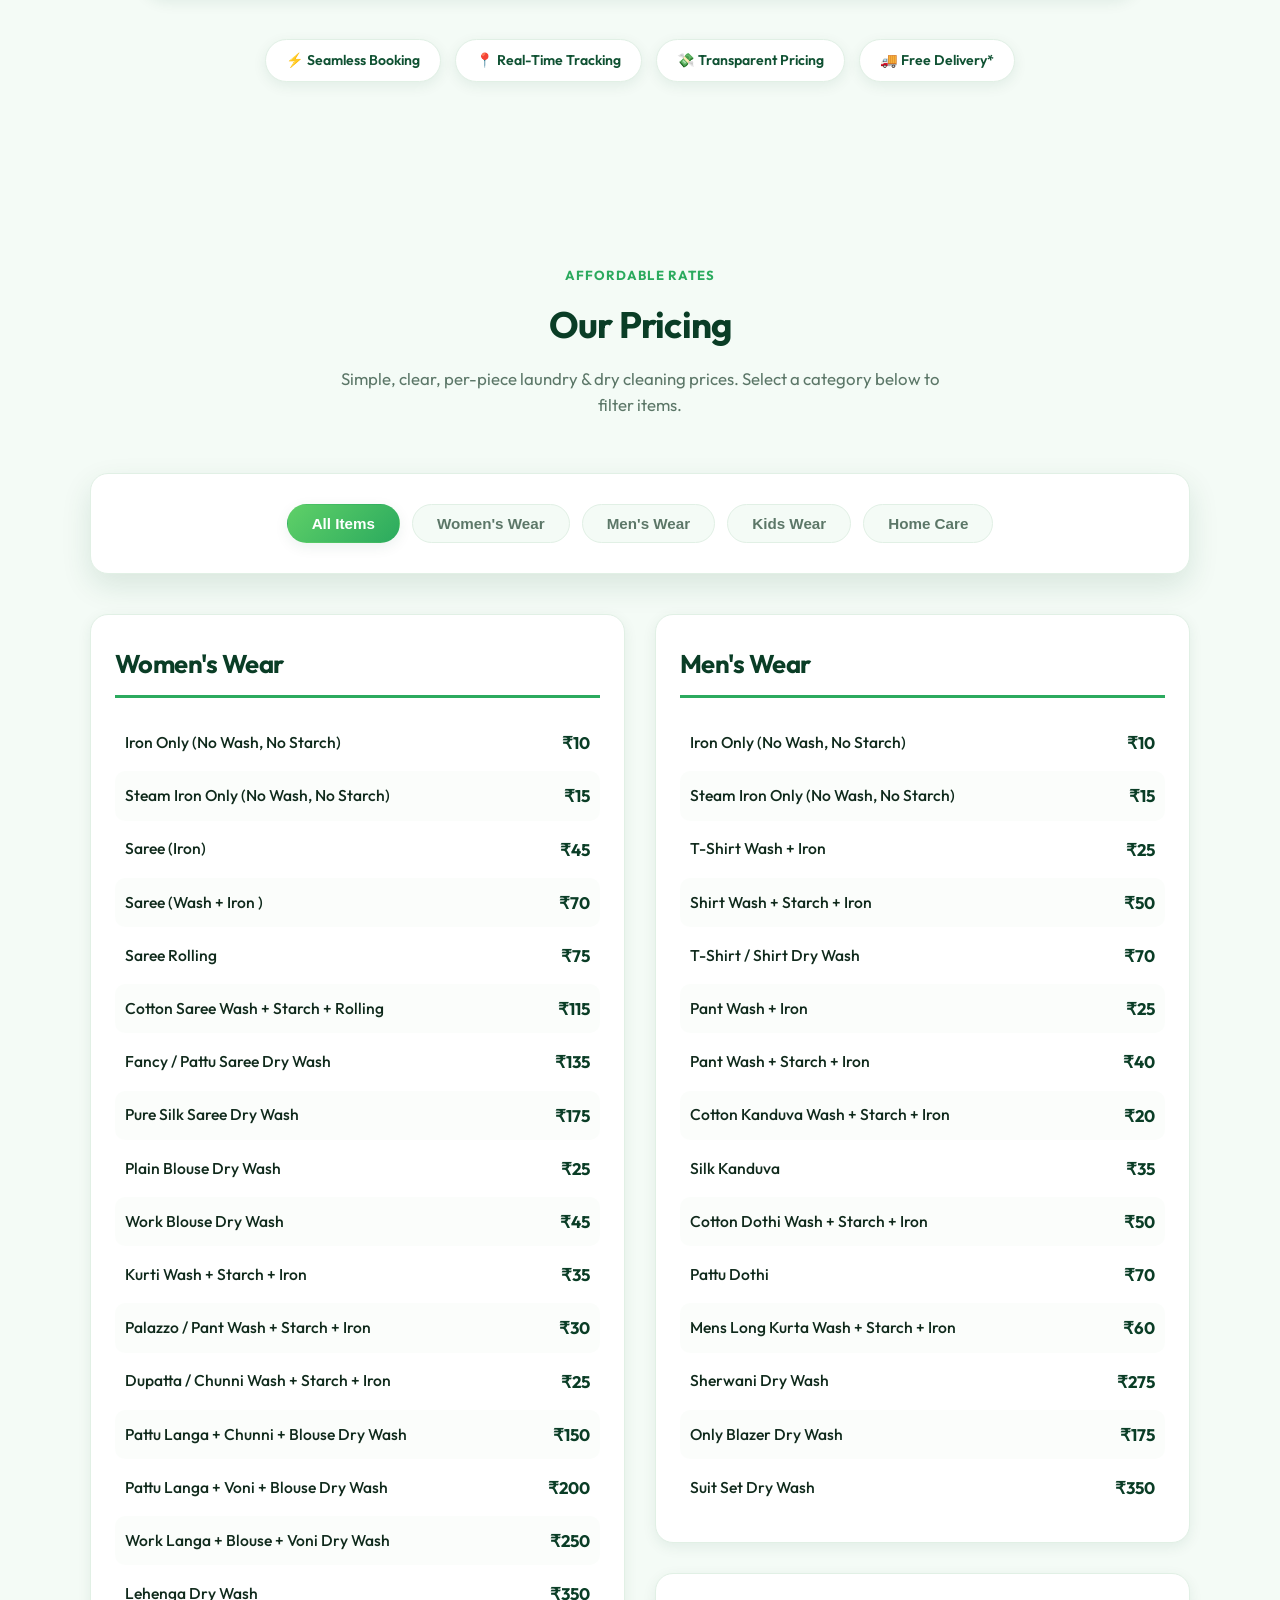
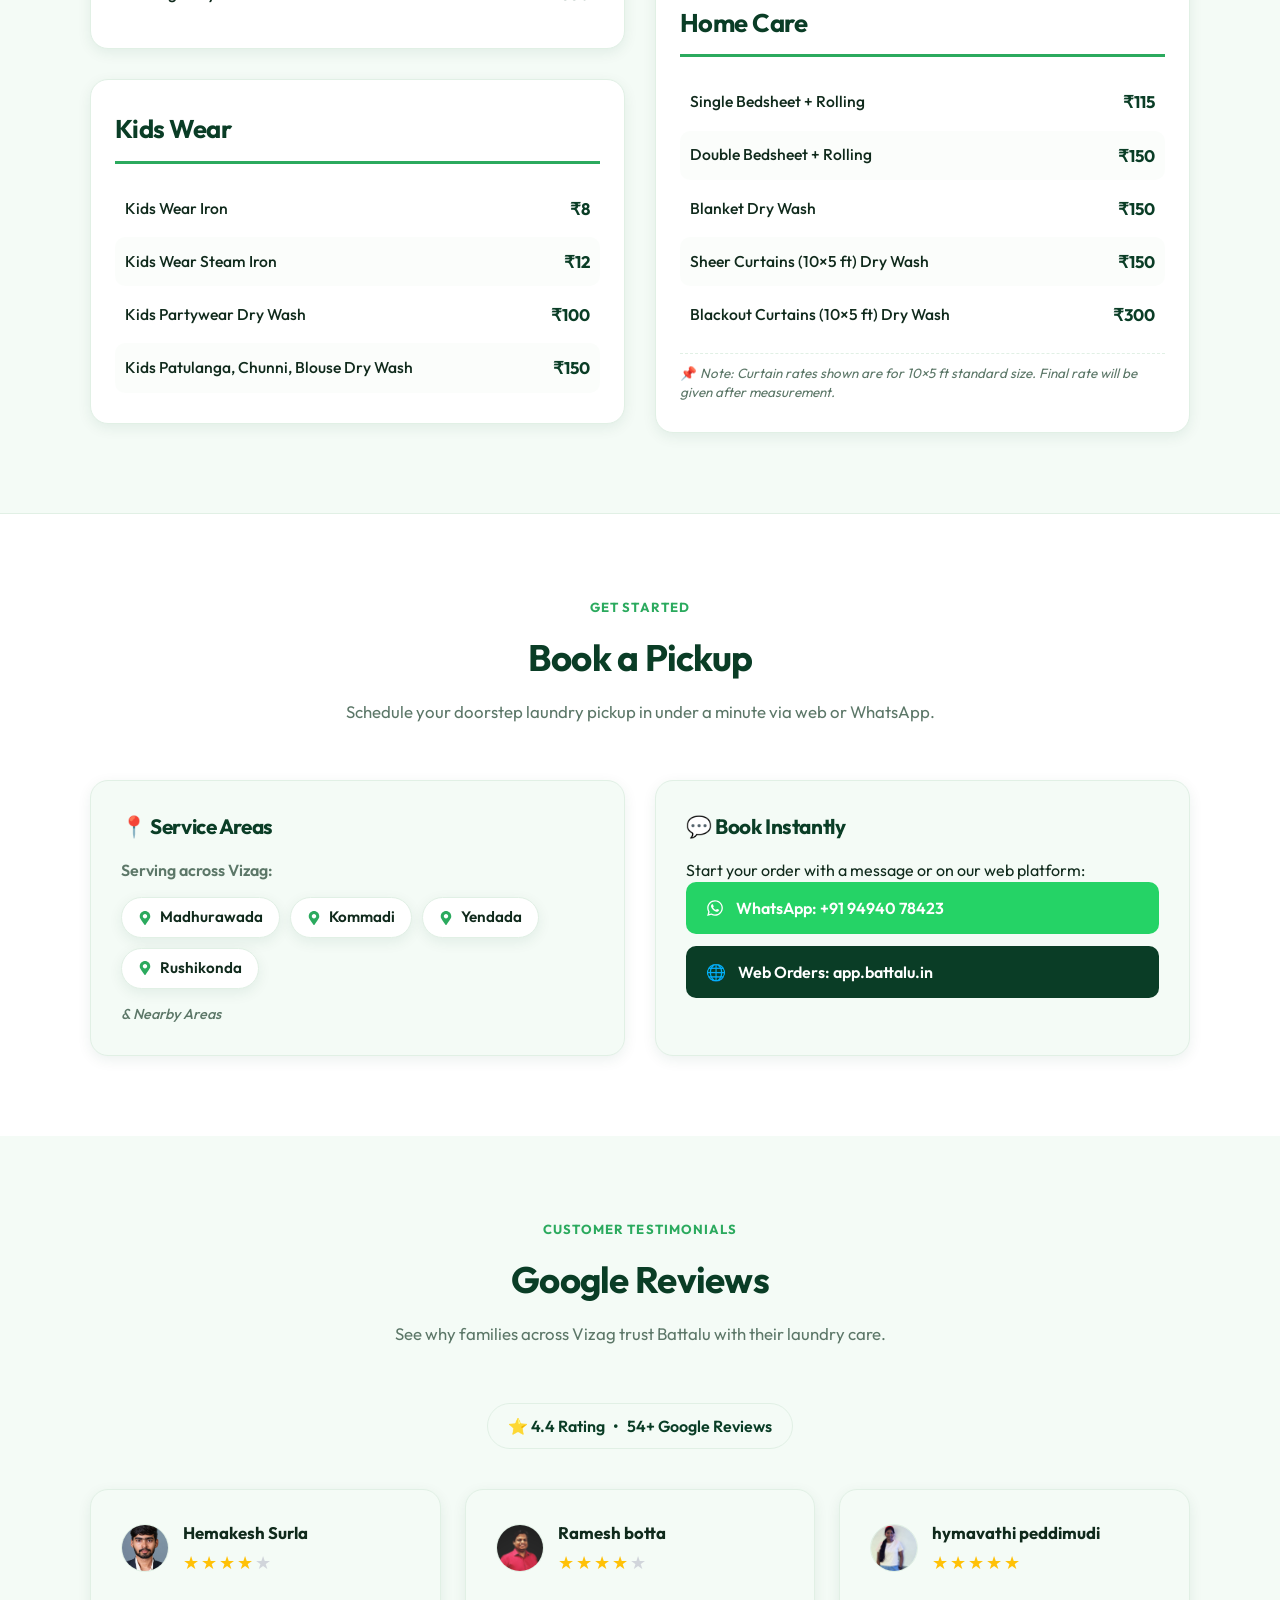
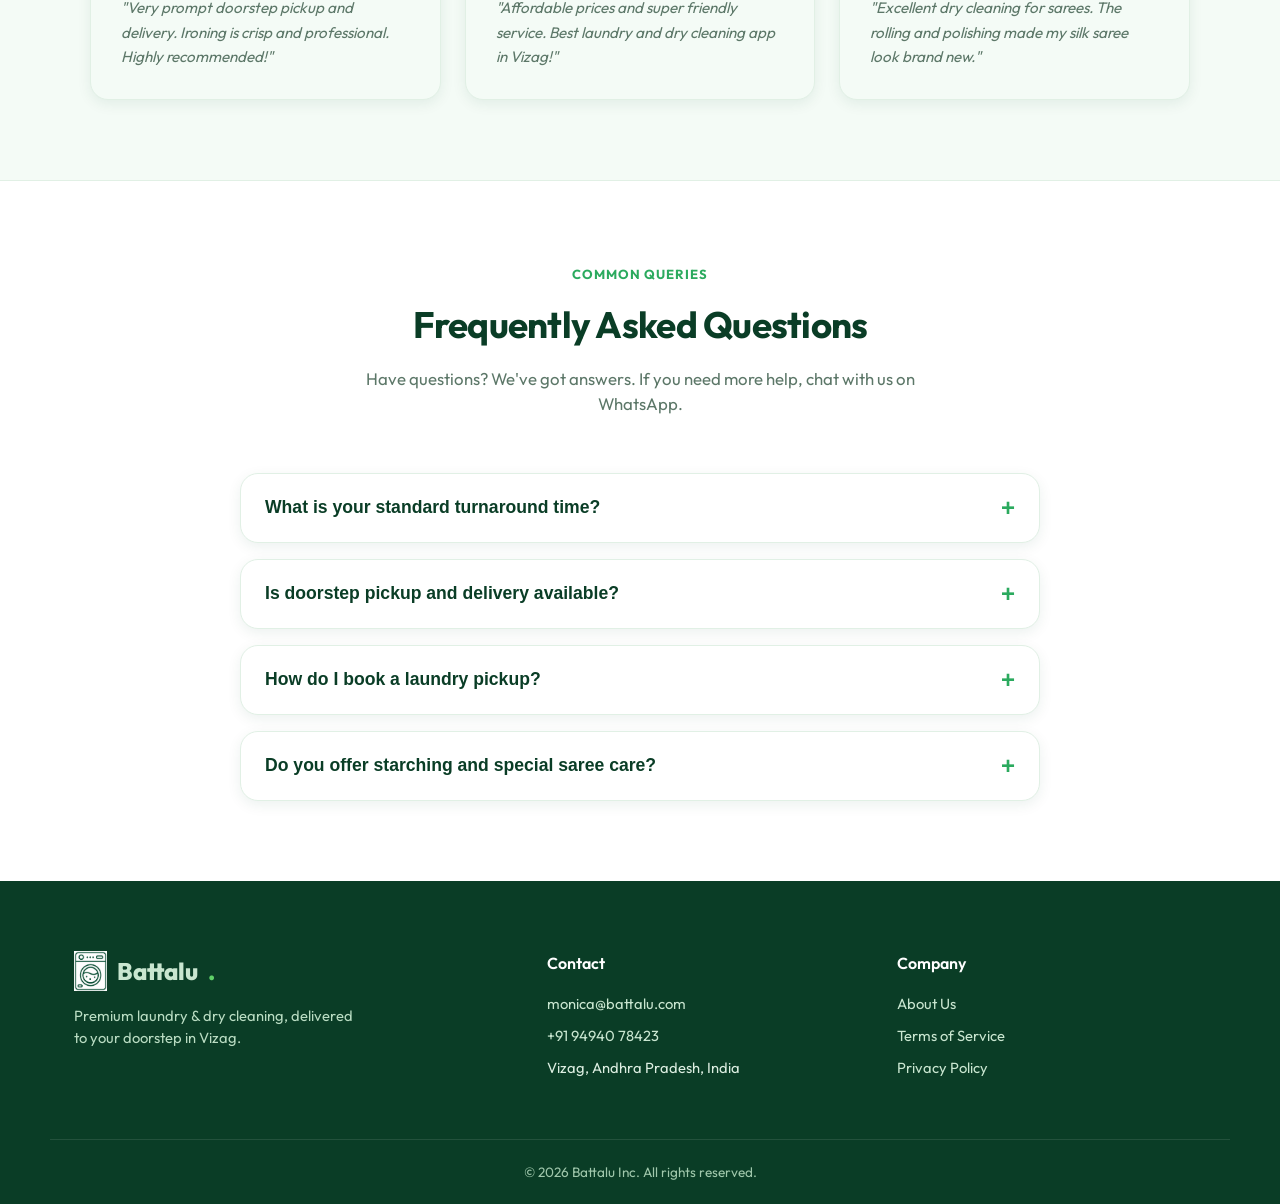
==== commit ca728137: "added curtain prices and disclaimer for it" ====
--- a/index.html
+++ b/index.html
@@ -277,6 +277,9 @@
             <div class="pricing-items-list">
               <!-- Items are auto-generated from prices.js -->
             </div>
+            <div class="pricing-card-footnote" style="margin-top: 14px; padding-top: 10px; border-top: 1px dashed var(--border-soft); font-size: 0.84rem; color: var(--text-muted); line-height: 1.4;">
+              📌 <em>Note: Curtain rates shown are for 10×5 ft standard size. Final rate will be given after measurement.</em>
+            </div>
           </div>
         </div>
       </div>
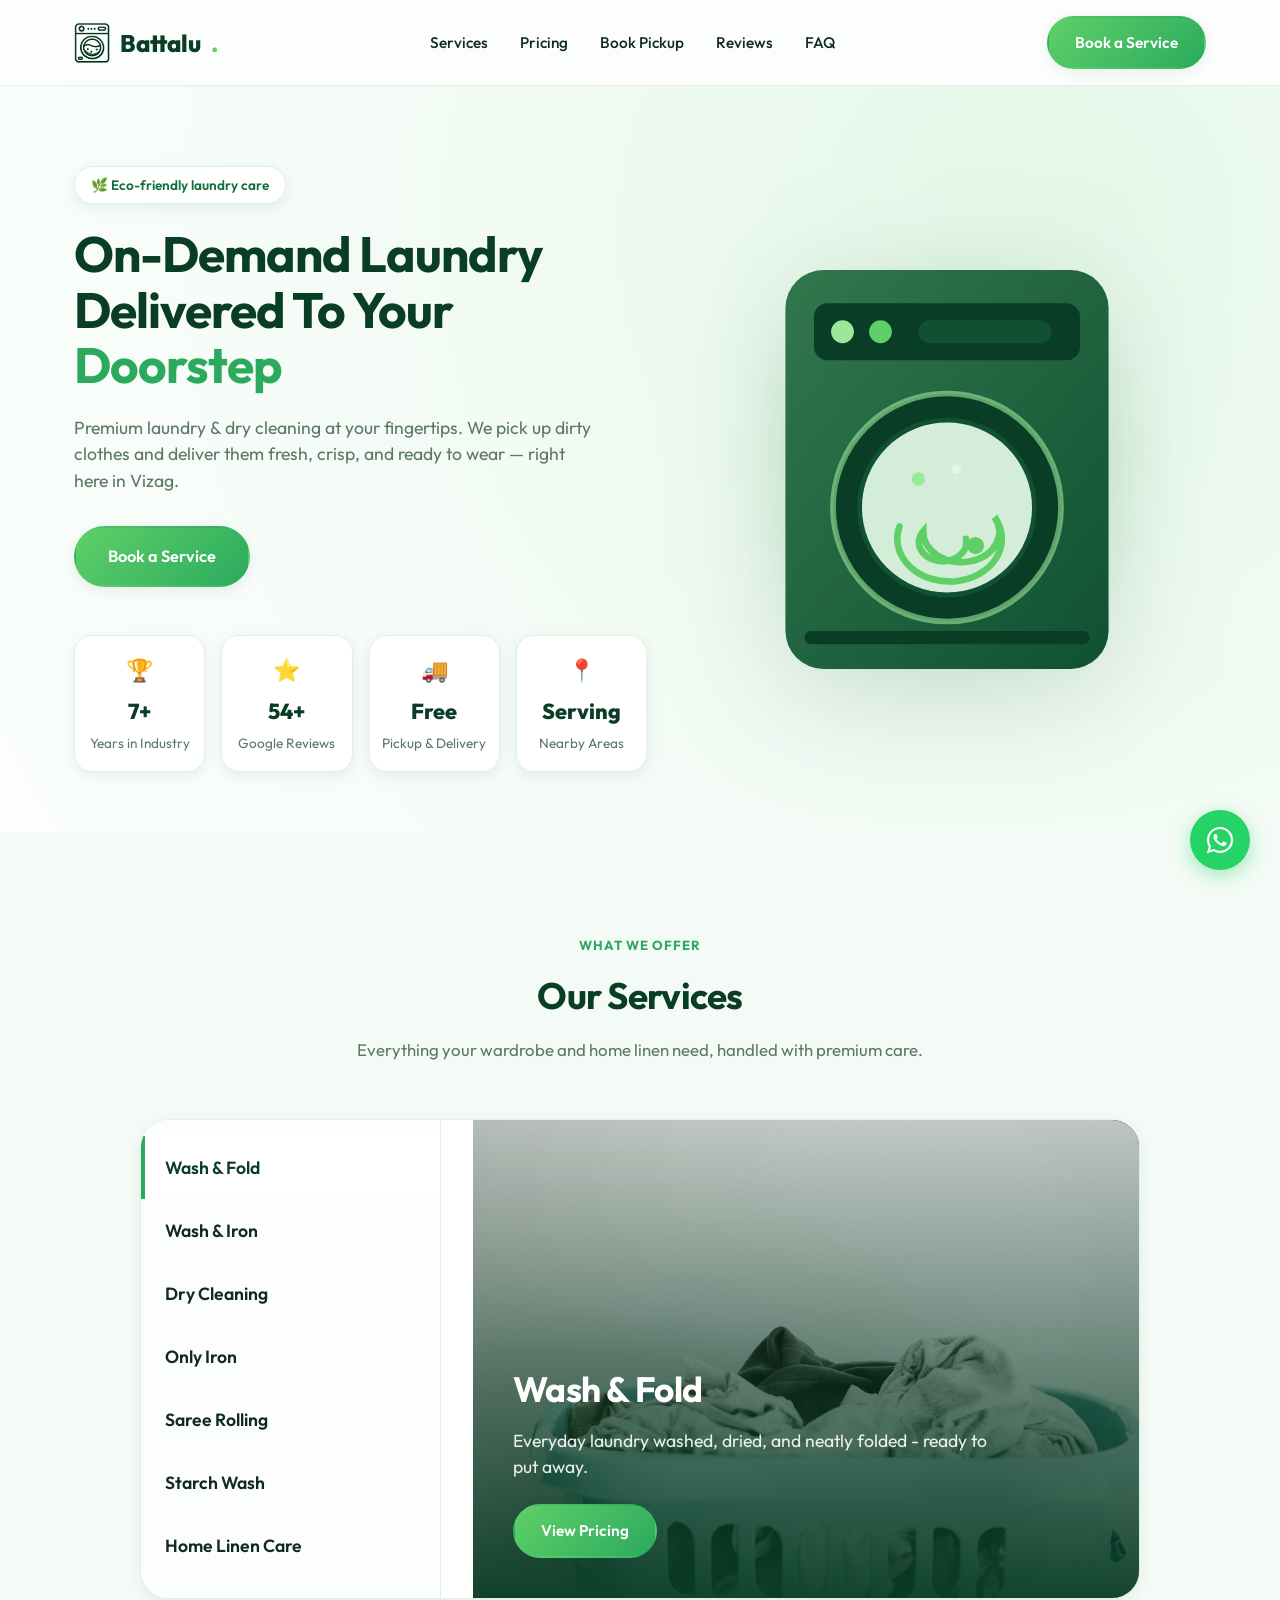
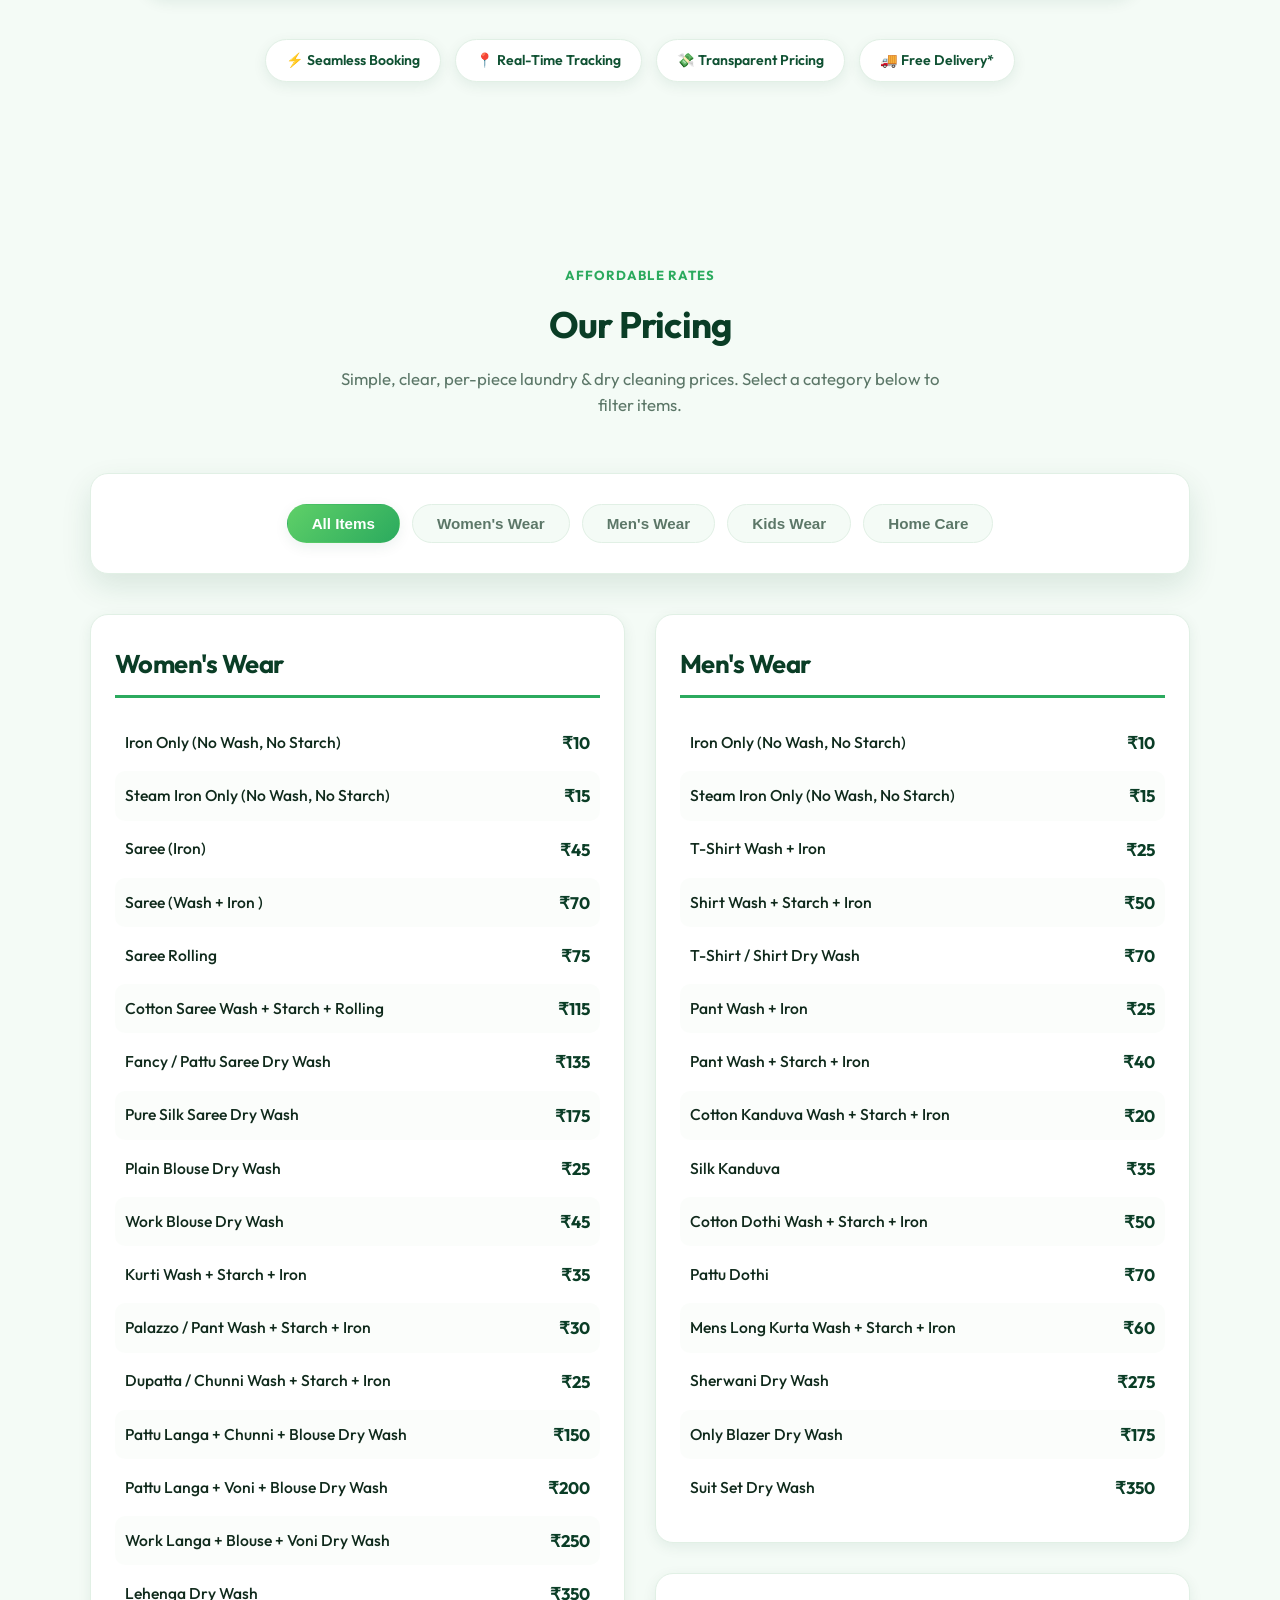
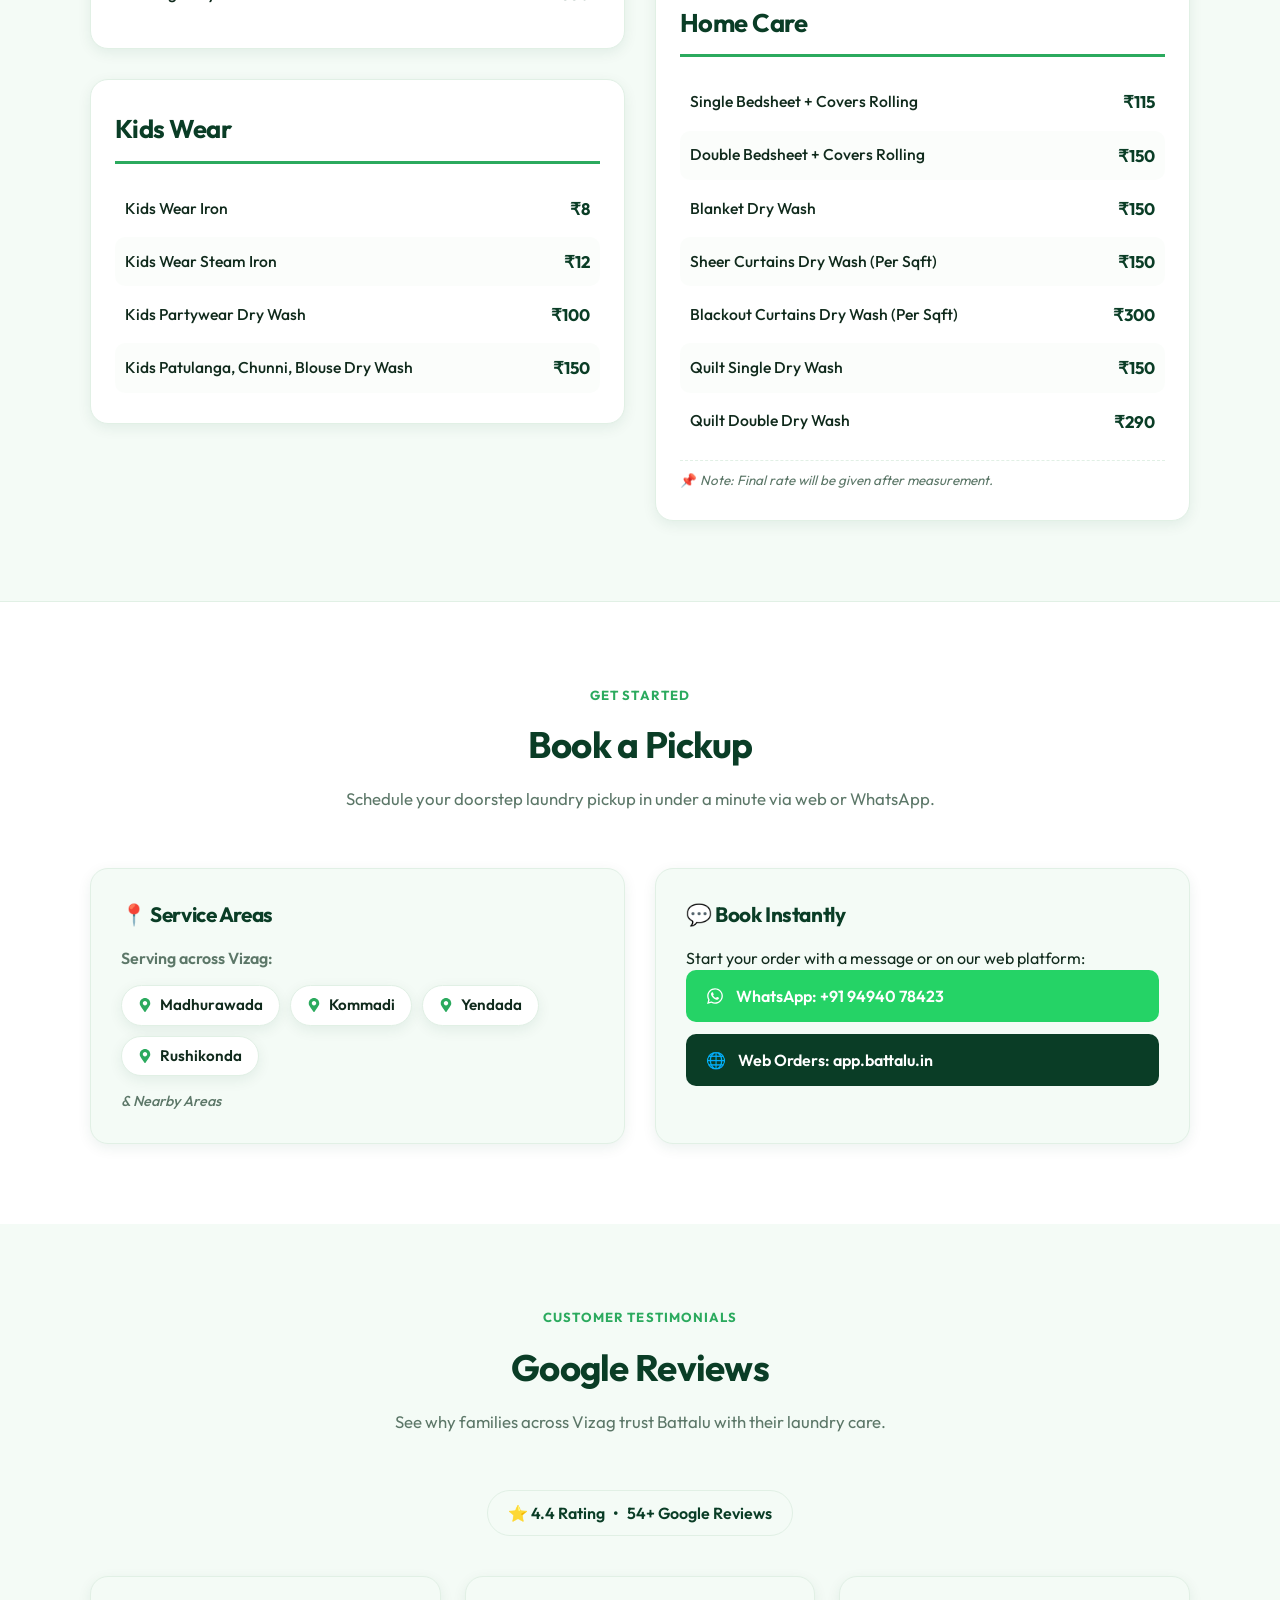
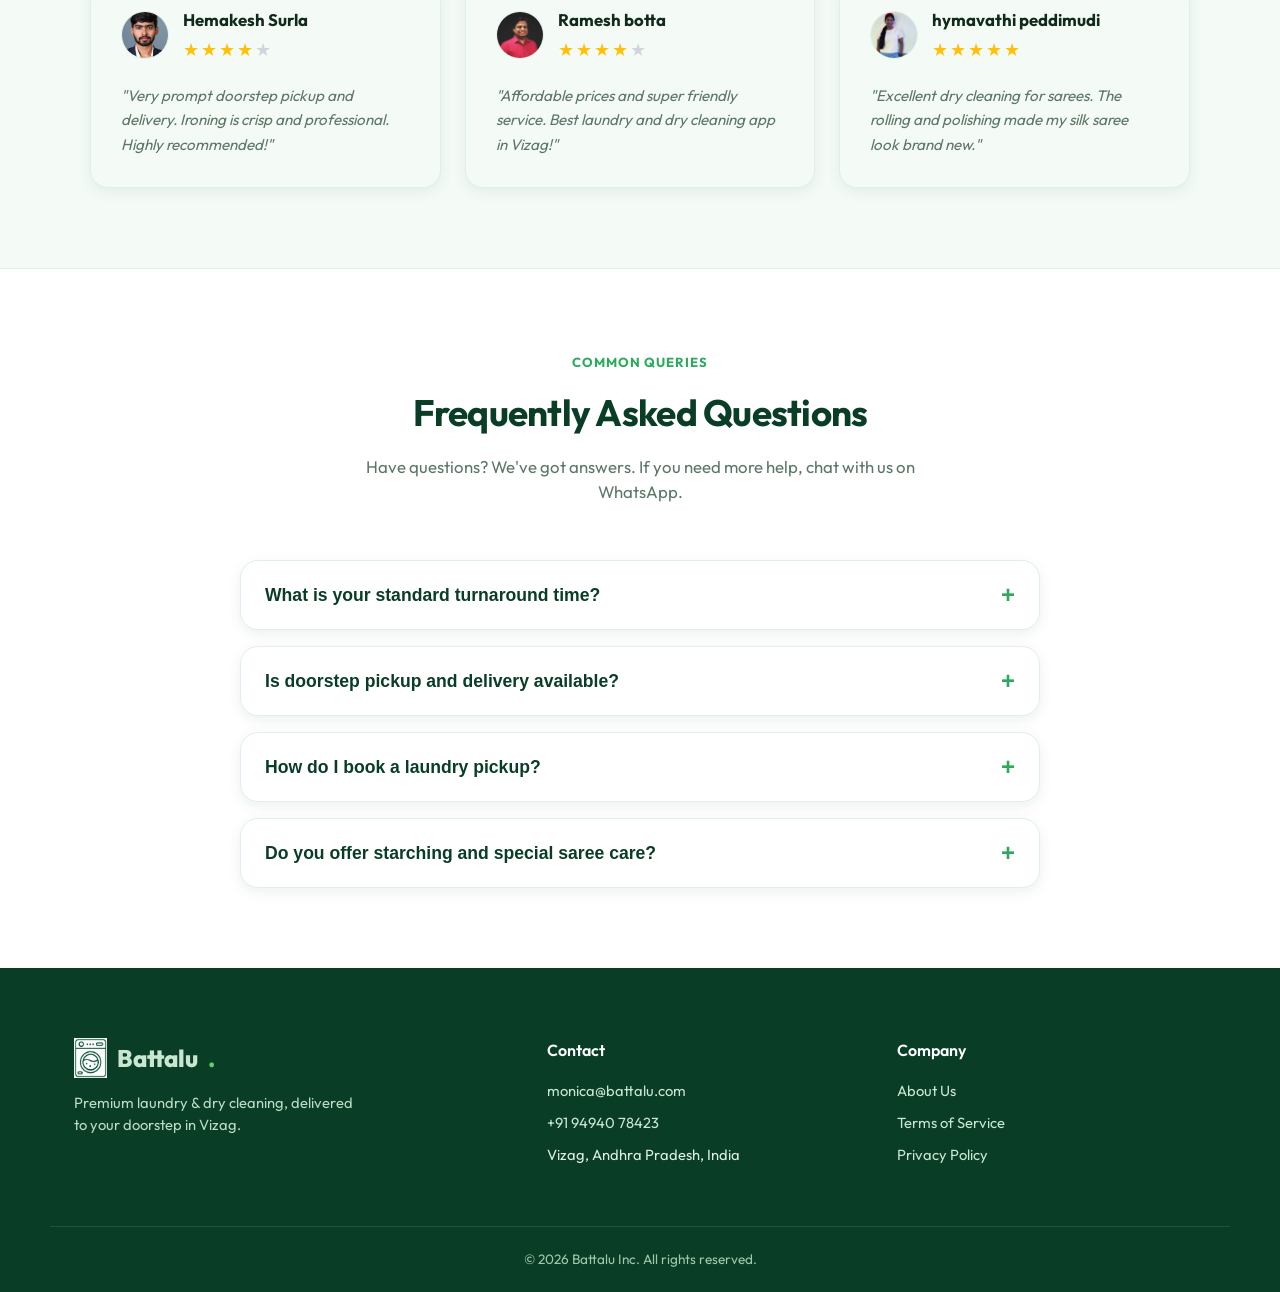
==== commit 3c82a00f: "pricing for quilt and bedsheet update" ====
--- a/index.html
+++ b/index.html
@@ -278,7 +278,7 @@
               <!-- Items are auto-generated from prices.js -->
             </div>
             <div class="pricing-card-footnote" style="margin-top: 14px; padding-top: 10px; border-top: 1px dashed var(--border-soft); font-size: 0.84rem; color: var(--text-muted); line-height: 1.4;">
-              📌 <em>Note: Curtain rates shown are for 10×5 ft standard size. Final rate will be given after measurement.</em>
+              📌 <em>Note: Final rate will be given after measurement.</em>
             </div>
           </div>
         </div>
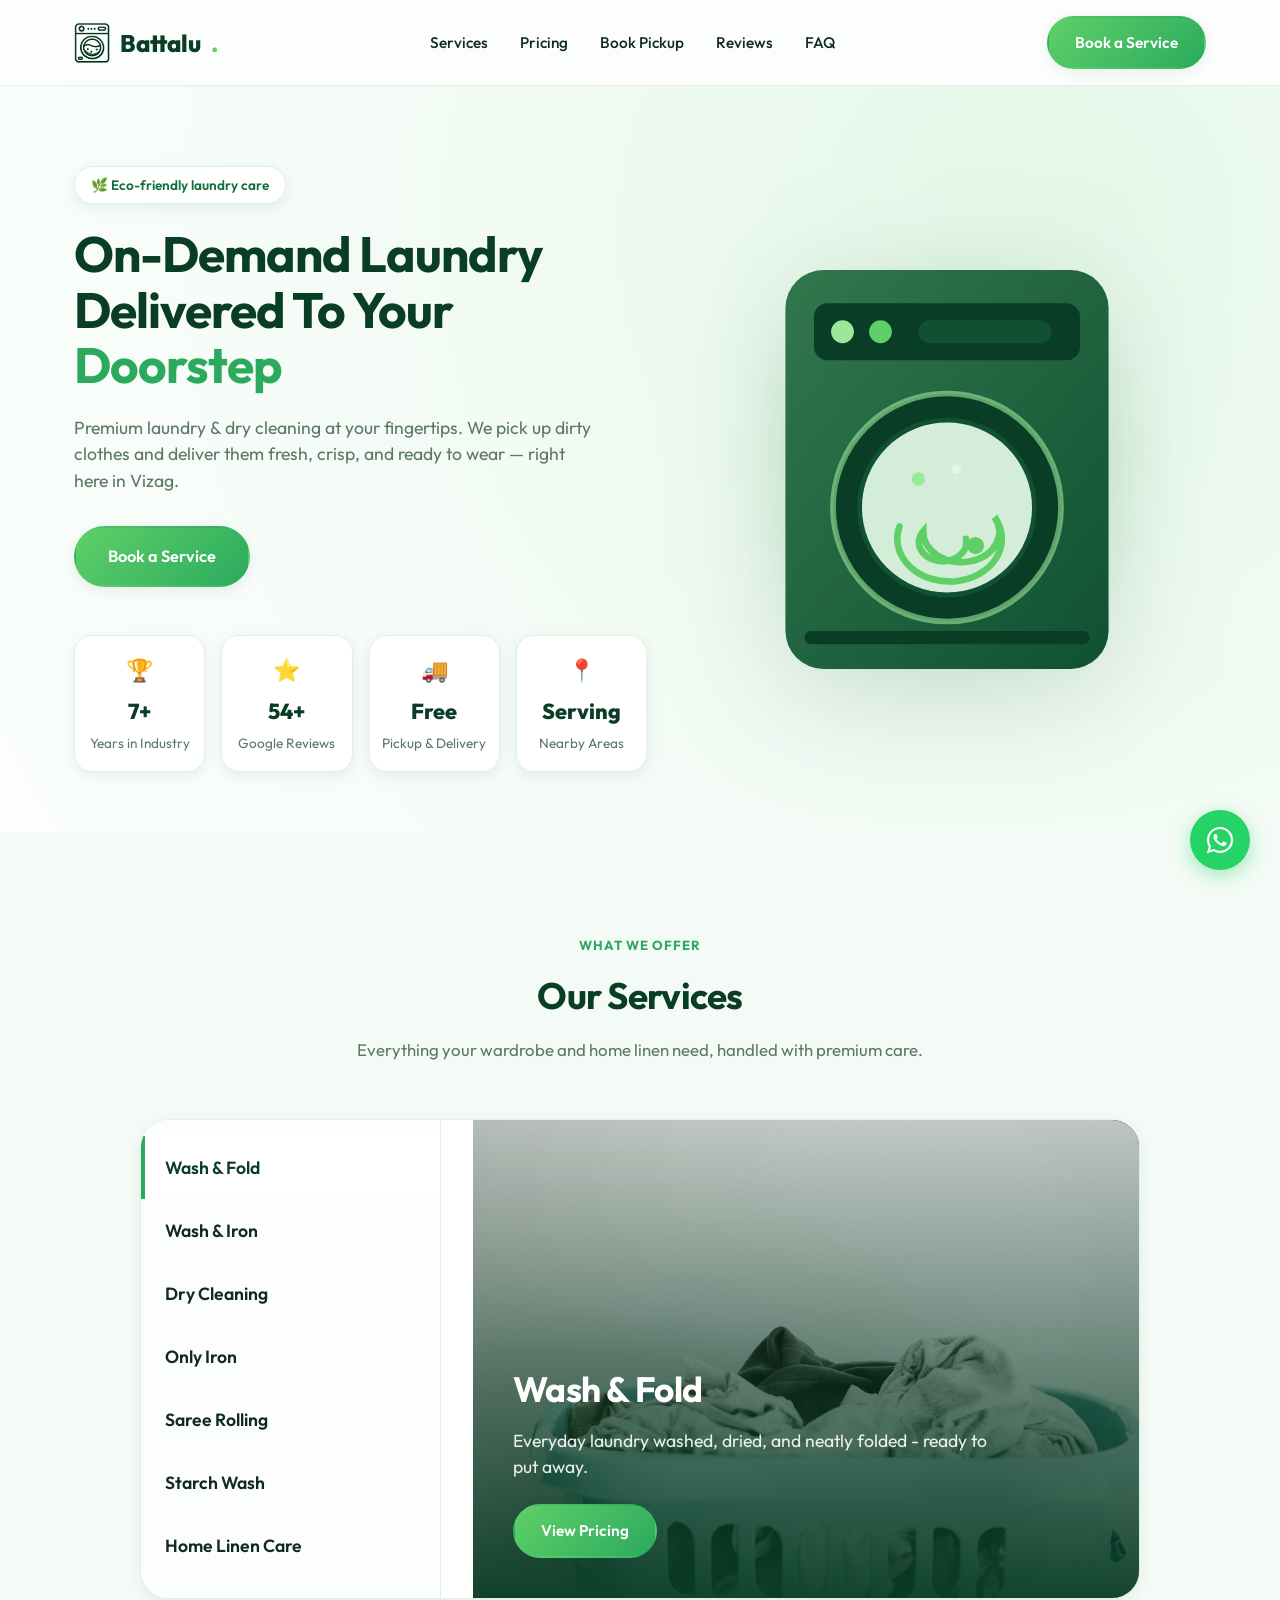
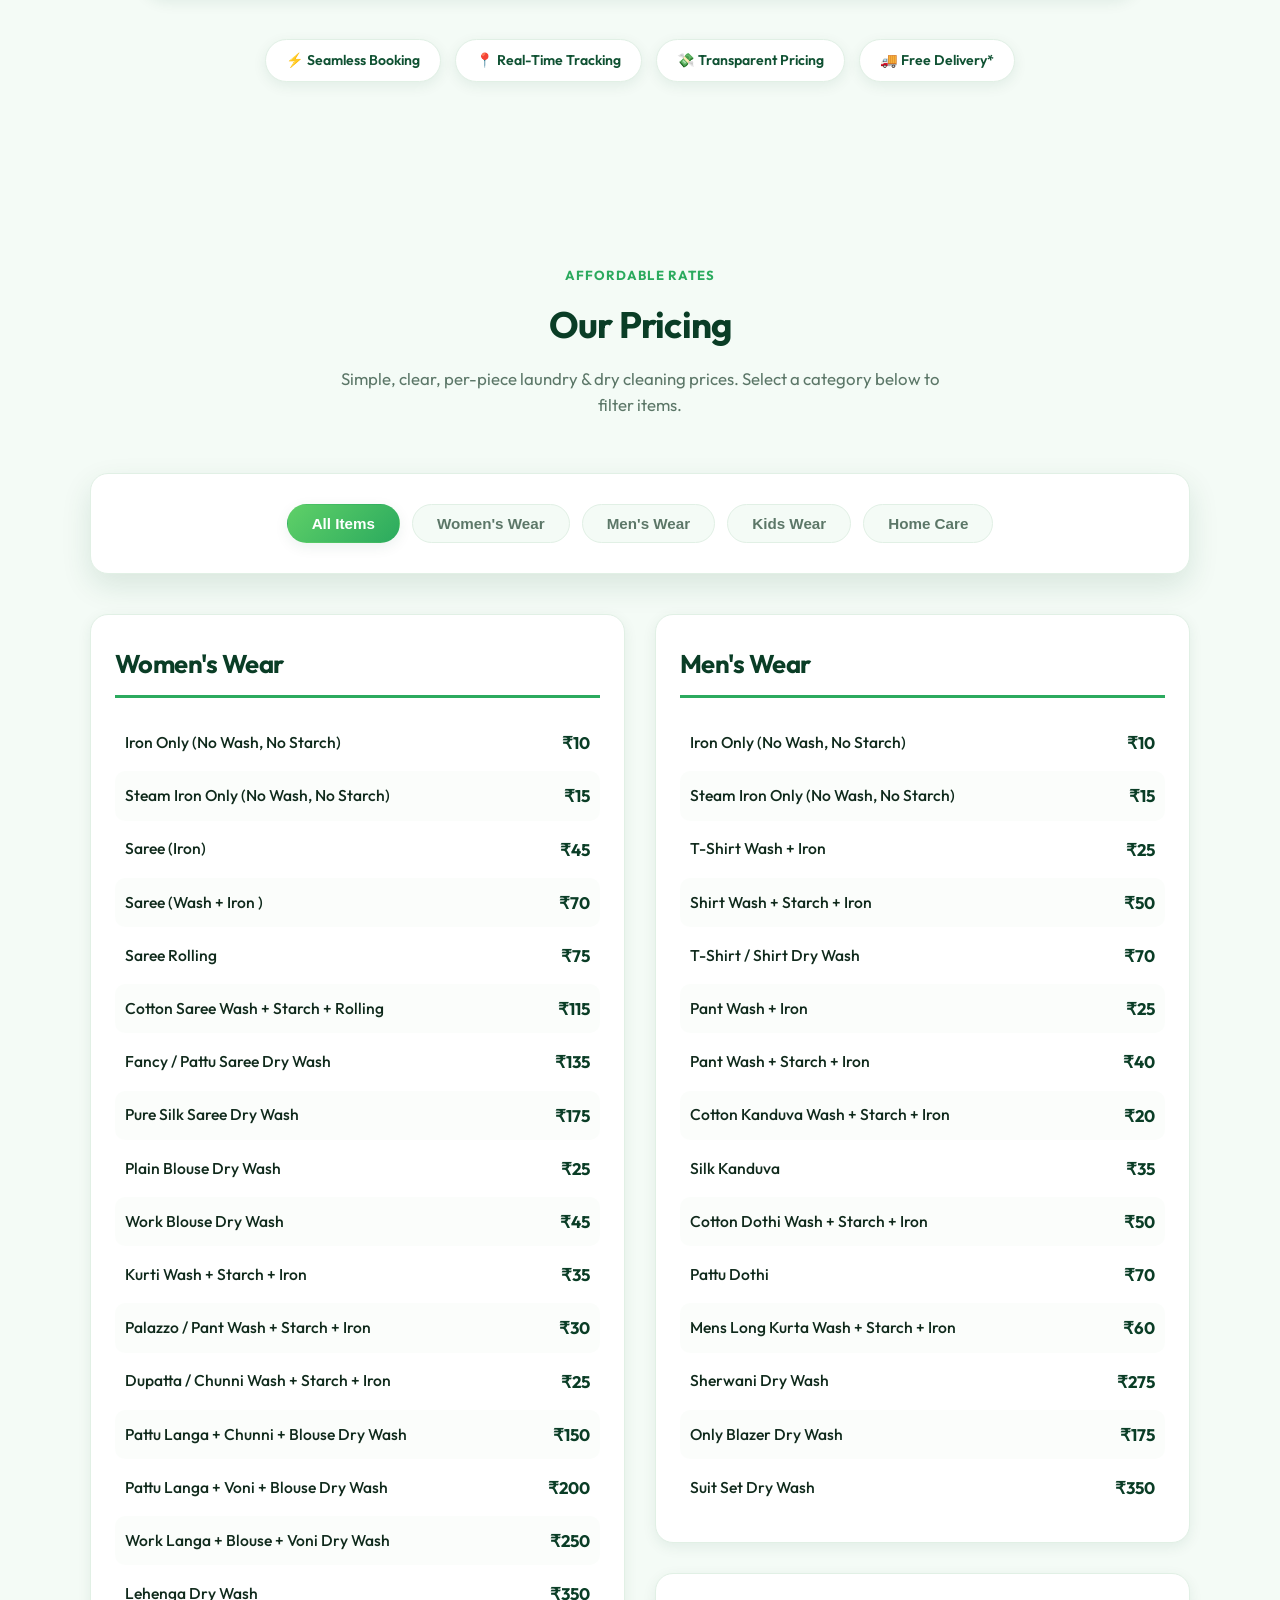
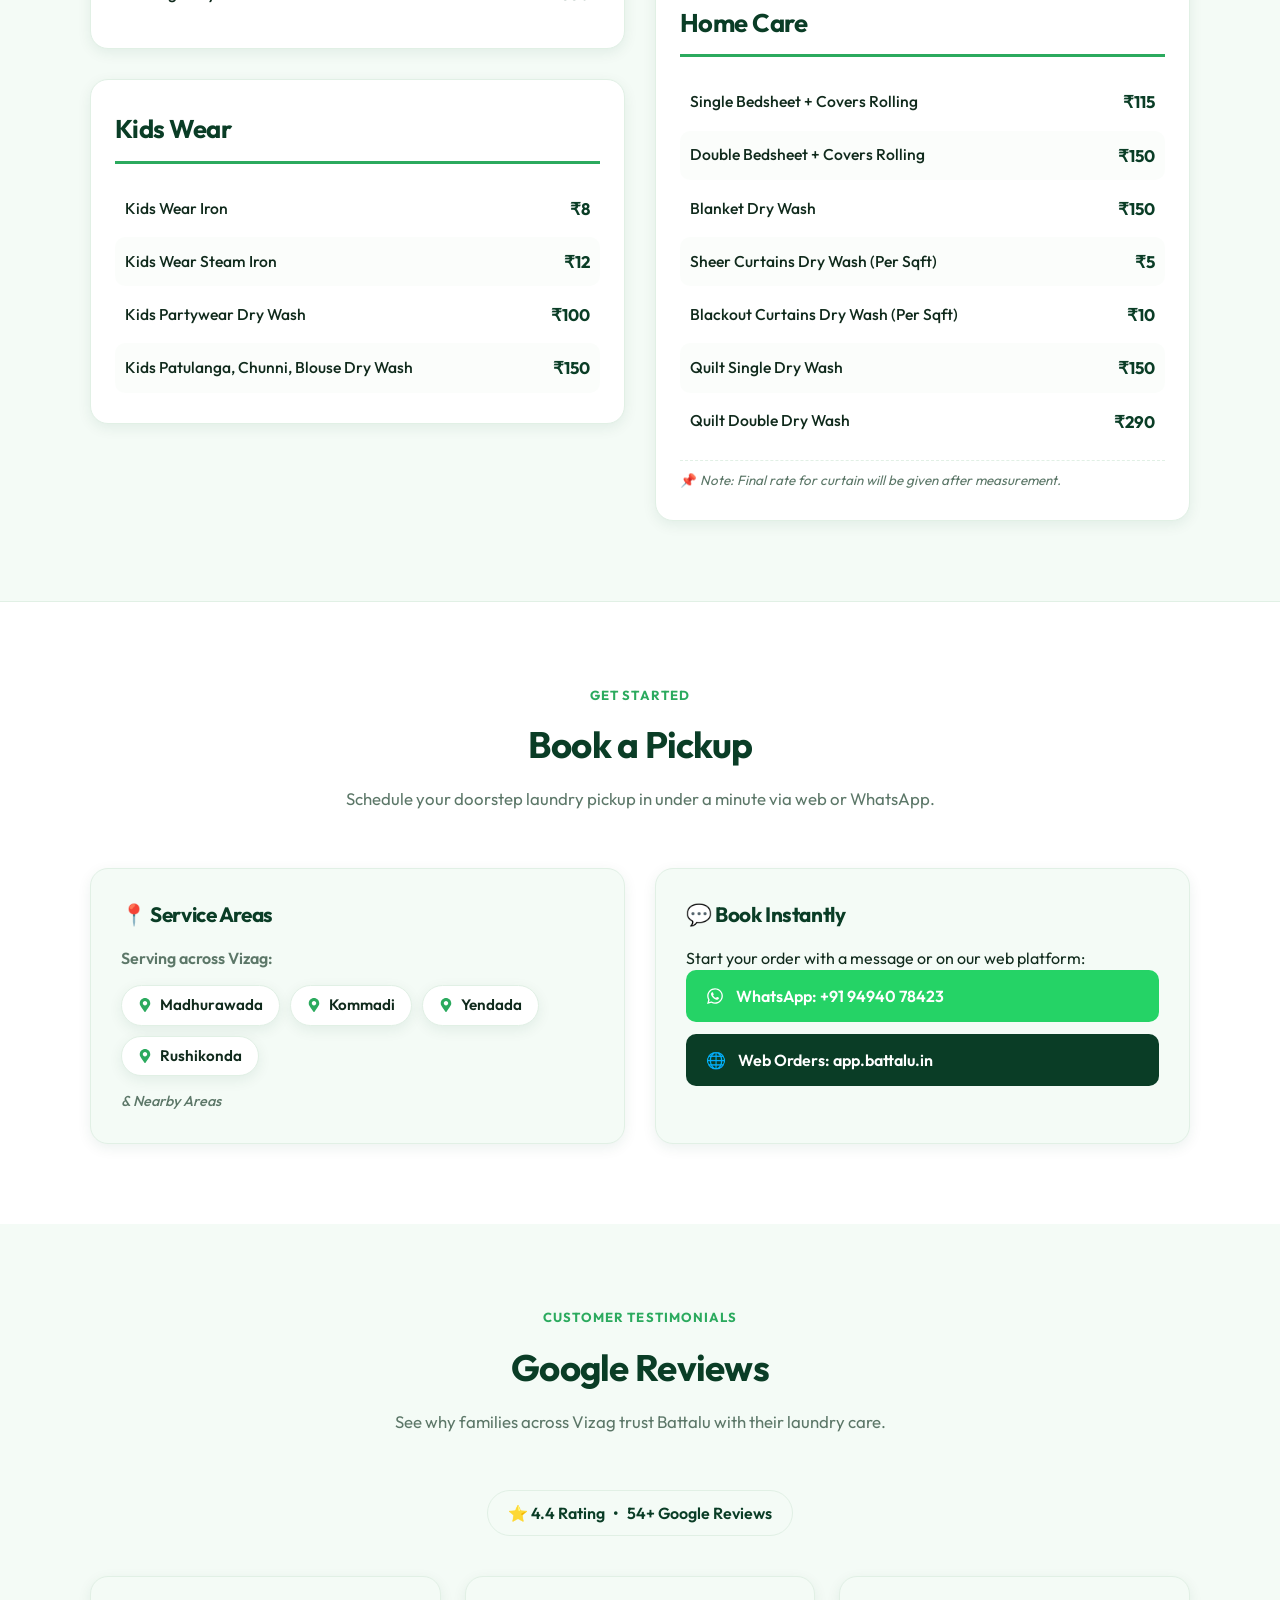
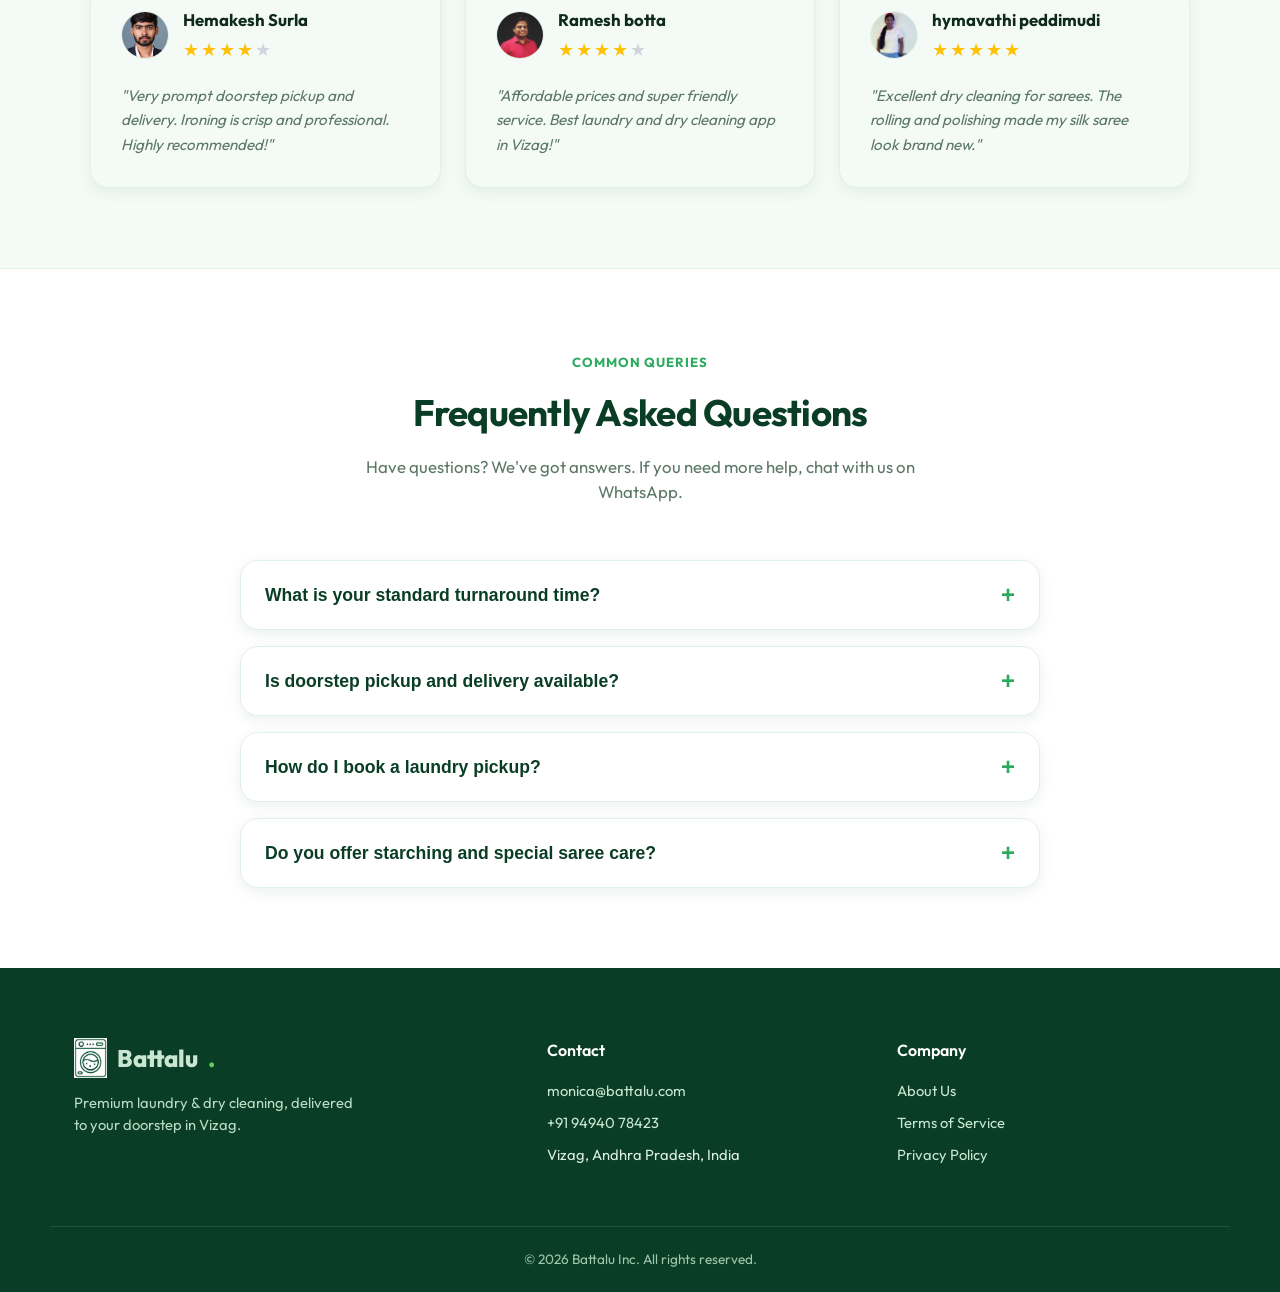
==== commit e4558312: "Update index.html" ====
--- a/index.html
+++ b/index.html
@@ -278,7 +278,7 @@
               <!-- Items are auto-generated from prices.js -->
             </div>
             <div class="pricing-card-footnote" style="margin-top: 14px; padding-top: 10px; border-top: 1px dashed var(--border-soft); font-size: 0.84rem; color: var(--text-muted); line-height: 1.4;">
-              📌 <em>Note: Final rate will be given after measurement.</em>
+              📌 <em>Note: Final rate for curtain will be given after measurement.</em>
             </div>
           </div>
         </div>
